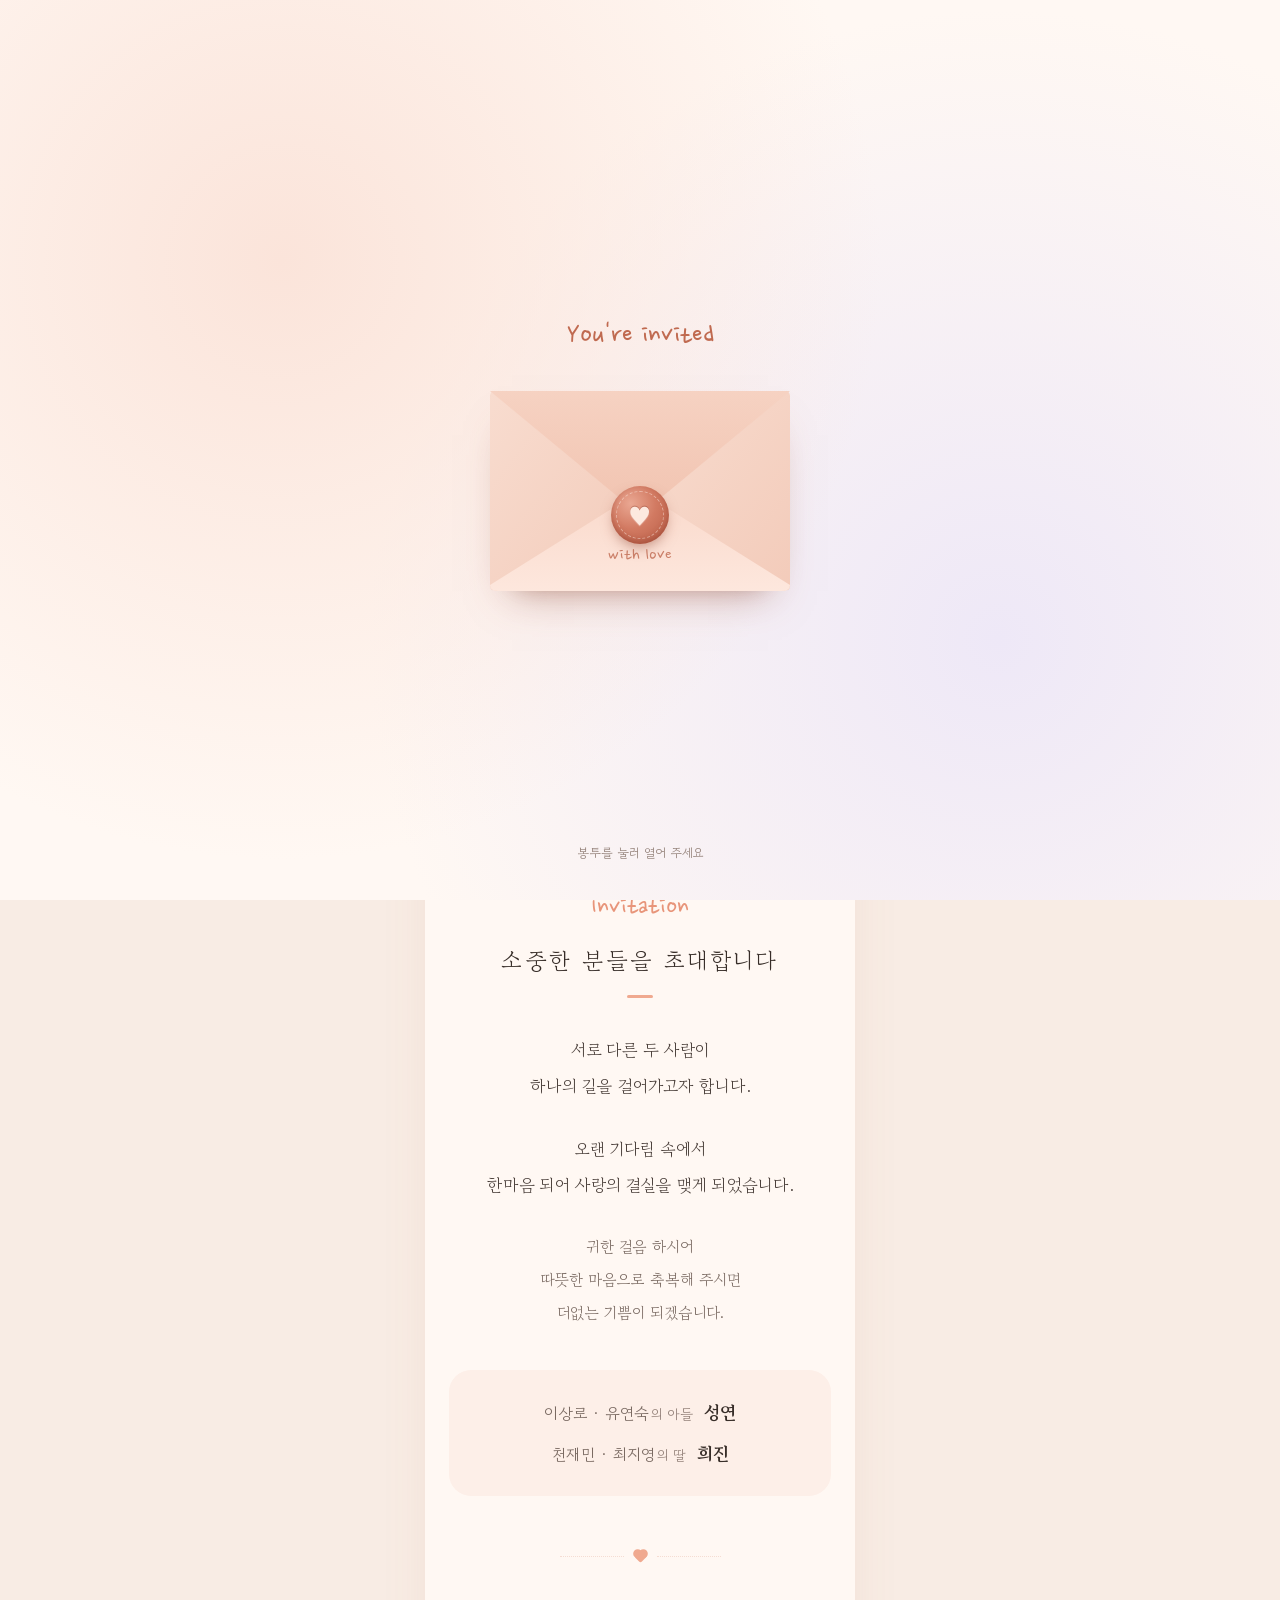
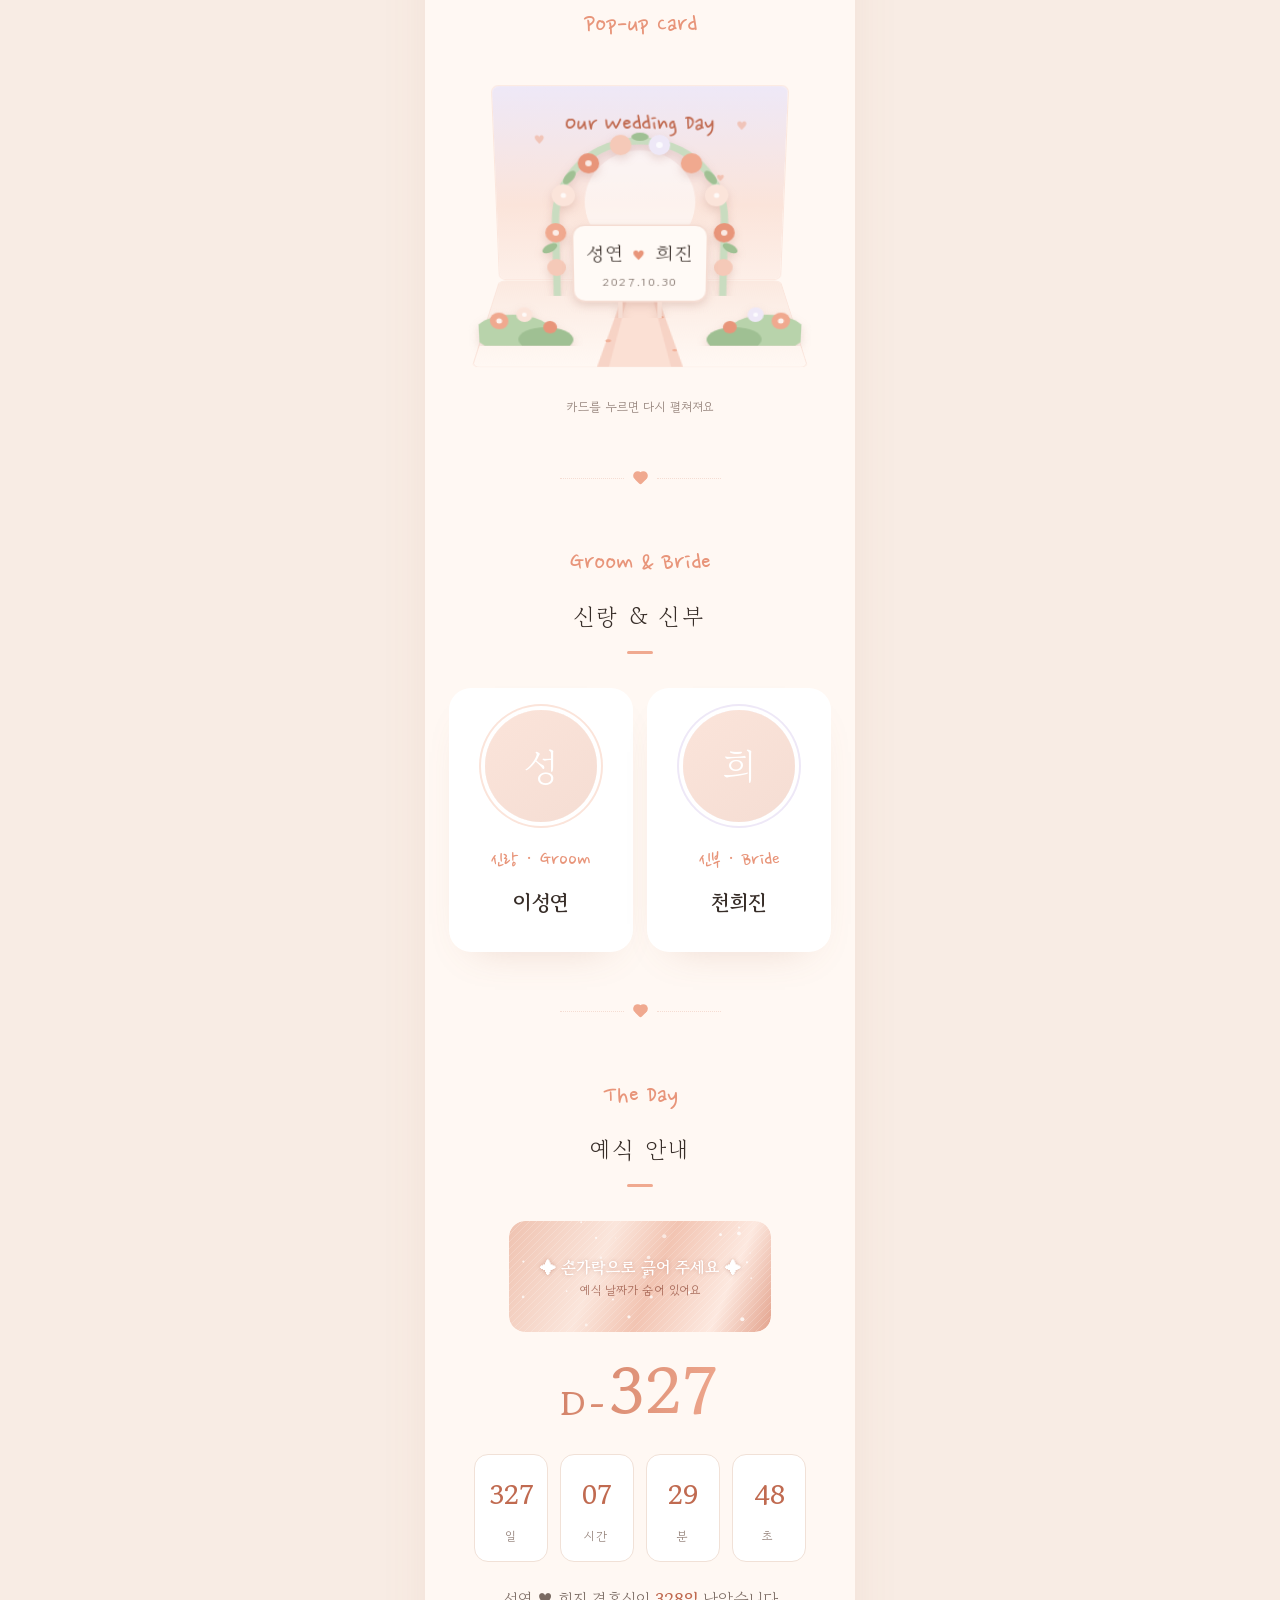
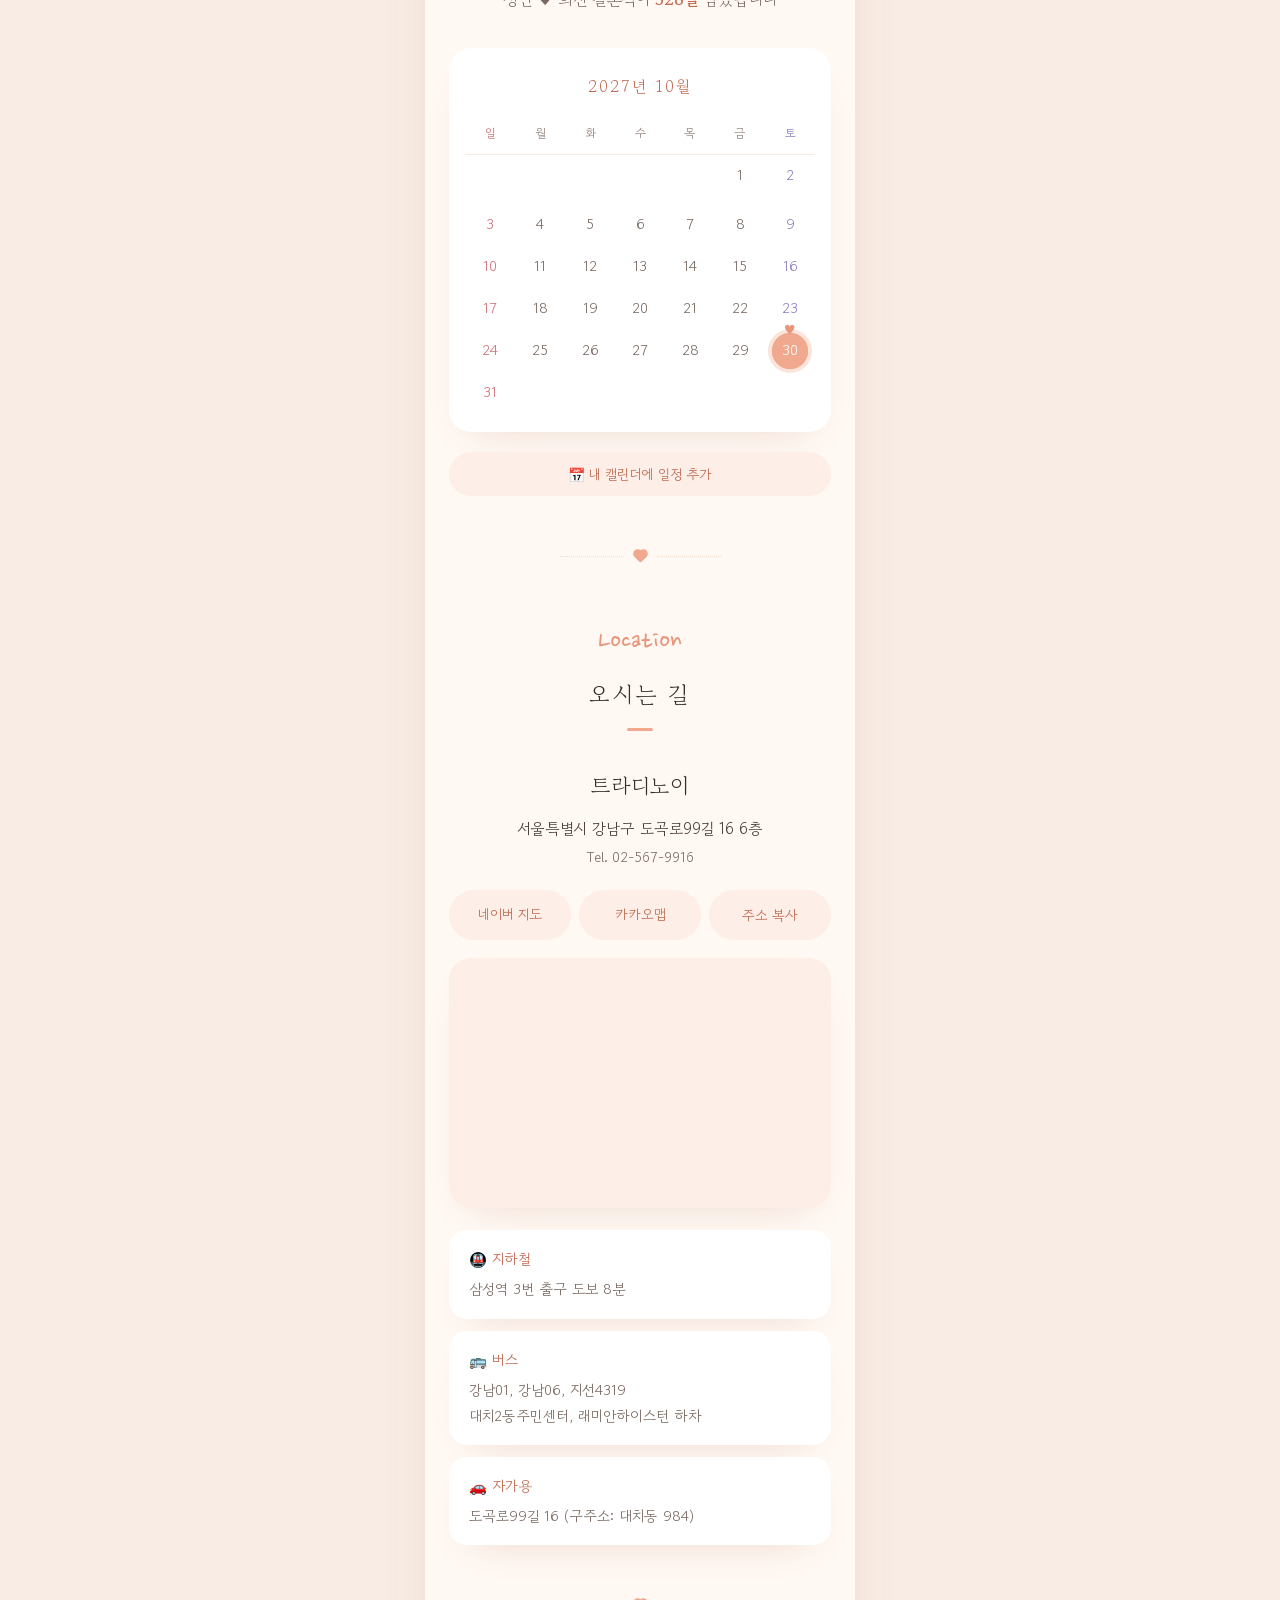
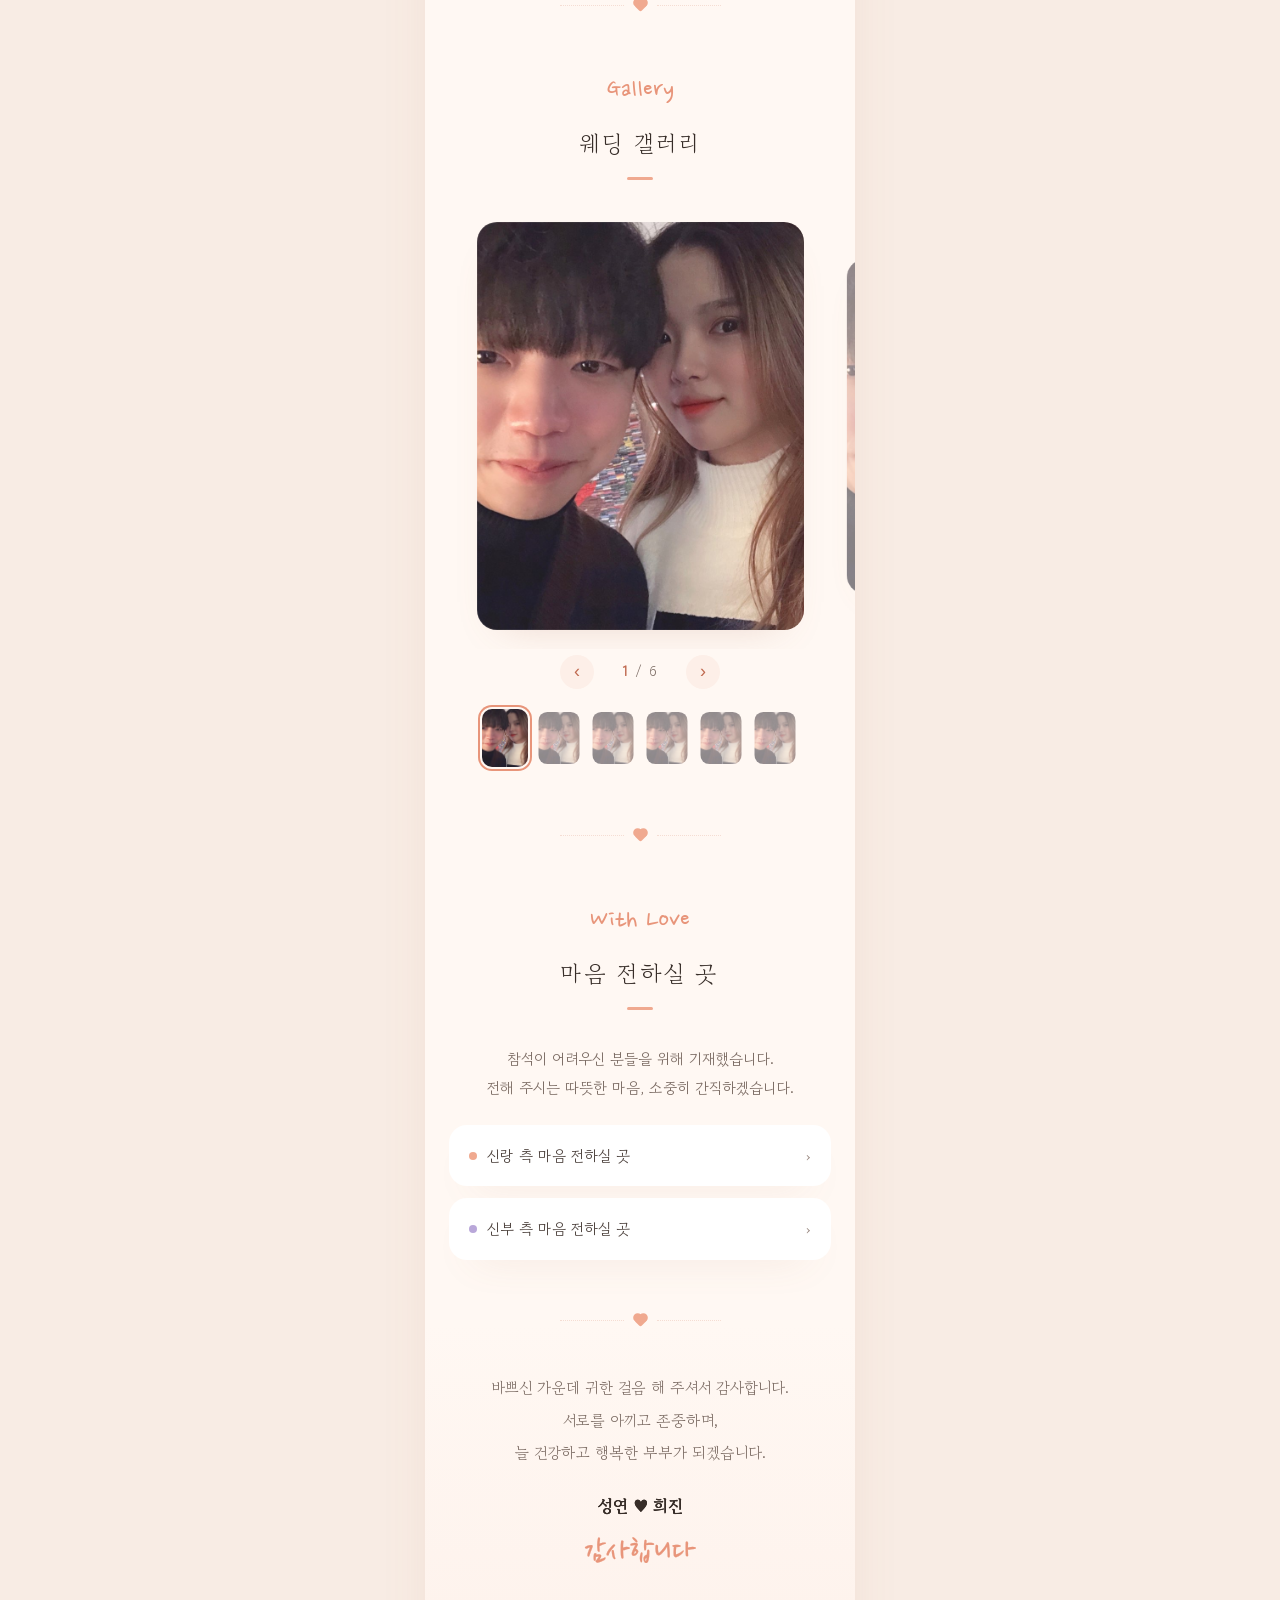
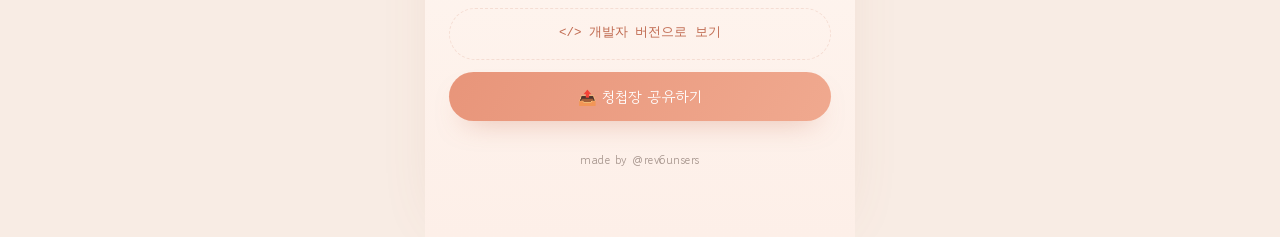
==== index.html @ c5103096 "봉투 도장을 하트로" ====
<!DOCTYPE html>
<html lang="ko">
<head>
  <meta charset="UTF-8" />
  <meta name="viewport" content="width=device-width, initial-scale=1.0, maximum-scale=1.0, user-scalable=no, viewport-fit=cover" />
  <meta name="theme-color" content="#fdefe8" />
  <!-- 검색엔진에 노출하지 않는다. 링크를 받은 사람만 본다. 카카오톡 미리보기에는 영향이 없다. -->
  <meta name="robots" content="noindex, nofollow" />

  <title>성연 ❤ 희진 결혼식에 초대합니다</title>
  <link rel="icon" type="image/svg+xml" href="assets/favicon.svg" />
  <link rel="icon" type="image/png" sizes="32x32" href="assets/favicon-32.png" />
  <link rel="apple-touch-icon" href="assets/apple-touch-icon.png" />
  <meta name="description" content="2027년 10월 30일 토요일 오후 5시 트라디노이 . 성연 ♥ 희진 결혼식에 초대합니다." />

  <!-- 카카오톡/SNS 공유 미리보기 (Open Graph)
       주의: og:image는 반드시 절대 URL이어야 카카오톡이 썸네일을 읽습니다.
       ?v= cache busting은 배포마다 build.ps1이 자동 부여합니다. 사진 교체 후엔 카카오 디버거로 재스크랩:
       https://developers.kakao.com/tool/debugger/sharing -->
  <meta property="og:type" content="website" />
  <meta property="og:site_name" content="성연 ❤ 희진 결혼식에 초대합니다" />
  <meta property="og:locale" content="ko_KR" />
  <meta property="og:title" content="성연 ❤ 희진 결혼식에 초대합니다" />
  <meta property="og:description" content="2027년 10월 30일 토요일 오후 5시 트라디노이 " />
  <meta property="og:url" content="https://rev6unsers.github.io/main.html" />
  <meta property="og:image" content="https://rev6unsers.github.io/photos/thumbnail.jpg" />
  <meta property="og:image:type" content="image/jpeg" />
  <meta property="og:image:width" content="925" />
  <meta property="og:image:height" content="960" />
  <meta property="og:image:alt" content="성연 ❤ 희진 결혼식에 초대합니다" />
  <meta name="twitter:card" content="summary_large_image" />

  <link rel="preconnect" href="https://fonts.googleapis.com" />
  <link rel="preconnect" href="https://fonts.gstatic.com" crossorigin />
  <!-- 제목은 고운바탕, 본문은 고운돋움, 영문 label은 나눔펜 손글씨 -->
  <link href="https://fonts.googleapis.com/css2?family=Gowun+Batang:wght@400;700&family=Gowun+Dodum&family=Nanum+Pen+Script&display=swap" rel="stylesheet" />

  <!-- 크림과 피치 톤의 파스텔 version style.
       동작은 js/main.js가, 날짜와 사진과 profile 같은 내용은 js/config.js가 관리한다. -->
  <link rel="stylesheet" href="css/main.css?v=97cfc63a" />
</head>

<body>
<!-- 읽은 만큼 차오르는 맨 위 진행 바 (css/main.css 의 '17. 연출') -->
<div class="scroll-bar" aria-hidden="true"></div>
<div class="paper">

  <!-- 표지: 날짜를 먼저, 그다음 사진(둥근 액자)과 이름 -->
  <section class="cover">
    <div class="cover-eyebrow rv in">Our Wedding Day</div>
    <div class="cover-dot-date rv in">2027.10.30</div>

    <div class="cover-frame rv in">
      <div class="cover-photo" id="mainPhoto"></div>
    </div>

    <h1 class="rv d1">
      <span class="nm">이성연</span>
      <span class="and">&amp;</span>
      <span class="nm">천희진</span>
    </h1>

    <div class="cover-date rv d2">2027년 10월 30일 토요일 오후 5시</div>
    <div class="cover-venue rv d2">트라디노이 6층</div>

    <!-- hidden page 입구. 예식 후에 노출된다. -->
    <a class="release-banner" id="releaseBanner" href="release.html">
      저희 부부가 되었어요 · 감사 인사 보기 →
    </a>
  </section>

  <div class="divider" aria-hidden="true"><i></i></div>


  <!-- 인사말 -->
  <section>
    <div class="label rv">Invitation</div>
    <div class="label-title rv">소중한 분들을 초대합니다</div>

    <div class="greeting rv d1">
      <p>
        서로 다른 두 사람이<br />
        하나의 길을 걸어가고자 합니다.
      </p>
      <p>
        오랜 기다림 속에서<br />
        한마음 되어 사랑의 결실을 맺게 되었습니다.
      </p>
      <p class="soft">
        귀한 걸음 하시어<br />
        따뜻한 마음으로 축복해 주시면<br />
        더없는 기쁨이 되겠습니다.
      </p>
    </div>

    <!-- 가족 소개 -->
    <div class="family rv d2">
      <div>
        <span class="parents">이상로 · 유연숙</span><span class="rel">의 아들</span> <b>성연</b>
      </div>
      <div>
        <span class="parents">천재민 · 최지영</span><span class="rel">의 딸</span> <b>희진</b>
      </div>
    </div>
  </section>

  <div class="divider" aria-hidden="true"><i></i></div>


  <!-- 팝업북 카드. 화면에 들어오면 책이 펼쳐지며 꽃 아치, 이름 팻말, 꽃덤불이 차례로 일어선다.
       모양은 css/main.css 의 '24.', 펼치는 동작은 js/fx.js 의 11. -->
  <section class="popup-sec">
    <div class="label rv">Pop-up Card</div>
    <div class="popup-wrap rv d1">
      <div class="popup" id="popup" role="img" aria-label="성연과 희진의 팝업 카드">
        <div class="pb-scene">
          <div class="pb-base">
            <svg viewBox="0 0 280 150" preserveAspectRatio="none" aria-hidden="true">
              <defs>
                <linearGradient id="pbFloor" x1="0" y1="0" x2="0" y2="1"><stop offset="0" stop-color="#fbe9e0"/><stop offset="1" stop-color="#fff8f3"/></linearGradient>
              </defs>
              <rect width="280" height="150" rx="6" fill="url(#pbFloor)"/>
              <path d="M128 0 L152 0 L176 150 L104 150 Z" fill="#f5c9b8" opacity="0.75"/>
              <path d="M132 0 L148 0 L166 150 L114 150 Z" fill="#fbe0d4"/>
              <g fill="#f0a98f" opacity="0.8"><circle cx="122" cy="40" r="2.5"/><circle cx="160" cy="70" r="2"/><circle cx="112" cy="110" r="2.5"/><circle cx="170" cy="125" r="2"/></g>
            </svg>
          </div>
          <div class="pb-back">
            <svg viewBox="0 0 280 200" preserveAspectRatio="none" aria-hidden="true">
              <defs>
                <linearGradient id="pbSky" x1="0" y1="0" x2="0" y2="1"><stop offset="0" stop-color="#eee8f7"/><stop offset="0.6" stop-color="#fbe4da"/><stop offset="1" stop-color="#fdefe8"/></linearGradient>
              </defs>
              <rect width="280" height="200" rx="6" fill="url(#pbSky)"/>
              <circle cx="140" cy="118" r="54" fill="#fff" opacity="0.55"/>
              <g fill="#f0a98f" opacity="0.55" font-size="12"><text x="38" y="58">♥</text><text x="232" y="44">♥</text><text x="214" y="96" font-size="9">♥</text><text x="58" y="112" font-size="9">♥</text></g>
            </svg>
            <div class="pb-title">Our Wedding Day</div>
            <!-- 접혀 있을 때 보이는 표지(뒤판의 뒷면) -->
            <div class="pb-cover"><span class="pb-cover-to">To. 소중한 분께</span><span class="pb-cover-heart">♥</span></div>
          </div>
          <div class="pb-layer pb-arch">
            <svg viewBox="0 0 220 170" aria-hidden="true">
              <path d="M30 170 L30 92 A80 80 0 0 1 190 92 L190 170" fill="none" stroke="#c9dcc0" stroke-width="7"/>
              <g fill="#9fc093"><ellipse cx="24" cy="120" rx="8" ry="4" transform="rotate(-30 24 120)"/><ellipse cx="196" cy="120" rx="8" ry="4" transform="rotate(30 196 120)"/><ellipse cx="44" cy="48" rx="8" ry="4" transform="rotate(-50 44 48)"/><ellipse cx="176" cy="48" rx="8" ry="4" transform="rotate(50 176 48)"/><ellipse cx="110" cy="8" rx="8" ry="4"/></g>
              <g>
                <circle cx="30" cy="140" r="9" fill="#f5c9b8"/><circle cx="30" cy="104" r="10" fill="#f0a98f"/>
                <circle cx="38" cy="66" r="11" fill="#fbe4da"/><circle cx="62" cy="34" r="10" fill="#e8957a"/>
                <circle cx="92" cy="16" r="10" fill="#f5c9b8"/><circle cx="128" cy="16" r="10" fill="#eee8f7"/>
                <circle cx="158" cy="34" r="10" fill="#f0a98f"/><circle cx="182" cy="66" r="11" fill="#fbe4da"/>
                <circle cx="190" cy="104" r="10" fill="#e8957a"/><circle cx="190" cy="140" r="9" fill="#f5c9b8"/>
              </g>
              <g fill="#fff" opacity="0.8"><circle cx="30" cy="104" r="3"/><circle cx="62" cy="34" r="3"/><circle cx="128" cy="16" r="3"/><circle cx="190" cy="104" r="3"/><circle cx="38" cy="66" r="2.5"/><circle cx="182" cy="66" r="2.5"/></g>
            </svg>
          </div>
          <div class="pb-layer pb-sign">
            <div class="pb-board">
              <div class="pb-names">성연 <i>♥</i> 희진</div>
              <div class="pb-date">2027.10.30</div>
            </div>
            <div class="pb-legs"></div>
          </div>
          <div class="pb-layer pb-bush">
            <svg viewBox="0 0 280 60" aria-hidden="true">
              <g fill="#b8d3ab"><ellipse cx="30" cy="48" rx="34" ry="18"/><ellipse cx="250" cy="48" rx="34" ry="18"/></g>
              <g fill="#9fc093"><ellipse cx="58" cy="54" rx="24" ry="12"/><ellipse cx="222" cy="54" rx="24" ry="12"/></g>
              <g>
                <circle cx="18" cy="36" r="8" fill="#f0a98f"/><circle cx="40" cy="30" r="7" fill="#fbe4da"/><circle cx="62" cy="42" r="6" fill="#e8957a"/>
                <circle cx="262" cy="36" r="8" fill="#f0a98f"/><circle cx="240" cy="30" r="7" fill="#eee8f7"/><circle cx="218" cy="42" r="6" fill="#e8957a"/>
              </g>
              <g fill="#fff" opacity="0.85"><circle cx="18" cy="36" r="2.5"/><circle cx="262" cy="36" r="2.5"/><circle cx="40" cy="30" r="2"/><circle cx="240" cy="30" r="2"/></g>
            </svg>
          </div>
        </div>
      </div>
    </div>
    <p class="popup-hint rv d2">카드를 누르면 다시 펼쳐져요</p>
  </section>

  <div class="divider" aria-hidden="true"><i></i></div>


  <!-- 신랑, 신부 profile -->
  <!-- 내용은 js/config.js의 CONFIG.profile에서 가져온다. -->
  <section>
    <div class="label rv">Groom &amp; Bride</div>
    <div class="label-title rv">신랑 &amp; 신부</div>

    <div class="profile rv d1" id="profile">
      <!-- js가 CONFIG.profile에서 자동 생성합니다 -->
    </div>

  </section>

  <div class="divider" aria-hidden="true"><i></i></div>


  <!-- 예식 안내 -->
  <section>
    <div class="label rv">The Day</div>
    <div class="label-title rv">예식 안내</div>

    <!-- 날짜는 은박 덮개를 긁어야 보인다 (js/fx.js 의 scratch). 한 번 확인하면 다음부터는 그냥 보인다. -->
    <div class="rv d1">
      <div class="when-box" id="whenBox">
        <div class="when-date">2027년 10월 30일 토요일</div>
        <div class="when-time">오후 5시</div>
      </div>
    </div>

    <!-- 크게 반짝이는 D-day. 숫자는 js/main.js 의 countdown이 채운다. -->
    <div class="dday-big rv d2" aria-hidden="true"><span class="dd-d">D</span><span class="dd-minus">-</span><b id="ddayBig">0</b></div>

    <div class="dday rv d2">
      <div class="dd-cell"><b id="cdD">0</b><span>일</span></div>
      <div class="dd-cell"><b id="cdH">0</b><span>시간</span></div>
      <div class="dd-cell"><b id="cdM">0</b><span>분</span></div>
      <div class="dd-cell"><b id="cdS">0</b><span>초</span></div>
    </div>

    <div class="dday-note rv d2" id="ddayNote">
      성연 ♥ 희진 결혼식이 <b>0일</b> 남았습니다
    </div>

    <div class="cal rv d3">
      <div class="cal-title" id="calTitle">2027년 10월</div>
      <table id="calTable" aria-label="예식 달력"></table>
    </div>

    <!-- 누르면 js/config.js 가 캘린더 선택 창(휴대폰 캘린더 / 구글 캘린더)을 띄운다 -->
    <div class="btn-row rv d3">
      <button class="btn" id="calAdd" type="button">📅 내 캘린더에 일정 추가</button>
    </div>
  </section>

  <div class="divider" aria-hidden="true"><i></i></div>


  <!-- 오시는 길 -->
  <section>
    <div class="label rv">Location</div>
    <div class="label-title rv">오시는 길</div>

    <div class="venue-card rv d1">
      <div class="vc-name">트라디노이 <small></small></div>
      <div class="vc-addr">서울특별시 강남구 도곡로99길 16 6층</div>
      <div class="vc-sub">Tel. 02-567-9916</div>
    </div>

    <div class="btn-row rv d2">
      <a class="btn" href="https://map.naver.com/v5/search/%EC%84%9C%EC%9A%B8%ED%8A%B9%EB%B3%84%EC%8B%9C%20%EA%B0%95%EB%82%A8%EA%B5%AC%20%EB%8F%84%EA%B3%A1%EB%A1%9C99%EA%B8%B8%2016%206%EC%B8%B5" target="_blank" rel="noopener">네이버 지도</a>
      <a class="btn" href="https://map.kakao.com/link/search/%EC%84%9C%EC%9A%B8%ED%8A%B9%EB%B3%84%EC%8B%9C%20%EA%B0%95%EB%82%A8%EA%B5%AC%20%EB%8F%84%EA%B3%A1%EB%A1%9C99%EA%B8%B8%2016%206%EC%B8%B5" target="_blank" rel="noopener">카카오맵</a>
      <button class="btn" id="copyAddr" type="button">주소 복사</button>
    </div>

    <!-- 네이버 지도 embed. 키가 있으면 js/config.js가 지도를 그린다. -->
    <div class="map-embed rv d2" id="naverMap" aria-label="예식장 위치 지도">
      <div class="map-note">네이버 지도 혹은 카카오맵 버튼으로 길찾기를 열어 주세요</div>
    </div>

    <div class="parking-note rv d3">
      <div class="pn-title">🚇 지하철</div>
      삼성역 3번 출구 도보 8분
    </div>

    <div class="parking-note rv d3">
      <div class="pn-title">🚌 버스</div>
      강남01, 강남06, 지선4319<br />대치2동주민센터, 래미안하이스턴 하차
    </div>

    <div class="parking-note rv d3">
      <div class="pn-title">🚗 자가용</div>
      도곡로99길 16 (구주소: 대치동 984)
    </div>
  </section>

  <div class="divider" aria-hidden="true"><i></i></div>


  <!-- gallery -->
  <section>
    <div class="label rv">Gallery</div>
    <div class="label-title rv">웨딩 갤러리</div>

    <div class="gallery" id="gallery">
      <!-- js/main.js가 CONFIG.photos.gallery를 보고 자동 생성한다 -->
    </div>
  </section>

  <div class="divider" aria-hidden="true"><i></i></div>


  <!-- 마음 전하실 곳 -->
  <section>
    <div class="label rv">With Love</div>
    <div class="label-title rv">마음 전하실 곳</div>

    <p class="gift-note rv">
      참석이 어려우신 분들을 위해 기재했습니다.<br />
      전해 주시는 따뜻한 마음, 소중히 간직하겠습니다.
    </p>

    <!-- 계좌는 invitation.conf 에만 있다.
         심어 둔 난독화 blob을 js/private.js가 풀어 그리며, 정적 파일에는 평문이 없다.
         기본은 닫힌 상태이고 펼칠 때에만 render된다. -->
    <details class="gift rv d1">
      <summary>신랑 측 마음 전하실 곳 <span class="arrow">›</span></summary>
      <div class="acc-list" data-acc="groom" data-copy-label="복사"></div>
    </details>

    <details class="gift rv d2">
      <summary>신부 측 마음 전하실 곳 <span class="arrow">›</span></summary>
      <div class="acc-list" data-acc="bride" data-copy-label="복사"></div>
    </details>
  </section>

  <div class="divider" aria-hidden="true"><i></i></div>


  <!-- 축하 전하기 -->
  <section id="bless">
    <div class="label rv">Congratulations</div>
    <div class="label-title rv">축하 전하기</div>

    <!-- '마음 전하실 곳'의 안내문(.gift-note)과 글씨체, 색, 자간, 하단 간격(22px)을 맞춘다. -->
    <p class="gift-note rv">
      버튼 한 번이면 충분해요.<br />
      저희에게 큰 힘이 됩니다.
    </p>

    <input class="bless-input rv d1" id="blessInput" type="text" maxlength="50"
           placeholder="축하 한마디 (선택, 최대 50자)" autocomplete="off" />
    <p class="input-hint rv d1">입력하지 않으시면 랜덤한 축하 메시지가 발송됩니다.</p>
    <button class="bless-btn rv d1" id="blessBtn" type="button">축하의 마음 전하기 ❀</button>
    <div class="bless-msg" id="blessMsg"></div>

    <!-- 축하 기록. 목록(.bl-lines)만 세로로 scroll하고, 합계(.bl-total)는 항상 보이도록
         scroll 영역 밖에 둔다. 처음에는 20건(shared의 APPROVAL_PAGE_SIZE)만 받고, 목록 맨 끝의
         '더보기'를 누르면 20건씩 이어 붙는다(config.js의 loadMoreApprovals). -->
    <div class="bless-log rv d2">
      <div class="bl-lines" id="blLines"></div>
      <div class="bl-total" id="blTotal"></div>
    </div>
  </section>


  <!-- 축하 전하기 아래의 전체폭(풀블리드) 사진.
       src는 main.js가 photoSrc()로 넣는다(?v= cache busting). -->
  <img class="bless-photo rv" id="blessPhoto" alt="웨딩 사진" loading="lazy" />


  <!-- footer -->
  <footer>
    <div class="thanks-line">
      바쁘신 가운데 귀한 걸음 해 주셔서 감사합니다.<br />
      서로를 아끼고 존중하며,<br />
      늘 건강하고 행복한 부부가 되겠습니다.
    </div>
    <div class="ft-names">성연 ♥ 희진</div>
    <div class="ft-thanks">감사합니다</div>
    <div class="version-links">
      <a class="version-link" href="developer.html">&lt;/&gt; 개발자 버전으로 보기</a>
    </div>
    <button class="share-btn" id="shareBtn" type="button">📤 청첩장 공유하기</button>
    <a class="made-by" href="https://www.instagram.com/rev6unsers/" target="_blank" rel="noopener">made by @rev6unsers</a>
  </footer>
</div>


<!-- lightbox -->
<div class="lightbox" id="lightbox" role="dialog" aria-label="사진 크게 보기">
  <img id="lightboxImg" src="" alt="웨딩 사진" />
  <div class="lb-cap" id="lightboxCap"></div>
  <button class="lb-close" id="lbClose" type="button" aria-label="닫기">✕</button>
  <button class="lb-prev" id="lbPrev" type="button" aria-label="이전 사진">‹</button>
  <button class="lb-next" id="lbNext" type="button" aria-label="다음 사진">›</button>
</div>

<script src="js/data.js?v=97cfc63a"></script><script src="js/config.js?v=97cfc63a"></script>
<script src="js/private.js?v=97cfc63a"></script>
<script src="js/main.js?v=97cfc63a"></script>
<!-- 화려한 연출(오프닝, 꽃잎, 하트, 제목 등장 등). 없어도 청첩장은 그대로 동작한다. -->
<script src="js/fx.js?v=97cfc63a"></script>

<!-- 신랑과 신부 profile render. main version 전용이며 CONFIG.profile을 쓴다. -->
<script>
(function () {
  var box = document.getElementById('profile');
  // CONFIG는 config.js의 최상위 `const`다. window 속성이 아니므로 직접 참조한다.
  if (!box || typeof CONFIG === 'undefined' || !CONFIG.profile) return;

  function photoEl(p) {
    var wrap = document.createElement('div');
    wrap.className = 'pf-photo';
    if (p.photo) {
      var img = document.createElement('img');
      img.src = photoSrc(p.photo);   // 배포별 ?v= cache busting(다른 사진과 통일)
      img.alt = p.name || '';
      // profile 사진은 2장뿐이라 eager로 load한다. 신랑 사진에는 아래 transform:scale이 붙는데,
      // lazy와 transform을 함께 쓰면 첫 load(scroll 최상단)에서 load trigger를 놓쳐
      // 새로고침 전까지 사진이 안 뜨는 문제가 있었다.
      img.loading = 'eager';
      img.decoding = 'async';
      // 세로 4:5 frame으로 crop한다. 초점(object-position)은 config.photoFocus를 쓴다.
      // 전신컷은 photoZoom(scale)으로 같은 초점을 기준 삼아 얼굴부터 상반신을 더 크게 잡는다.
      if (p.photoFocus) img.style.objectPosition = p.photoFocus;
      if (p.photoZoom) {
        img.style.transform = 'scale(' + p.photoZoom + ')';
        img.style.transformOrigin = p.photoFocus || '50% 30%';
      }
      img.addEventListener('error', function () {
        wrap.classList.add('is-empty');
        wrap.textContent = p.initial || '';   // 사진이 없으면 이니셜 원형으로 대체한다
      });
      wrap.appendChild(img);
    } else {
      wrap.classList.add('is-empty');
      wrap.textContent = p.initial || '';
    }
    return wrap;
  }

  function rowEl(k, v) {
    var row = document.createElement('div');
    row.className = 'pf-row';
    var ke = document.createElement('span');
    ke.className = 'pf-k';
    ke.textContent = k;
    var ve = document.createElement('span');
    ve.className = 'pf-v';
    ve.textContent = v;
    row.append(ke, ve);
    return row;
  }

  function cardEl(p) {
    var card = document.createElement('figure');
    card.className = 'pf-card';
    card.appendChild(photoEl(p));

    var cap = document.createElement('figcaption');

    var role = document.createElement('div');
    role.className = 'pf-role';
    role.textContent = p.role || '';

    var name = document.createElement('div');
    name.className = 'pf-name';
    name.textContent = p.name || '';
    cap.append(role, name);

    if (p.line) {
      var line = document.createElement('div');
      line.className = 'pf-line';
      line.textContent = p.line;
      cap.appendChild(line);
    }

    var meta = document.createElement('div');
    meta.className = 'pf-meta';
    if (p.mbti)  meta.appendChild(rowEl('MBTI', p.mbti));
    if (p.hobby) meta.appendChild(rowEl('취미', p.hobby));
    cap.appendChild(meta);

    card.appendChild(cap);
    return card;
  }

  // 나란한 2열 배치. heart 구분자 없이 두 card만 넣는다.
  box.append(cardEl(CONFIG.profile.groom), cardEl(CONFIG.profile.bride));
})();
</script>
</body>
</html>
---- css/main.css ----
/*
   main.css: 파스텔(main) version style. main.html 전용.
   크림 바탕에 피치·코랄 톤. 라벤더는 아주 옅게 장식에만 쓴다.
   제목은 고운바탕, 본문은 고운돋움(참고 소스와 같음), 영문 label은 나눔펜 손글씨.
   class 이름은 js/main.js, js/private.js, js/config.js 가 만드는 요소와 맞춰 둔다.
 */

/* 01. 변수 & base */

:root {
  --bg: #f8ece4;            /* page 바깥 배경 */
  --paper: #fff8f3;         /* 본문 면 (크림) */
  --card: #ffffff;
  --line: #f1e1d7;
  --line-soft: #f7ebe3;

  --ink: #4a3f3a;           /* 따뜻한 갈색 글자 */
  --ink-bright: #372d28;
  --soft: #7a6a62;
  --faint: #94827a;

  --coral: #e8957a;         /* 주색: 피치코랄 */
  --coral-deep: #c06a50;    /* 글자용 진한 코랄 */
  --coral-soft: #f5ddd3;
  --coral-mist: #fdefe8;
  --peach: #f0a98f;
  --peach-deep: #c9694e;
  --peach-soft: #fbe4da;

  --lilac: #b9a7d9;         /* 장식에만 쓰는 옅은 라벤더 */
  --lilac-soft: #eee8f7;

  --serif: 'Gowun Batang', serif;
  --sans: 'Gowun Dodum', 'Apple SD Gothic Neo', sans-serif;
  --script: 'Nanum Pen Script', 'Gowun Batang', cursive;

  --shadow: 0 18px 40px -26px rgba(170, 105, 75, 0.28);
  --radius: 22px;
}

* {
  margin: 0;
  padding: 0;
  box-sizing: border-box;
}

html { scroll-behavior: smooth; }

body {
  background:
    radial-gradient(circle at 15% 10%, #fde3d6 0, transparent 38%),
    radial-gradient(circle at 85% 60%, #f6ece0 0, transparent 42%),
    var(--bg);
  background-attachment: fixed;
  color: var(--ink);
  font-family: var(--sans);
  font-weight: 400;
  line-height: 1.85;
  -webkit-font-smoothing: antialiased;
}


/* 02. layout & reveal */

.paper {
  position: relative;
  max-width: 430px;
  min-height: 100dvh;
  margin: 0 auto;
  overflow-x: hidden;
  background: var(--paper);
  box-shadow: 0 0 60px -20px rgba(170, 105, 75, 0.14);
}

section {
  padding: 56px 24px;
}

.rv {
  opacity: 0;
  transform: translateY(18px) scale(0.985);
  transition: opacity 0.8s ease, transform 0.8s cubic-bezier(0.2, 0.8, 0.2, 1);
}

.rv.in {
  opacity: 1;
  transform: none;
}

.rv.d1 { transition-delay: 0.1s; }
.rv.d2 { transition-delay: 0.2s; }
.rv.d3 { transition-delay: 0.3s; }
.rv.d4 { transition-delay: 0.4s; }


/* 03. 표지 */

.cover {
  position: relative;
  padding: 58px 24px 54px;
  text-align: center;
  overflow: hidden;
  background: linear-gradient(180deg, var(--coral-mist) 0%, transparent 78%);
}

/* 떠 있는 파스텔 원 두 개 */
.cover::before,
.cover::after {
  content: '';
  position: absolute;
  border-radius: 50%;
  filter: blur(2px);
  pointer-events: none;
}

.cover::before {
  top: -60px;
  right: -70px;
  width: 210px;
  height: 210px;
  background: radial-gradient(circle, var(--peach-soft) 0, transparent 70%);
}

.cover::after {
  top: 260px;
  left: -80px;
  width: 200px;
  height: 200px;
  background: radial-gradient(circle, var(--lilac-soft) 0, transparent 70%);
}

.cover > * { position: relative; z-index: 1; }

.cover-eyebrow {
  font-family: var(--script);
  font-style: normal;
  font-size: 30px;
  color: var(--coral);
}

.cover-dot-date {
  margin-top: 2px;
  font-family: var(--serif);
  font-weight: 300;
  font-size: 15px;
  letter-spacing: 0.32em;
  text-indent: 0.32em;
  color: var(--soft);
}

/* 둥근 사각 액자. 피치 테두리를 살짝 비껴 둔다. */
.cover-frame {
  position: relative;
  width: min(84%, 330px);
  margin: 30px auto 0;
}

.cover-frame::before {
  content: '';
  position: absolute;
  inset: -9px;
  border: 1.5px solid var(--peach);
  border-radius: 169px 169px 37px 37px;
}

.cover-photo {
  position: relative;
  aspect-ratio: 4 / 5;
  overflow: hidden;
  border-radius: 160px 160px 28px 28px;
  background: var(--coral-soft);
  box-shadow: var(--shadow);
}

.cover-photo img {
  display: block;
  width: 100%;
  height: 100%;
  object-fit: cover;
}

.cover h1 {
  margin-top: 40px;
  font-family: var(--serif);
  font-weight: 500;
  font-size: 30px;
  letter-spacing: 0.08em;
  color: var(--ink-bright);
  line-height: 1.4;
}

.cover h1 .and {
  display: inline-block;
  margin: 0 12px;
  font-family: var(--script);
  font-style: normal;
  font-weight: 400;
  font-size: 36px;
  color: var(--peach-deep);
  transform: translateY(-1px);
}

.cover .cover-date {
  display: inline-block;
  margin-top: 20px;
  padding: 6px 18px;
  border-radius: 99px;
  background: var(--coral-soft);
  font-size: 15px;
  font-weight: 400;
  color: var(--coral-deep);
}

.cover .cover-venue {
  margin-top: 10px;
  font-size: 15px;
  color: var(--soft);
}

/* '축하 전하기' 아래의 전체폭 사진 */
.bless-photo {
  display: block;
  width: 100%;
  height: auto;
}


/* 04. section label & 구분 장식 */

.label {
  margin-bottom: 4px;
  text-align: center;
  font-family: var(--script);
  font-style: normal;
  font-size: 28px;
  color: var(--coral);
}

.label-title {
  position: relative;
  margin-bottom: 34px;
  padding-bottom: 16px;
  text-align: center;
  font-family: var(--serif);
  font-weight: 500;
  font-size: 21px;
  letter-spacing: 0.06em;
  color: var(--ink-bright);
}

/* 제목 아래 짧은 피치 밑줄 */
.label-title::after {
  content: '';
  position: absolute;
  left: 50%;
  bottom: 0;
  width: 26px;
  height: 3px;
  border-radius: 3px;
  background: var(--peach);
  transform: translateX(-50%);
}

/* 구분선: 라벤더 점선 사이 작은 하트(CSS로 그림) */
.divider {
  display: flex;
  align-items: center;
  justify-content: center;
  gap: 12px;
  padding: 0 24px;
}

.divider::before,
.divider::after {
  content: '';
  flex: 0 0 64px;
  height: 0;
  border-top: 1.5px dotted var(--coral-soft);
}

.divider i {
  position: relative;
  width: 9px;
  height: 9px;
  background: var(--peach);
  transform: rotate(45deg);
  border-radius: 2px 0 2px 2px;
}

.divider i::before,
.divider i::after {
  content: '';
  position: absolute;
  width: 9px;
  height: 9px;
  border-radius: 50%;
  background: var(--peach);
}

.divider i::before { left: -4.5px; top: 0; }
.divider i::after  { left: 0; top: -4.5px; }


/* 05. 인사말 & 가족 소개 */

.greeting {
  font-family: var(--serif);
  font-weight: 300;
  font-size: 16.5px;
  line-height: 2.1;
  text-align: center;
  word-break: keep-all;
  color: var(--ink);
}

.greeting p + p { margin-top: 26px; }

.greeting .soft { color: var(--soft); font-size: 15.5px; }

.family {
  margin-top: 40px;
  padding: 22px 18px;
  border-radius: var(--radius);
  background: var(--coral-mist);
  text-align: center;
  font-size: 16px;
  line-height: 2.3;
  color: var(--ink);
}

.family .parents { color: var(--soft); }

.family .rel {
  margin: 0 6px 0 2px;
  font-size: 14px;
  color: var(--faint);
}

.family b {
  font-family: var(--serif);
  font-weight: 500;
  font-size: 18px;
  color: var(--ink-bright);
}


/* 06. 신랑 & 신부 profile */

.profile {
  display: grid;
  grid-template-columns: 1fr 1fr;
  gap: 14px;
}

.pf-card {
  display: flex;
  flex-direction: column;
  align-items: center;
  padding: 22px 12px 20px;
  border-radius: var(--radius);
  background: var(--card);
  box-shadow: var(--shadow);
  text-align: center;
}

/* 원형 사진. 피치와 라벤더 고리를 겹쳐 두른다. */
.pf-photo {
  width: 112px;
  height: 112px;
  overflow: hidden;
  border-radius: 50%;
  background: var(--coral-soft);
  box-shadow: 0 0 0 4px #fff, 0 0 0 6px var(--peach-soft);
}

.pf-card:nth-child(2) .pf-photo {
  box-shadow: 0 0 0 4px #fff, 0 0 0 6px var(--lilac-soft);
}

.pf-photo img {
  display: block;
  width: 100%;
  height: 100%;
  object-fit: cover;
  object-position: 50% 25%;
}

.pf-photo.is-empty {
  display: grid;
  place-items: center;
  background: linear-gradient(140deg, var(--peach-soft), var(--coral-soft));
  font-family: var(--serif);
  font-weight: 500;
  font-size: 38px;
  color: #fff;
}

.pf-card figcaption {
  width: 100%;
  margin-top: 18px;
}

.pf-role {
  display: block;
  font-family: var(--script);
  font-style: normal;
  font-size: 22px;
  color: var(--coral);
}

.pf-card:first-child .pf-role::after { content: ' · Groom'; }
.pf-card:nth-child(2) .pf-role::after { content: ' · Bride'; }

.pf-name {
  display: block;
  margin-top: 2px;
  font-family: var(--serif);
  font-weight: 500;
  font-size: 21px;
  letter-spacing: 0.04em;
  color: var(--ink-bright);
}

.pf-line {
  margin-top: 6px;
  font-size: 14px;
  color: var(--soft);
  word-break: keep-all;
}

.pf-meta {
  display: flex;
  flex-direction: column;
  align-items: center;
  gap: 4px;
  margin-top: 10px;
}

.pf-row {
  display: flex;
  align-items: baseline;
  gap: 6px;
  font-size: 14.5px;
}

.pf-k { font-size: 13px; color: var(--faint); }
.pf-v { color: var(--ink); word-break: keep-all; }

.pf-amp { display: none; }

@media (max-width: 360px) {
  .profile { gap: 10px; }
  .pf-photo { width: 96px; height: 96px; }
  .pf-name { font-size: 19px; }
}


/* 07. 예식 안내 (D-day & 달력) */

/* 긁는 덮개가 씌워지는 날짜 상자. 덮개가 사라지면 은은한 테두리만 남는다. */
.when-box {
  width: fit-content;
  min-width: 240px;
  margin: 0 auto;
  padding: 14px 26px 12px;
  border-radius: 16px;
}

.when-box.revealed {
  animation: when-pop 0.7s cubic-bezier(0.2, 0.8, 0.2, 1.3);
}

@keyframes when-pop {
  0% { transform: scale(0.94); }
  60% { transform: scale(1.04); }
  100% { transform: scale(1); }
}

.when-date {
  text-align: center;
  font-family: var(--serif);
  font-weight: 500;
  font-size: 20px;
  color: var(--ink-bright);
}

.when-time {
  margin-top: 4px;
  text-align: center;
  font-family: var(--serif);
  font-weight: 500;
  font-size: 24px;
  color: var(--peach-deep);
}

/* D-day: 참고 소스와 같은 둥근 사각 card 4개. 색만 이 page의 코랄을 쓴다. */
.dday {
  display: flex;
  justify-content: center;
  gap: 12px;
  margin-top: 32px;
}

.dd-cell {
  min-width: 74px;
  padding: 15px 8px 11px;
  background: var(--card);
  border: 1px solid var(--line);
  border-radius: 14px;
  text-align: center;
}

.dd-cell b {
  display: block;
  font-family: var(--serif);
  font-weight: 700;
  font-size: 27px;
  color: var(--coral-deep);
  font-variant-numeric: tabular-nums;
}

.dd-cell span {
  font-size: 12px;
  letter-spacing: 0.18em;
  color: var(--faint);
}

@media (max-width: 380px) {
  .dd-cell { min-width: 62px; }
}

.dday-note {
  margin-top: 22px;
  text-align: center;
  font-family: var(--serif);
  font-size: 16.5px;
  color: var(--soft);
}

.dday-note b {
  color: var(--coral-deep);
  font-weight: 700;
}

/* 달력 */
.cal {
  margin-top: 34px;
  padding: 24px 16px 18px;
  border-radius: var(--radius);
  background: var(--card);
  box-shadow: var(--shadow);
}

.cal-title {
  margin-bottom: 14px;
  text-align: center;
  font-family: var(--serif);
  font-weight: 500;
  font-size: 16px;
  letter-spacing: 0.12em;
  color: var(--coral-deep);
}

.cal table {
  width: 100%;
  border-collapse: collapse;
}

.cal th {
  padding: 6px 0 10px;
  font-size: 12px;
  font-weight: 400;
  color: var(--faint);
  border-bottom: 1px solid var(--line-soft);
}

.cal th:first-child,
.cal td:first-child .d { color: #d0707a; }

.cal th:last-child,
.cal td:last-child .d { color: #8f7dbf; }

.cal td {
  padding: 3px 0;
  text-align: center;
}

.cal tr:nth-child(2) td { padding-top: 10px; }

.cal .d {
  display: inline-grid;
  place-items: center;
  width: 36px;
  height: 36px;
  border-radius: 50%;
  font-size: 14.5px;
  color: var(--soft);
}

.cal td .d.wedding-day,
.cal td:last-child .d.wedding-day {
  background: var(--peach);
  color: #fff;
  font-weight: 500;
  box-shadow: 0 0 0 4px var(--peach-soft);
  animation: glow 2.6s ease-in-out infinite;
}

@keyframes glow {
  0%, 100% { box-shadow: 0 0 0 4px var(--peach-soft); }
  50%      { box-shadow: 0 0 0 8px rgba(252, 230, 220, 0.6); }
}


/* 08. 오시는 길 */

.venue-card {
  text-align: center;
}

.venue-card .vc-name {
  font-family: var(--serif);
  font-weight: 500;
  font-size: 22px;
  color: var(--ink-bright);
}

.venue-card .vc-name small {
  font-size: 15px;
  color: var(--soft);
}

.venue-card .vc-addr {
  margin-top: 8px;
  font-size: 15.5px;
  font-weight: 400;
  color: var(--ink);
}

.venue-card .vc-sub {
  margin-top: 2px;
  font-size: 14px;
  color: var(--soft);
}

.btn-row {
  display: flex;
  flex-wrap: wrap;
  gap: 8px;
  margin-top: 20px;
}

.btn {
  flex: 1;
  min-width: 96px;
  padding: 12px 8px;
  border: 0;
  border-radius: 99px;
  background: var(--coral-mist);
  font-family: var(--sans);
  font-size: 14px;
  font-weight: 400;
  text-align: center;
  text-decoration: none;
  color: var(--coral-deep);
  cursor: pointer;
  transition: background 0.25s, color 0.25s, transform 0.15s;
}

.btn:active { transform: scale(0.97); }

@media (hover: hover) {
  .btn:hover { background: var(--coral); color: #fff; }
}

.map-embed {
  height: 250px;
  margin-top: 18px;
  overflow: hidden;
  border-radius: var(--radius);
  background: var(--coral-mist);
  box-shadow: var(--shadow);
}

.map-embed .map-note { display: none; }

.map-embed.is-fallback {
  display: flex;
  align-items: center;
  justify-content: center;
  height: auto;
  padding: 22px 18px;
  text-align: center;
}

.map-embed.is-fallback .map-note {
  display: block;
  font-size: 14px;
  color: var(--soft);
}

/* 교통편 안내: 왼쪽 정렬 card */
.parking-note {
  margin-top: 12px;
  padding: 16px 18px 16px 20px;
  border-radius: 18px;
  background: var(--card);
  box-shadow: var(--shadow);
  font-size: 14.5px;
  line-height: 1.8;
  color: var(--soft);
  text-align: left;
  word-break: keep-all;
}

.btn-row + .map-embed + .parking-note,
.map-embed + .parking-note { margin-top: 22px; }

.parking-note .pn-title {
  margin-bottom: 4px;
  font-size: 14.5px;
  font-weight: 500;
  color: var(--coral-deep);
}


/* 09. gallery & lightbox */

.gallery {
  display: grid;
  grid-template-columns: repeat(3, 1fr);
  gap: 6px;
}

.g-item {
  position: relative;
  aspect-ratio: 1 / 1;
  overflow: hidden;
  border-radius: 12px;
  background: var(--coral-mist);
  cursor: zoom-in;
}

.g-item img {
  display: block;
  width: 100%;
  height: 100%;
  object-fit: cover;
  transition: transform 0.4s ease;
}

@media (hover: hover) {
  .g-item:hover img { transform: scale(1.04); }
}

.gallery-hint {
  margin-top: 14px;
  text-align: center;
  font-size: 13px;
  color: var(--faint);
}

.gallery-pager {
  display: flex;
  justify-content: center;
  flex-wrap: wrap;
  gap: 6px;
  margin-top: 16px;
}

.gallery-pager .pg-btn {
  min-width: 32px;
  height: 32px;
  padding: 0 8px;
  -webkit-appearance: none;
  appearance: none;
  border: 0;
  border-radius: 50%;
  background: var(--coral-mist);
  font-family: var(--sans);
  font-size: 13px;
  color: var(--soft);
  cursor: pointer;
}

.gallery-pager .pg-btn.active {
  background: var(--coral);
  color: #fff;
  -webkit-text-fill-color: #fff;
}

.gallery-pager .pg-btn:disabled {
  opacity: 0.4;
  cursor: default;
}

.ph-placeholder {
  display: flex;
  flex-direction: column;
  align-items: center;
  justify-content: center;
  gap: 6px;
  width: 100%;
  height: 100%;
  background: linear-gradient(140deg, var(--peach-soft), var(--coral-soft));
  border-radius: inherit;
  text-align: center;
}

.ph-placeholder .ico { font-size: 24px; opacity: 0.6; }
.ph-placeholder .fn { font-size: 12px; color: var(--soft); }
.ph-placeholder .hint { font-size: 11px; color: var(--faint); }

.lightbox {
  position: fixed;
  inset: 0;
  z-index: 100;
  display: none;
  align-items: center;
  justify-content: center;
  background: rgba(46, 33, 28, 0.92);
  backdrop-filter: blur(8px);
}

.lightbox.open { display: flex; }

.lightbox img {
  max-width: 92vw;
  max-height: 78vh;
  border-radius: 16px;
  box-shadow: 0 30px 80px rgba(0, 0, 0, 0.5);
}

.lightbox .lb-cap {
  position: absolute;
  bottom: 32px;
  left: 50%;
  transform: translateX(-50%);
  font-size: 13px;
  color: #ecdcd2;
}

.lightbox button {
  position: absolute;
  display: grid;
  place-items: center;
  width: 44px;
  height: 44px;
  border: 0;
  border-radius: 50%;
  background: rgba(255, 255, 255, 0.16);
  color: #fff;
  font-size: 20px;
  cursor: pointer;
  backdrop-filter: blur(4px);
}

.lightbox button:active { transform: scale(0.93); }
.lightbox .lb-close { top: 14px; right: 14px; width: 36px; height: 36px; font-size: 16px; }
.lightbox .lb-prev, .lightbox .lb-next { top: 50%; transform: translateY(-50%); }
.lightbox .lb-prev { left: 10px; }
.lightbox .lb-next { right: 10px; }
.lightbox .lb-prev:active, .lightbox .lb-next:active { transform: translateY(-50%) scale(0.93); }

@media (max-height: 600px) {
  .lightbox img { max-height: 62vh; }
}


/* 10. 마음 전하실 곳 */

.gift-note {
  margin-bottom: 22px;
  text-align: center;
  font-size: 15px;
  line-height: 1.95;
  color: var(--soft);
}

details.gift {
  overflow: hidden;
  border-radius: 18px;
  background: var(--card);
  box-shadow: var(--shadow);
}

details.gift + details.gift { margin-top: 12px; }

details.gift summary {
  display: flex;
  align-items: center;
  gap: 10px;
  padding: 17px 20px;
  list-style: none;
  cursor: pointer;
  font-size: 15px;
  font-weight: 400;
  color: var(--ink);
}

/* 신랑 측은 피치, 신부 측은 라벤더 점 */
details.gift summary::before {
  content: '';
  flex: none;
  width: 8px;
  height: 8px;
  border-radius: 50%;
  background: var(--peach);
}

details.gift + details.gift summary::before { background: var(--lilac); }

details.gift summary::-webkit-details-marker { display: none; }

details.gift summary .arrow {
  margin-left: auto;
  color: var(--faint);
  transition: transform 0.3s;
}

details.gift[open] summary .arrow { transform: rotate(90deg); }

details.gift .acc-list {
  margin: 0 14px 14px;
  border-radius: 14px;
  background: var(--coral-mist);
}

.acc {
  display: flex;
  align-items: center;
  gap: 10px;
  padding: 14px 14px;
  font-size: 14.5px;
}

.acc + .acc { border-top: 1px solid #fff; }

.acc .nm {
  flex: none;
  min-width: 52px;
  font-weight: 400;
  color: var(--ink);
}

.acc .no {
  font-size: 13.5px;
  color: var(--soft);
}

.acc button {
  flex: none;
  margin-left: auto;
  padding: 6px 13px;
  border: 0;
  border-radius: 99px;
  background: #fff;
  font-family: var(--sans);
  font-size: 12.5px;
  color: var(--coral-deep);
  cursor: pointer;
  transition: background 0.25s, color 0.25s;
}

.acc button.copied {
  background: var(--peach);
  color: #fff;
}

.reveal-btn { display: inline-block; }

.acc-note {
  padding: 14px 18px;
  font-size: 13.5px;
  color: var(--soft);
  text-align: center;
}


/* 11. 축하 전하기 (API가 있을 때만 보인다) */

#bless { text-align: center; }

.bless-input {
  display: block;
  width: 100%;
  max-width: 340px;
  margin: 0 auto 6px;
  padding: 13px 18px;
  border: 1.5px solid var(--coral-soft);
  border-radius: 99px;
  background: #fff;
  font-family: inherit;
  font-size: 16px;
  color: var(--ink);
  text-align: center;
}

.bless-input::placeholder { color: var(--faint); }
.bless-input:focus { outline: none; border-color: var(--coral); }

.input-hint {
  margin: 0 0 14px;
  font-size: 12.5px;
  color: var(--faint);
}

.bless-count {
  margin: 0 0 8px;
  font-size: 12.5px;
  color: var(--faint);
}

.bless-count.over { color: #c0392b; font-weight: 500; }
.bless-input.over-limit { border-color: #c0392b; }

.bless-btn {
  margin-top: 8px;
  padding: 14px 34px;
  border: 0;
  border-radius: 99px;
  background: linear-gradient(120deg, var(--coral), var(--peach));
  font-family: var(--sans);
  font-size: 15.5px;
  font-weight: 500;
  color: #fff;
  cursor: pointer;
  box-shadow: 0 14px 28px -16px rgba(200, 110, 80, 0.5);
  transition: transform 0.15s, opacity 0.3s;
}

.bless-btn:active { transform: scale(0.96); }
.bless-btn.blessed { opacity: 0.6; pointer-events: none; }

.bless-msg {
  min-height: 24px;
  margin-top: 16px;
  font-size: 14.5px;
  color: var(--coral-deep);
  opacity: 0;
  transition: opacity 0.6s;
}

.bless-msg.show { opacity: 1; }

.bless-log {
  margin-top: 26px;
  padding: 18px 18px 14px;
  border-radius: 18px;
  background: var(--card);
  box-shadow: var(--shadow);
  text-align: left;
  font-size: 14.5px;
}

.bless-log .bl-lines {
  max-height: 168px;
  overflow-y: auto;
  padding-right: 8px;
  overscroll-behavior: contain;
  -webkit-overflow-scrolling: touch;
  scrollbar-width: thin;
  scrollbar-color: var(--coral-soft) transparent;
}

.bless-log .bl-lines::-webkit-scrollbar { width: 4px; }
.bless-log .bl-lines::-webkit-scrollbar-thumb { background: var(--coral-soft); border-radius: 99px; }

.bless-log .bl-line {
  color: var(--soft);
  line-height: 1.65;
  word-break: keep-all;
  overflow-wrap: anywhere;
}

.bless-log .bl-line + .bl-line { margin-top: 7px; }
.bless-log .bl-line .ts { color: var(--coral); }

.bless-log .bl-more {
  display: block;
  width: 100%;
  margin-top: 12px;
  padding: 9px 12px;
  border: 0;
  border-radius: 99px;
  background: var(--coral-mist);
  font-family: inherit;
  font-size: 13px;
  color: var(--coral-deep);
  cursor: pointer;
}

.bless-log .bl-more:disabled { color: var(--faint); cursor: default; }

.bless-log .bl-total {
  margin-top: 10px;
  padding-top: 12px;
  border-top: 1px solid var(--line-soft);
  font-size: 14.5px;
  color: var(--ink);
}

.bless-log .bl-total b { color: var(--peach-deep); font-weight: 500; }

.confetti {
  position: fixed;
  z-index: 110;
  pointer-events: none;
  font-size: 16px;
  animation: fall linear forwards;
}

@keyframes fall {
  to { transform: translateY(110vh) rotate(420deg); opacity: 0.15; }
}

/* 예식 후 노출되는 감사 인사 입구 */
.release-banner {
  display: none;
  margin: 26px auto 0;
  padding: 14px 18px;
  max-width: 320px;
  border-radius: 99px;
  background: var(--peach-soft);
  text-align: center;
  text-decoration: none;
  font-size: 14.5px;
  color: var(--peach-deep);
}

.release-banner.show { display: block; }


/* 12. footer */

footer {
  padding: 46px 24px 64px;
  background: linear-gradient(180deg, transparent, var(--coral-mist));
  text-align: center;
  font-size: 14px;
  line-height: 2.2;
  color: var(--faint);
}

footer .thanks-line {
  margin-bottom: 18px;
  font-family: var(--serif);
  font-weight: 300;
  font-size: 15.5px;
  line-height: 2.1;
  color: var(--soft);
  word-break: keep-all;
}

footer .thanks-line + div {
  font-family: var(--serif);
  font-weight: 500;
  font-size: 17px;
  color: var(--ink-bright);
}

footer .thanks-line + div + div {
  font-family: var(--script);
  font-style: normal;
  font-size: 26px;
  color: var(--coral);
}

footer .version-links {
  display: flex;
  margin-top: 26px;
}

footer .version-link {
  flex: 1;
  padding: 11px 8px;
  border-radius: 99px;
  border: 1.5px dashed var(--coral-soft);
  background: transparent;
  font-family: ui-monospace, 'SFMono-Regular', Consolas, monospace;
  font-size: 12.5px;
  text-decoration: none;
  color: var(--coral-deep);
  white-space: nowrap;
  transition: border-color 0.25s, background 0.25s;
}

@media (hover: hover) {
  footer .version-link:hover { border-color: var(--coral); background: #fff; }
}

footer .share-btn {
  display: block;
  width: 100%;
  margin-top: 12px;
  padding: 14px 12px;
  border: 0;
  border-radius: 99px;
  background: linear-gradient(120deg, var(--coral), var(--peach));
  font-family: var(--sans);
  font-size: 15px;
  font-weight: 500;
  color: #fff;
  cursor: pointer;
  box-shadow: 0 14px 28px -16px rgba(200, 110, 80, 0.5);
  transition: transform 0.15s;
}

footer .share-btn:active { transform: scale(0.97); }


/* 13. 접근성 */

@media (prefers-reduced-motion: reduce) {
  *, *::before, *::after {
    animation: none !important;
    transition: none !important;
  }
  .rv { opacity: 1; transform: none; }
}


/* 14. 글씨체 굵기
   글씨체는 참고 소스와 같다. 제목과 serif는 고운바탕, 본문은 고운돋움.
   고운바탕은 400/700 뿐이라 제목은 400, 강조할 곳만 700으로 둔다.
   영문 label(The Day 등)만 나눔펜 손글씨로 둔다. */

.cover h1,
.label-title,
.when-date,
.venue-card .vc-name,
.cal-title { font-weight: 400; }

.pf-name,
.family b,
.when-time,
footer .thanks-line + div { font-weight: 700; }

.cover h1 { font-size: 34px; letter-spacing: 0.1em; }
.label-title { font-size: 23px; letter-spacing: 0.1em; }
.greeting { font-size: 17px; line-height: 2.15; }


/* 16. scroll 연출
   js/main.js 의 '08. scroll 연출'과 짝이다. 움직임 줄이기를 켠 기기에서는 JS가 값을 주지 않아 멈춰 있다.
   transform 대신 개별 속성(translate, scale)을 써서 등장 효과(.rv)의 transform과 겹치지 않게 한다. */

/* 1) 표지: --p 는 표지를 지나간 비율(0~1) */
.cover-photo img {
  scale: calc(1 + var(--p, 0) * 0.22);
  transform-origin: 50% 40%;
  will-change: scale;
}

/* 사진 액자와 그 아래 이름·날짜는 같은 거리만큼 함께 내려가서 서로 겹치지 않는다.
   이름부터 아래 글자는 내려가면서 살짝 흐려진다. */
.cover-frame,
.cover h1,
.cover .cover-date,
.cover .cover-venue {
  translate: 0 calc(var(--p, 0) * 40px);
}

.cover h1,
.cover .cover-date,
.cover .cover-venue {
  opacity: calc(1 - var(--p, 0) * 1.3);
}

.cover-eyebrow,
.cover-dot-date {
  translate: 0 calc(var(--p, 0) * 40px);
  opacity: calc(1 - var(--p, 0) * 1.6);
}

/* 2) 인사말: 묶음 전체는 바로 보이고, 줄마다 차례로 떠오른다 */
.greeting.rv { opacity: 1; transform: none; }

.greeting .ln {
  display: inline-block;
  opacity: 0;
  translate: 0 14px;
  filter: blur(4px);
  transition: opacity 0.7s ease, translate 0.7s cubic-bezier(0.2, 0.8, 0.2, 1), filter 0.7s ease;
  transition-delay: calc(var(--i, 0) * 0.22s + 0.1s);
}

.greeting.in .ln {
  opacity: 1;
  translate: 0 0;
  filter: none;
}

/* 3) 갤러리: 가로 한 줄, 양옆으로 넘기는 카드. 가운데 사진만 또렷하게 */
.gallery {
  display: flex;
  gap: 12px;
  margin: 0 -24px;
  padding: 8px 0 18px;
  overflow-x: auto;
  scroll-snap-type: x mandatory;
  -webkit-overflow-scrolling: touch;
  overscroll-behavior-x: contain;
  scrollbar-width: none;
  position: relative;
}

.gallery::-webkit-scrollbar { display: none; }

/* 첫 사진과 마지막 사진도 가운데에 올 수 있게 양 끝에 빈 칸을 둔다.
   빈 칸 12% + 사진 76% + 빈 칸 12% = 100% (gap 12px 두 번은 빈 칸에서 뺀다) */
.gallery::before,
.gallery::after {
  content: "";
  flex: 0 0 calc(12% - 12px);
}

.gallery .g-item {
  flex: 0 0 76%;
  aspect-ratio: 4 / 5;
  scroll-snap-align: center;
  border-radius: 20px;
  box-shadow: var(--shadow);
  opacity: 0.55;
  scale: 0.92;
  transition: opacity 0.4s ease, scale 0.4s cubic-bezier(0.2, 0.8, 0.2, 1);
}

.gallery .g-item.on { opacity: 1; scale: 1; }

.gallery-nav {
  display: flex;
  align-items: center;
  justify-content: center;
  gap: 18px;
  margin-top: 6px;
}

.gallery-nav .gn-btn {
  display: grid;
  place-items: center;
  width: 34px;
  height: 34px;
  border: 0;
  border-radius: 50%;
  background: var(--coral-mist);
  font-size: 18px;
  color: var(--coral-deep);
  cursor: pointer;
}

.gallery-nav .gn-count {
  min-width: 56px;
  text-align: center;
  font-size: 14px;
  letter-spacing: 0.1em;
  color: var(--soft);
}

.gallery-nav .gn-count b { color: var(--coral-deep); font-weight: 700; }

@media (prefers-reduced-motion: reduce) {
  .greeting .ln { opacity: 1; translate: none; filter: none; }
  .gallery .g-item { opacity: 1; scale: 1; }
}


/* 17. 연출 (js/fx.js 와 짝)
   색은 이 page의 크림·피치코랄·옅은 라벤더를 그대로 쓴다. */

/* 17-1. 오프닝 인트로: 봉투 (js/fx.js 01)
   봉인된 봉투가 떠 있고, 누르면 밀랍 도장이 톡 떨어지고 덮개가 열리며 편지가 올라온다.
   편지에는 'Our Wedding Day' 손글씨가 그려지고 이름과 날짜가 나타난 뒤 막이 걷히듯 청첩장이 열린다. */
.intro {
  position: fixed;
  inset: 0;
  z-index: 200;
  display: flex;
  flex-direction: column;
  align-items: center;
  justify-content: center;
  background: var(--paper);
  clip-path: inset(0 0 0 0);
  transition: clip-path 0.95s cubic-bezier(0.7, 0, 0.2, 1), opacity 0.95s ease;
  cursor: pointer;
  -webkit-tap-highlight-color: transparent;
}

.intro.out { clip-path: inset(0 0 100% 0); opacity: 0.6; pointer-events: none; }

.intro-on body { overflow: hidden; }

.intro-glow {
  position: absolute;
  inset: -20%;
  background:
    radial-gradient(circle at 30% 35%, var(--peach-soft) 0, transparent 40%),
    radial-gradient(circle at 70% 65%, var(--lilac-soft) 0, transparent 42%);
  animation: intro-drift 6s ease-in-out infinite alternate;
}

@keyframes intro-drift {
  to { translate: 4% -3%; scale: 1.08; }
}

/* 봉투 위 손글씨 인사 */
.env-to {
  position: relative;
  margin-bottom: 26px;
  font-family: var(--script);
  font-size: 30px;
  color: var(--coral-deep);
  opacity: 0;
  translate: 0 10px;
  transition: opacity 0.8s ease, translate 0.8s ease;
}

.intro.ready .env-to { opacity: 1; translate: 0 0; transition-delay: 0.3s; }
.intro.open .env-to { opacity: 0; translate: 0 -10px; transition-delay: 0s; }

/* 봉투 몸통. 3:2 비율, 화면 폭에 맞춰 줄어든다. */
.env-wrap {
  position: relative;
  width: min(78vw, 300px);
  aspect-ratio: 3 / 2;
  opacity: 0;
  translate: 0 24px;
  scale: 0.94;
  transition: opacity 0.8s ease, translate 1s cubic-bezier(0.2, 0.8, 0.2, 1), scale 1s cubic-bezier(0.2, 0.8, 0.2, 1);
}

.intro.ready .env-wrap { opacity: 1; translate: 0 0; scale: 1; }
.intro.ready:not(.open) .env-wrap { animation: env-float 3.2s ease-in-out 1s infinite; }
.intro.open .env-wrap { translate: 0 64px; transition-delay: 0.7s; }

@keyframes env-float {
  0%, 100% { transform: translateY(0) rotate(-0.6deg); }
  50%      { transform: translateY(-7px) rotate(0.6deg); }
}

.env { position: absolute; inset: 0; }

.env-back {
  position: absolute;
  inset: 0;
  border-radius: 8px;
  background: linear-gradient(180deg, #d99c86 0%, #e6b3a0 70%, #eec4b3 100%);   /* 봉투 안쪽: 앞주머니보다 어둡게 */
  box-shadow: 0 22px 40px -22px rgba(150, 80, 60, 0.55);
}

/* 편지. 봉투 안에 있다가 위로 올라온다. */
.env-letter {
  position: absolute;
  left: 6%;
  right: 6%;
  top: 5%;
  height: 92%;
  z-index: 2;
  display: flex;
  flex-direction: column;
  align-items: center;
  padding-top: 6px;
  border-radius: 6px;
  background:
    linear-gradient(var(--line-soft), var(--line-soft)) 50% 100% / 70% 1px no-repeat,
    #fffaf6;
  box-shadow: 0 0 0 1px var(--line), 0 8px 18px -10px rgba(120, 70, 50, 0.4);
  transition: transform 1s cubic-bezier(0.3, 0.9, 0.25, 1);
  transition-delay: 0.75s;
}

.intro.open .env-letter { transform: translateY(-66%); }

.env-letter .intro-sign {
  width: 92%;
  overflow: visible;
}

.intro-sign text {
  font-family: var(--script);
  font-size: 58px;
  fill: transparent;
  stroke: var(--coral);
  stroke-width: 1.2;
  stroke-dasharray: 760;
  stroke-dashoffset: 760;
}

.intro.open .intro-sign text {
  animation: sign-draw 1.5s cubic-bezier(0.6, 0, 0.3, 1) 1.35s forwards, sign-fill 0.7s ease 2.5s forwards;
}

@keyframes sign-draw { to { stroke-dashoffset: 0; } }
@keyframes sign-fill { to { fill: var(--coral); stroke-width: 0.4; } }

.intro-names,
.intro-date {
  opacity: 0;
  translate: 0 8px;
  transition: opacity 0.7s ease, translate 0.7s cubic-bezier(0.2, 0.8, 0.2, 1);
}

.intro-names {
  margin-top: -4px;
  font-family: var(--serif);
  font-size: 21px;
  letter-spacing: 0.1em;
  color: var(--ink-bright);
}

.intro-names i {
  font-family: var(--script);
  font-style: normal;
  font-size: 23px;
  color: var(--peach-deep);
  margin: 0 4px;
}

.intro-date {
  margin-top: 4px;
  font-size: 10.5px;
  letter-spacing: 0.22em;
  color: var(--soft);
}

.intro.open .intro-names { opacity: 1; translate: 0 0; transition-delay: 2.2s; }
.intro.open .intro-date  { opacity: 1; translate: 0 0; transition-delay: 2.5s; }

/* 앞주머니: 양옆 삼각과 아래 삼각 */
.env-pocket {
  position: absolute;
  inset: 0;
  z-index: 3;
}

/* 앞주머니 모양은 SVG로 그린다(clip-path는 봉투가 움직이는 동안 일부 browser에서 잠깐 안 먹는다). */
.env-pocket svg {
  position: absolute;
  inset: 0;
  width: 100%;
  height: 100%;
  overflow: visible;
}


.env-pocket::before {
  content: 'with love';
  position: absolute;
  left: 0;
  right: 0;
  bottom: 9%;
  z-index: 1;
  text-align: center;
  font-family: var(--script);
  font-size: 19px;
  color: var(--coral-deep);
  opacity: 0.8;
}

/* 윗덮개. 위쪽 모서리를 축으로 뒤로 넘어가며 열린다. 반쯤 넘어가면 편지 뒤로 내려간다. */
.env-flap {
  position: absolute;
  inset: 0 0 auto 0;
  height: 62%;
  z-index: 4;
  background: linear-gradient(180deg, #f6d2c2 0%, #f1c3b0 100%);
  clip-path: polygon(0 0, 100% 0, 50% 100%);
  transform-origin: 50% 0;
  transform: perspective(700px) rotateX(0deg);
  transition: transform 0.7s cubic-bezier(0.5, 0, 0.3, 1) 0.25s, z-index 0s linear 0.6s;
}

.intro.open .env-flap {
  z-index: 1;
  transform: perspective(700px) rotateX(180deg);
}

/* 밀랍 도장 */
.env-seal {
  position: absolute;
  left: 50%;
  top: 62%;
  z-index: 5;
  display: grid;
  place-items: center;
  width: 58px;
  height: 58px;
  margin: -29px 0 0 -29px;
  border-radius: 50%;
  background: radial-gradient(circle at 34% 30%, #eaa792 0%, #d27a62 45%, #b65a43 100%);
  box-shadow: 0 6px 14px -4px rgba(140, 60, 40, 0.55), inset 0 -3px 6px rgba(120, 40, 25, 0.35);
  color: #fff7f2;
  font-family: var(--serif);
  font-size: 13px;
  letter-spacing: 0.04em;
  transition: transform 0.45s cubic-bezier(0.5, -0.4, 0.6, 1), opacity 0.4s ease;
}

.env-seal::before {
  content: '';
  position: absolute;
  inset: 5px;
  border-radius: 50%;
  border: 1.5px dashed rgba(255, 240, 232, 0.45);
}

.intro.ready:not(.open) .env-seal { animation: seal-pulse 1.6s ease-in-out 1.2s infinite; }

@keyframes seal-pulse {
  0%, 100% { box-shadow: 0 6px 14px -4px rgba(140, 60, 40, 0.55), 0 0 0 0 rgba(232, 149, 122, 0.45); }
  50%      { box-shadow: 0 6px 14px -4px rgba(140, 60, 40, 0.55), 0 0 0 12px rgba(232, 149, 122, 0); }
}

.intro.open .env-seal { transform: translateY(26px) scale(0.6) rotate(-25deg); opacity: 0; }

.intro-hint {
  position: absolute;
  bottom: calc(36px + env(safe-area-inset-bottom, 0px));
  font-size: 12.5px;
  color: var(--faint);
  opacity: 0;
  transition: opacity 0.6s ease;
}

.intro.ready .intro-hint { opacity: 1; transition-delay: 1.4s; animation: hint-blink 2.4s ease-in-out 2s infinite; }
.intro.open .intro-hint { opacity: 0; animation: none; transition-delay: 0s; }

@keyframes hint-blink { 50% { opacity: 0.45; } }

/* 17-2. 표지: 꽃잎 canvas, 사진 Ken Burns와 빛 번짐, 떠다니는 배경 원 */
.cover .petals {
  position: absolute;
  inset: 0;
  z-index: 3;
  width: 100%;
  height: 100%;
  pointer-events: none;
}

.cover-photo img {
  animation: ken-burns 16s ease-in-out infinite alternate;
}

@keyframes ken-burns {
  from { transform: scale(1) translate(0, 0); }
  to   { transform: scale(1.07) translate(-1.5%, -1%); }
}

/* 사진 위로 6초마다 빛이 한 번 스쳐 지나간다 */
.cover-photo::after {
  content: "";
  position: absolute;
  inset: 0;
  background: linear-gradient(115deg, transparent 35%, rgba(255, 255, 255, 0.38) 50%, transparent 65%);
  translate: -120% 0;
  animation: shine 6s ease-in-out 2.5s infinite;
  pointer-events: none;
}

@keyframes shine {
  0%   { translate: -120% 0; }
  30%  { translate: 120% 0; }
  100% { translate: 120% 0; }
}

.cover::before { animation: blob-a 11s ease-in-out infinite alternate; }
.cover::after  { animation: blob-b 13s ease-in-out infinite alternate; }

@keyframes blob-a { to { translate: -40px 50px; scale: 1.15; } }
@keyframes blob-b { to { translate: 50px -30px; scale: 1.2; } }

/* 표지 탭 하트 */
.tap-heart {
  position: absolute;
  z-index: 4;
  font-size: var(--sz, 18px);
  line-height: 1;
  color: var(--coral);
  pointer-events: none;
  translate: -50% -50%;
  animation: heart-pop 1.4s cubic-bezier(0.2, 0.8, 0.3, 1) forwards;
}

.tap-heart:nth-child(3n) { color: var(--peach); }
.tap-heart:nth-child(4n) { color: var(--lilac); }

@keyframes heart-pop {
  0%   { opacity: 0; transform: translate(0, 0) scale(0.3) rotate(0deg); }
  15%  { opacity: 1; transform: translate(calc(var(--dx) * 0.2), calc(var(--dy) * 0.2)) scale(1.15) rotate(calc(var(--rot) * 0.3)); }
  100% { opacity: 0; transform: translate(var(--dx), var(--dy)) scale(0.8) rotate(var(--rot)); }
}

/* 17-3. 맨 위 진행 바. 최신 browser는 scroll-timeline, 그 외는 JS가 --sp 를 준다. */
.scroll-bar {
  position: fixed;
  top: 0;
  left: 0;
  right: 0;
  z-index: 60;
  height: 3px;
  background: linear-gradient(90deg, var(--coral), var(--peach), var(--lilac));
  transform-origin: 0 50%;
  transform: scaleX(var(--sp, 0));
  pointer-events: none;
}

@supports (animation-timeline: scroll()) {
  .scroll-bar {
    animation: bar-grow linear both;
    animation-timeline: scroll(root);
  }
  @keyframes bar-grow {
    from { transform: scaleX(0); }
    to   { transform: scaleX(1); }
  }
}

/* 17-4. 섹션 제목: 손글씨 label은 왼쪽부터 쓱 그려지고, 한글 제목은 한 글자씩 떠오른다 */
/* 바깥 .label 은 잘라내지 않는다(잘라내면 화면에 안 보이는 것으로 판정돼 등장 신호가 오지 않는다).
   js/fx.js 가 글자를 .lbl 로 감싸고, 그 안쪽만 왼쪽부터 드러낸다. */
.label.rv { opacity: 1; transform: none; }

.label .lbl {
  display: inline-block;
  padding: 0 0.15em;
  clip-path: inset(-30% 100% -30% -10%);
  transition: clip-path 1.1s cubic-bezier(0.6, 0, 0.2, 1);
}

.label.rv.in .lbl { clip-path: inset(-30% -10% -30% -10%); }

.label-title.rv { opacity: 1; transform: none; }

.label-title .ch {
  display: inline-block;
  opacity: 0;
  translate: 0 0.5em;
  rotate: 8deg;
  transition: opacity 0.5s ease, translate 0.6s cubic-bezier(0.2, 0.9, 0.3, 1.3), rotate 0.6s ease;
  transition-delay: calc(var(--i, 0) * 0.05s + 0.35s);
}

.label-title.in .ch { opacity: 1; translate: 0 0; rotate: 0deg; }

.label-title::after {
  width: 0;
  transition: width 0.8s cubic-bezier(0.6, 0, 0.2, 1) 0.6s;
}

.label-title.in::after { width: 26px; }

/* 구분선 하트가 두근거린다 */
.divider i { animation: beat 2.6s ease-in-out infinite; }

@keyframes beat {
  0%, 60%, 100% { scale: 1; }
  10% { scale: 1.25; }
  20% { scale: 0.95; }
  30% { scale: 1.15; }
}

/* 17-5. D-day: 크게 반짝이는 그라데이션 숫자 */
.dday-big {
  margin-top: 26px;
  text-align: center;
  font-family: var(--serif);
  font-weight: 700;
  line-height: 1;
  background: linear-gradient(100deg, var(--coral-deep) 0%, var(--peach) 30%, var(--lilac) 50%, var(--peach) 70%, var(--coral-deep) 100%);
  background-size: 250% 100%;
  -webkit-background-clip: text;
  background-clip: text;
  color: transparent;
  animation: shimmer 5s linear infinite;
}

.dday-big .dd-d { font-size: 34px; }
.dday-big .dd-minus { font-size: 34px; margin: 0 4px; }
.dday-big b { font-size: 64px; font-variant-numeric: tabular-nums; letter-spacing: 0.02em; }
.dday-big.is-day b { font-size: 46px; }
.dday-big.is-day .dd-minus { display: none; }

@keyframes shimmer {
  from { background-position: 0% 50%; }
  to   { background-position: 250% 50%; }
}

/* 17-6. 달력: 날짜가 차례로 톡톡, 예식일에는 하트와 퍼지는 물결 */
.cal.rv .d {
  opacity: 0;
  scale: 0.4;
  transition: opacity 0.35s ease, scale 0.5s cubic-bezier(0.3, 1.6, 0.5, 1);
  transition-delay: calc(var(--i, 0) * 22ms + 0.3s);
}

.cal.rv.in .d { opacity: 1; scale: 1; }

.cal .d.wedding-day { position: relative; }

.cal .d.wedding-day::before {
  content: "";
  position: absolute;
  inset: 0;
  border-radius: 50%;
  border: 2px solid var(--peach);
  animation: ripple 2.2s ease-out infinite;
}

.cal .d.wedding-day::after {
  content: "♥";
  position: absolute;
  top: -15px;
  left: 50%;
  translate: -50% 0;
  font-size: 13px;
  color: var(--coral);
  animation: float-heart 1.8s ease-in-out infinite;
}

@keyframes ripple {
  from { scale: 1; opacity: 0.8; }
  to   { scale: 2; opacity: 0; }
}

@keyframes float-heart {
  0%, 100% { translate: -50% 0; }
  50%      { translate: -50% -4px; }
}

/* 17-7. 갤러리 3D 커버플로우. --d(-1~1), --ad(절댓값)는 js/main.js 의 syncGallery가 준다 */
.gallery { perspective: 1000px; }

.gallery .g-item,
.gallery .g-item.on {
  opacity: calc(1 - var(--ad, 0) * 0.45);
  scale: 1;
  transform: rotateY(calc(var(--d, 0) * -38deg)) scale(calc(1 - var(--ad, 0) * 0.12));
  transition: opacity 0.15s linear;
  will-change: transform;
}

/* 크게 보기 morph(View Transitions) 속도 */
::view-transition-group(wedding-photo) {
  animation-duration: 0.45s;
  animation-timing-function: cubic-bezier(0.3, 0.9, 0.3, 1);
}

/* 17-8. 움직임 줄이기 */
@media (prefers-reduced-motion: reduce) {
  .label .lbl { clip-path: none; }
  .label-title .ch, .cal.rv .d { opacity: 1; translate: none; rotate: none; scale: 1; }
  .label-title::after { width: 26px; }
  .gallery .g-item { transform: none; opacity: 1; }
  .cover-photo::after { display: none; }
}


/* 18. 스크롤에 따라 바뀌는 배경색
   크림 → 연피치 → 옅은 라벤더 → 연피치 → 크림. 최신 browser는 scroll-timeline이,
   그 외는 js/fx.js 가 같은 색을 계산해 --bgc 로 준다. 흰 card는 그대로라 글자 대비는 유지된다. */
.paper { background-color: var(--bgc, var(--paper)); }

@supports (animation-timeline: scroll()) {
  .paper {
    animation: paper-tint linear both;
    animation-timeline: scroll(root);
  }
  @keyframes paper-tint {
    0%   { background-color: #fff8f3; }
    22%  { background-color: #fdeee6; }
    45%  { background-color: #fbf2ef; }
    62%  { background-color: #f5f0fa; }
    82%  { background-color: #fdefe7; }
    100% { background-color: #fff8f3; }
  }
}

@media (prefers-reduced-motion: reduce) {
  .paper { animation: none; }
}


/* 19. 연출 더하기 (js/fx.js 08~10과 짝) */

/* 19-1. 이름 금박: 종이 청첩장의 금박처럼 몇 초마다 빛이 스쳐 지나간다 */
.cover h1 .nm,
footer .ft-names {
  background: linear-gradient(110deg,
    var(--ink-bright) 0%, var(--ink-bright) 38%,
    #d9926f 45%, #fff3ea 50%, #d9926f 55%,
    var(--ink-bright) 62%, var(--ink-bright) 100%);
  background-size: 260% 100%;
  background-position: 100% 0;
  -webkit-background-clip: text;
  background-clip: text;
  color: transparent;
  animation: foil 6s ease-in-out 3.5s infinite;
}

@keyframes foil {
  0%        { background-position: 100% 0; }
  35%, 100% { background-position: -60% 0; }
}

/* 19-2. 프로필 카드: 둥실 떠 있고, 댄 자리에 빛(--mx, --my)이 따라온다. PC에서는 3D로 기운다 */
.pf-card {
  position: relative;
  overflow: hidden;
  transform: perspective(700px) rotateX(var(--tx, 0deg)) rotateY(var(--ty, 0deg));
  transition: transform 0.35s ease, box-shadow 0.35s ease;
  animation: card-float 5s ease-in-out infinite;
}

.pf-card:nth-child(2) { animation-delay: -2.5s; }

@keyframes card-float {
  0%, 100% { translate: 0 0; }
  50%      { translate: 0 -5px; }
}

.pf-card::before {  content: "";  position: absolute;  inset: 0;  z-index: 0;  border-radius: inherit;  background: radial-gradient(circle at var(--mx, 50%) var(--my, 30%),    rgba(250, 214, 198, 0.95) 0%, rgba(252, 228, 218, 0.6) 25%, rgba(238, 232, 247, 0.35) 45%, transparent 65%);  opacity: 0;  transition: opacity 0.35s ease;  pointer-events: none;}.pf-card > * { position: relative; z-index: 1; }

.pf-card.lit::before { opacity: 1; }
.pf-card.lit { box-shadow: 0 24px 50px -24px rgba(200, 110, 80, 0.45); }

/* 19-3. 계좌 펼치기: 높이가 부드럽게 열리고(최신 CSS), 계좌가 한 줄씩 나타난다 */
:root { interpolate-size: allow-keywords; }

details.gift::details-content {
  block-size: 0;
  overflow: clip;
  transition: block-size 0.45s cubic-bezier(0.2, 0.8, 0.2, 1), content-visibility 0.45s allow-discrete;
}

details.gift[open]::details-content { block-size: auto; }

details.gift[open] .acc {
  animation: acc-in 0.45s cubic-bezier(0.2, 0.8, 0.2, 1) both;
}

details.gift[open] .acc:nth-child(2) { animation-delay: 0.07s; }
details.gift[open] .acc:nth-child(3) { animation-delay: 0.14s; }
details.gift[open] .acc:nth-child(4) { animation-delay: 0.21s; }

@keyframes acc-in {
  from { opacity: 0; translate: 0 8px; }
  to   { opacity: 1; translate: 0 0; }
}

/* 19-4. 복사·공유 하트 */
.fx-layer {
  position: fixed;
  inset: 0;
  z-index: 150;
  pointer-events: none;
  overflow: hidden;
}

.burst-heart {
  position: absolute;
  font-size: var(--sz, 14px);
  line-height: 1;
  color: var(--coral);
  translate: -50% -50%;
  animation: burst 1.1s cubic-bezier(0.15, 0.8, 0.3, 1) forwards;
}

.burst-heart:nth-child(3n)   { color: var(--peach); }
.burst-heart:nth-child(3n+1) { color: var(--lilac); }

@keyframes burst {
  0%   { opacity: 0; transform: translate(0, 0) scale(0.2); }
  20%  { opacity: 1; transform: translate(calc(var(--dx) * 0.5), calc(var(--dy) * 0.5)) scale(1.2) rotate(calc(var(--rot) * 0.5)); }
  100% { opacity: 0; transform: translate(var(--dx), calc(var(--dy) - 20px)) scale(0.7) rotate(var(--rot)); }
}

/* 19-5. 마지막 장면: Thank You 손글씨와 떠오르는 하트 */
footer { position: relative; overflow: hidden; }
footer > *:not(.ft-bubbles) { position: relative; z-index: 1; }

.ft-thanks { line-height: 1; margin-top: 4px; }

.ft-sign {
  width: 200px;
  height: auto;
  overflow: visible;
}

.ft-sign text {
  font-family: var(--script);
  font-size: 46px;
  fill: transparent;
  stroke: var(--coral);
  stroke-width: 0.9;
  stroke-dasharray: 1400;
  stroke-dashoffset: 1400;
}

.ft-thanks.play .ft-sign text {
  animation: sign-draw 1.8s cubic-bezier(0.6, 0, 0.3, 1) forwards, ft-fill 0.8s ease 1.3s forwards;
}

@keyframes ft-fill { to { fill: var(--coral); stroke-width: 0.3; } }

.ft-bubbles {
  position: absolute;
  inset: 0;
  z-index: 0;
  pointer-events: none;
}

.ft-bubbles span {
  position: absolute;
  bottom: -20px;
  font-size: var(--sz, 14px);
  line-height: 1;
  color: var(--peach);
  opacity: 0;
  animation: rise var(--dur, 6s) ease-in forwards;
}

.ft-bubbles span:nth-child(3n)   { color: var(--coral); }
.ft-bubbles span:nth-child(3n+1) { color: var(--lilac); }

@keyframes rise {
  0%   { opacity: 0; transform: translate(0, 0) scale(0.6); }
  15%  { opacity: 0.75; }
  100% { opacity: 0; transform: translate(var(--sway, 0px), -340px) scale(1.1); }
}

/* 19-6. 움직임 줄이기 */
@media (prefers-reduced-motion: reduce) {
  .cover h1 .nm, footer .ft-names { animation: none; }
  .pf-card { animation: none; transform: none; }
  details.gift::details-content { transition: none; }
  .ft-sign text { stroke-dashoffset: 0; fill: var(--coral); }
}


/* 20. 갤러리 더하기: 자동 넘김 진행 바와 썸네일 줄 (js/main.js 의 gallery와 짝) */

/* 지금 사진 아래쪽에 다음 사진까지 남은 시간이 얇은 바로 차오른다 */
.gallery .g-item::after {
  content: "";
  position: absolute;
  left: 14px;
  right: 14px;
  bottom: 12px;
  height: 3px;
  border-radius: 3px;
  background: rgba(255, 255, 255, 0.95);
  box-shadow: 0 0 6px rgba(0, 0, 0, 0.25);
  transform: scaleX(0);
  transform-origin: 0 50%;
  opacity: 0;
  pointer-events: none;
}

.gallery.autoplay .g-item.on::after {
  opacity: 1;
  animation: gal-progress var(--autoplay, 4000ms) linear forwards;
}

@keyframes gal-progress {
  from { transform: scaleX(0); }
  to   { transform: scaleX(1); }
}

/* 썸네일 줄(필름). 지금 사진은 크고 또렷하게, 나머지는 작고 흐리게 */
.gallery-thumbs {
  display: flex;
  gap: 8px;
  margin: 14px -24px 0;
  padding: 6px 24px 8px;
  overflow-x: auto;
  scrollbar-width: none;
  -webkit-overflow-scrolling: touch;
}

.gallery-thumbs::-webkit-scrollbar { display: none; }

/* 사진이 적어 줄이 화면보다 짧으면 가운데로 모은다 */
.gallery-thumbs::before,
.gallery-thumbs::after { content: ""; margin: auto; }

.gallery-thumbs .gt {
  flex: 0 0 auto;
  width: 46px;
  height: 58px;
  padding: 0;
  border: 0;
  border-radius: 10px;
  overflow: hidden;
  background: var(--coral-mist);
  opacity: 0.5;
  scale: 0.9;
  cursor: pointer;
  transition: opacity 0.3s ease, scale 0.3s ease, box-shadow 0.3s ease;
}

.gallery-thumbs .gt img {
  display: block;
  width: 100%;
  height: 100%;
  object-fit: cover;
}

.gallery-thumbs .gt.on {
  opacity: 1;
  scale: 1;
  box-shadow: 0 0 0 2px var(--paper), 0 0 0 4px var(--coral);
}

@media (prefers-reduced-motion: reduce) {
  .gallery .g-item::after { display: none; }
}


/* 21. 제작자 표기 */
.made-by {
  display: block;
  margin-top: 26px;
  font-size: 12px;
  letter-spacing: 0.04em;
  color: var(--faint);
  text-decoration: none;
  opacity: 0.85;
}

/* 22. 배경음악 button (js/config.js 의 bgm). 오른쪽 아래에 떠 있다.
   켜져 있으면 ♪ 가 천천히 흔들리고 주위에 은은한 물결이 퍼진다. 꺼지면 사선이 그어진다. */
.bgm-btn {
  position: fixed;
  right: calc(14px + env(safe-area-inset-right, 0px));
  bottom: calc(16px + env(safe-area-inset-bottom, 0px));
  z-index: 90;
  width: 42px;
  height: 42px;
  border: 1px solid var(--coral-soft);
  border-radius: 50%;
  background: color-mix(in srgb, var(--paper) 82%, transparent);
  -webkit-backdrop-filter: blur(8px);
  backdrop-filter: blur(8px);
  box-shadow: 0 4px 14px rgba(192, 106, 80, 0.16);
  color: var(--coral-deep);
  font-size: 19px;
  line-height: 1;
  cursor: pointer;
  -webkit-tap-highlight-color: transparent;
}
.bgm-btn .bgm-ic { position: relative; display: inline-block; }
.bgm-btn:not(.on) { color: var(--soft, #a8968c); }
.bgm-btn:not(.on) .bgm-ic::after {
  content: '';
  position: absolute;
  left: -3px; right: -3px; top: 50%;
  height: 1.5px;
  background: currentColor;
  transform: rotate(-40deg);
}
.bgm-btn.on .bgm-ic { animation: bgm-sway 2.4s ease-in-out infinite; }
.bgm-btn.on::before {
  content: '';
  position: absolute;
  inset: -1px;
  border-radius: 50%;
  border: 1px solid var(--coral);
  animation: bgm-ripple 2.4s ease-out infinite;
  pointer-events: none;
}
@keyframes bgm-sway { 0%, 100% { rotate: -8deg; } 50% { rotate: 8deg; } }
@keyframes bgm-ripple { from { scale: 1; opacity: 0.55; } to { scale: 1.6; opacity: 0; } }
.intro-on .bgm-btn { opacity: 0; pointer-events: none; }
@media (prefers-reduced-motion: reduce) {
  .bgm-btn.on .bgm-ic, .bgm-btn.on::before { animation: none; }
}

/* 22-1. 다른 version 에서 음악을 듣다 넘어왔을 때 '화면을 누르면 음악이 이어져요' 말풍선 */
.bgm-hint {
  position: fixed;
  right: calc(66px + env(safe-area-inset-right, 0px));
  bottom: calc(22px + env(safe-area-inset-bottom, 0px));
  z-index: 90;
  padding: 7px 13px;
  border-radius: 99px;
  background: color-mix(in srgb, var(--paper) 90%, transparent);
  border: 1px solid var(--coral-soft);
  box-shadow: 0 4px 14px rgba(192, 106, 80, 0.14);
  font-family: var(--sans);
  font-size: 12.5px;
  color: var(--coral-deep);
  pointer-events: none;
  animation: bgm-hint-in 0.5s ease both;
}
.bgm-hint.out { animation: bgm-hint-out 0.35s ease both; }
.bgm-btn.wait { color: var(--coral-deep); }
.bgm-btn.wait .bgm-ic::after { display: none; }
.bgm-btn.wait::before {
  content: '';
  position: absolute;
  inset: -1px;
  border-radius: 50%;
  border: 1px solid var(--coral);
  animation: bgm-ripple 1.6s ease-out infinite;
  pointer-events: none;
}
@keyframes bgm-hint-in { from { opacity: 0; translate: 8px 0; } to { opacity: 1; translate: 0 0; } }
@keyframes bgm-hint-out { to { opacity: 0; translate: 8px 0; } }
.intro-on .bgm-hint { opacity: 0; }
@media (prefers-reduced-motion: reduce) {
  .bgm-hint, .bgm-hint.out, .bgm-btn.wait::before { animation: none; }
}

/* 23. 지도를 눌렀을 때 '카카오맵에서 크게 볼까요?' (js/config.js 의 askOpenMap) */
.map-ask {
  position: absolute;
  inset: 0;
  z-index: 20;
  display: flex;
  align-items: center;
  justify-content: center;
  padding: 16px;
  background: rgba(74, 63, 58, 0.28);
  -webkit-backdrop-filter: blur(2px);
  backdrop-filter: blur(2px);
  opacity: 0;
  transition: opacity 0.2s ease;
  cursor: default;
}
.map-ask.on { opacity: 1; }
.map-ask .ma-card {
  width: min(100%, 260px);
  padding: 18px 18px 14px;
  border-radius: 16px;
  background: var(--paper);
  box-shadow: 0 10px 28px rgba(74, 63, 58, 0.22);
  text-align: center;
  translate: 0 6px;
  transition: translate 0.2s ease;
}
.map-ask.on .ma-card { translate: 0 0; }
.ma-q { font-family: var(--serif); font-size: 15.5px; color: var(--ink-bright); }
.ma-sub { margin-top: 5px; font-size: 12.5px; color: var(--soft); }
.ma-btns { display: flex; gap: 8px; margin-top: 14px; }
.ma-btns button {
  flex: 1;
  padding: 9px 0;
  border: 0;
  border-radius: 99px;
  font-family: var(--sans);
  font-size: 14px;
  cursor: pointer;
}
.ma-no { background: var(--coral-mist); color: var(--coral-deep); }
.ma-yes { background: var(--coral); color: #fff; }
@media (prefers-reduced-motion: reduce) {
  .map-ask, .map-ask .ma-card { transition: none; }
}


/* 24. 팝업북 카드 (js/fx.js 11과 짝)
   책(뒤판 + 바닥판)이 접혀 있다가 펼쳐지고, 접힌 선 위의 종이 층(꽃 아치, 이름 팻말, 꽃덤불)이
   차례로 일어선다. 3D 좌표: 접힌 선이 .pb-scene 의 아래쪽 가장자리이고, z가 클수록 보는 사람 쪽이다. */
.popup-sec { padding-top: 40px; overflow: hidden; }

.popup-wrap {
  display: flex;
  justify-content: center;
  margin-top: 8px;
}

.popup {
  position: relative;
  width: 280px;
  height: 330px;
  perspective: 900px;
  perspective-origin: 50% 0%;
  cursor: pointer;
  -webkit-tap-highlight-color: transparent;
}

.pb-scene {
  position: absolute;
  left: 0;
  top: 20px;
  width: 280px;
  height: 200px;
  transform-style: preserve-3d;
  transform: rotateX(-14deg);
  transform-origin: 50% 100%;
}

.pb-base,
.pb-back,
.pb-layer {
  position: absolute;
  left: 0;
  backface-visibility: visible;
}

.pb-base svg,
.pb-back svg,
.pb-layer svg { display: block; width: 100%; height: 100%; }

/* 바닥판: 접힌 선에서 보는 사람 쪽으로 눕는다 */
.pb-base {
  top: 100%;
  width: 280px;
  height: 150px;
  transform-origin: 50% 0;
  transform: rotateX(90deg);
  box-shadow: 0 0 0 1px rgba(232, 149, 122, 0.18);
  border-radius: 6px;
}

/* 뒤판: 접혀 있을 때는 바닥판 위에 엎어져 있다가(-90deg) 일어선다(0deg) */
.pb-back {
  bottom: 0;
  width: 280px;
  height: 200px;
  transform-origin: 50% 100%;
  transform: rotateX(-90deg);
  transition: transform 1.1s cubic-bezier(0.3, 0.8, 0.25, 1);
  border-radius: 6px;
  box-shadow: 0 0 0 1px rgba(232, 149, 122, 0.18);
}

.pb-title {
  position: absolute;
  top: 14px;
  left: 0;
  right: 0;
  text-align: center;
  font-family: var(--script);
  font-size: 26px;
  color: var(--coral-deep);
}

/* 종이 층: 접힌 선에서 z만큼 앞에 서 있다. 접혀 있을 때는 앞으로 눕는다. */
.pb-layer {
  bottom: 0;
  transform-origin: 50% 100%;
  transform: translateZ(var(--z)) rotateX(-90deg);
  transition: transform 0.9s cubic-bezier(0.25, 1.4, 0.4, 1), opacity 0.35s ease;
  filter: drop-shadow(0 4px 4px rgba(150, 80, 60, 0.18));
}

.pb-arch { left: 30px; width: 220px; height: 170px; --z: 30px; transition-delay: 0.35s; }
.pb-sign { left: 80px; width: 120px; height: 92px; --z: 72px; transition-delay: 0.55s; }
.pb-bush { left: 0; width: 280px; height: 60px; --z: 118px; transition-delay: 0.75s; }

.pb-board {
  padding: 10px 6px 8px;
  border-radius: 10px;
  background: #fffaf6;
  box-shadow: 0 0 0 1.5px var(--coral-soft);
  text-align: center;
}

.pb-names {
  font-family: var(--serif);
  font-size: 18px;
  letter-spacing: 0.06em;
  color: var(--ink-bright);
}

.pb-names i { font-style: normal; font-size: 13px; color: var(--coral); }

.pb-date {
  margin-top: 2px;
  font-size: 11px;
  letter-spacing: 0.18em;
  color: var(--soft);
}

.pb-legs {
  height: 26px;
  margin: 0 30px;
  background:
    linear-gradient(var(--coral-soft), var(--coral-soft)) 18% 0 / 4px 100% no-repeat,
    linear-gradient(var(--coral-soft), var(--coral-soft)) 82% 0 / 4px 100% no-repeat;
}

/* 펼침 */
.popup.open .pb-back { transform: rotateX(0deg); }
.popup.open .pb-layer { transform: translateZ(var(--z)) rotateX(0deg); }

/* 접을 때는 앞 층부터 빠르게 눕는다 */
.popup:not(.open) .pb-layer { transition-duration: 0.45s; transition-timing-function: ease-in; }
.popup:not(.open) .pb-arch { transition-delay: 0.12s; }
.popup:not(.open) .pb-sign { transition-delay: 0.06s; }
.popup:not(.open) .pb-bush { transition-delay: 0s; }
.popup:not(.open) .pb-back { transition-duration: 0.6s; transition-delay: 0.2s; }

.popup-hint {
  margin-top: 4px;
  text-align: center;
  font-size: 12.5px;
  color: var(--faint);
}

@media (prefers-reduced-motion: reduce) {
  .pb-back, .pb-layer { transition: none !important; }
}

/* 24-1. 표지와 겹침 정리
   뒤판은 앞면(하늘, 제목)과 뒷면(표지)을 따로 갖는다. 접혀 있을 때는 표지만 보인다.
   종이 층은 누워 있을 때 비친 글씨가 보이지 않도록, 일어서는 동안 서서히 나타난다. */
.pb-back { transform-style: preserve-3d; transform: translateY(-2px) rotateX(-90deg); }
.pb-back svg { position: absolute; inset: 0; }
.pb-back svg,
.pb-title { backface-visibility: hidden; -webkit-backface-visibility: hidden; }

.pb-cover {
  position: absolute;
  inset: 0;
  display: flex;
  flex-direction: column;
  align-items: center;
  justify-content: center;
  gap: 6px;
  border-radius: 6px;
  background:
    radial-gradient(circle at 30% 20%, rgba(255, 255, 255, 0.5) 0, transparent 45%),
    linear-gradient(160deg, #f6d2c2 0%, #efbba6 100%);
  box-shadow: inset 0 0 0 6px rgba(255, 250, 246, 0.55);
  transform: rotateX(180deg);
  backface-visibility: hidden;
  -webkit-backface-visibility: hidden;
}

.pb-cover-to { font-family: var(--script); font-size: 28px; color: #fffaf6; text-shadow: 0 1px 2px rgba(150, 70, 50, 0.3); }
.pb-cover-heart { font-size: 16px; color: #fffaf6; }

.pb-layer { opacity: 0; }
.popup.open .pb-layer { opacity: 1; }
.popup.open .pb-back { transform: translateY(-2px) rotateX(0deg); }

/* 17-1 보충: 밀랍 도장의 하트. 살짝 눌러 찍힌 듯 안쪽 그림자를 준다. */
.env-seal span {
  position: relative;
  font-size: 26px;
  line-height: 1;
  color: #fde9df;
  text-shadow: 0 -1px 0 rgba(120, 40, 25, 0.35), 0 1px 1px rgba(255, 255, 255, 0.35);
  translate: 0 1px;
}
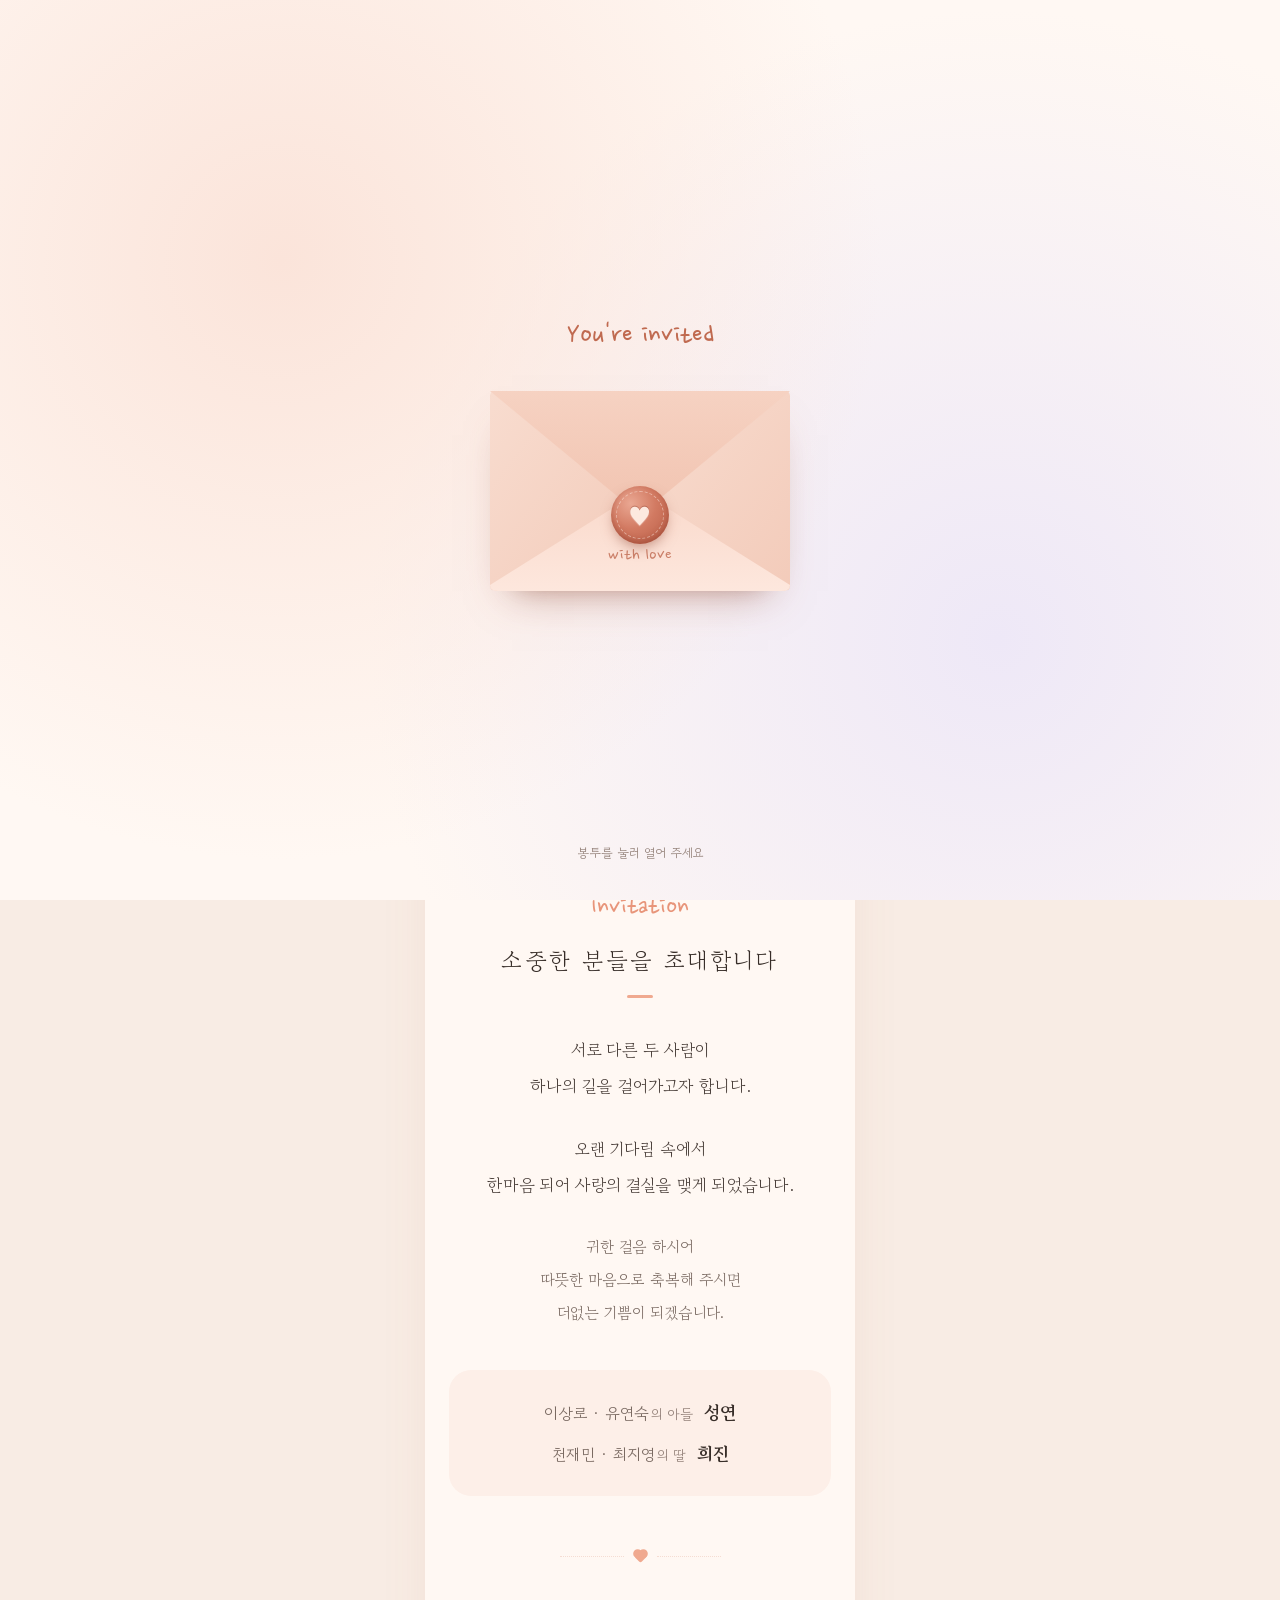
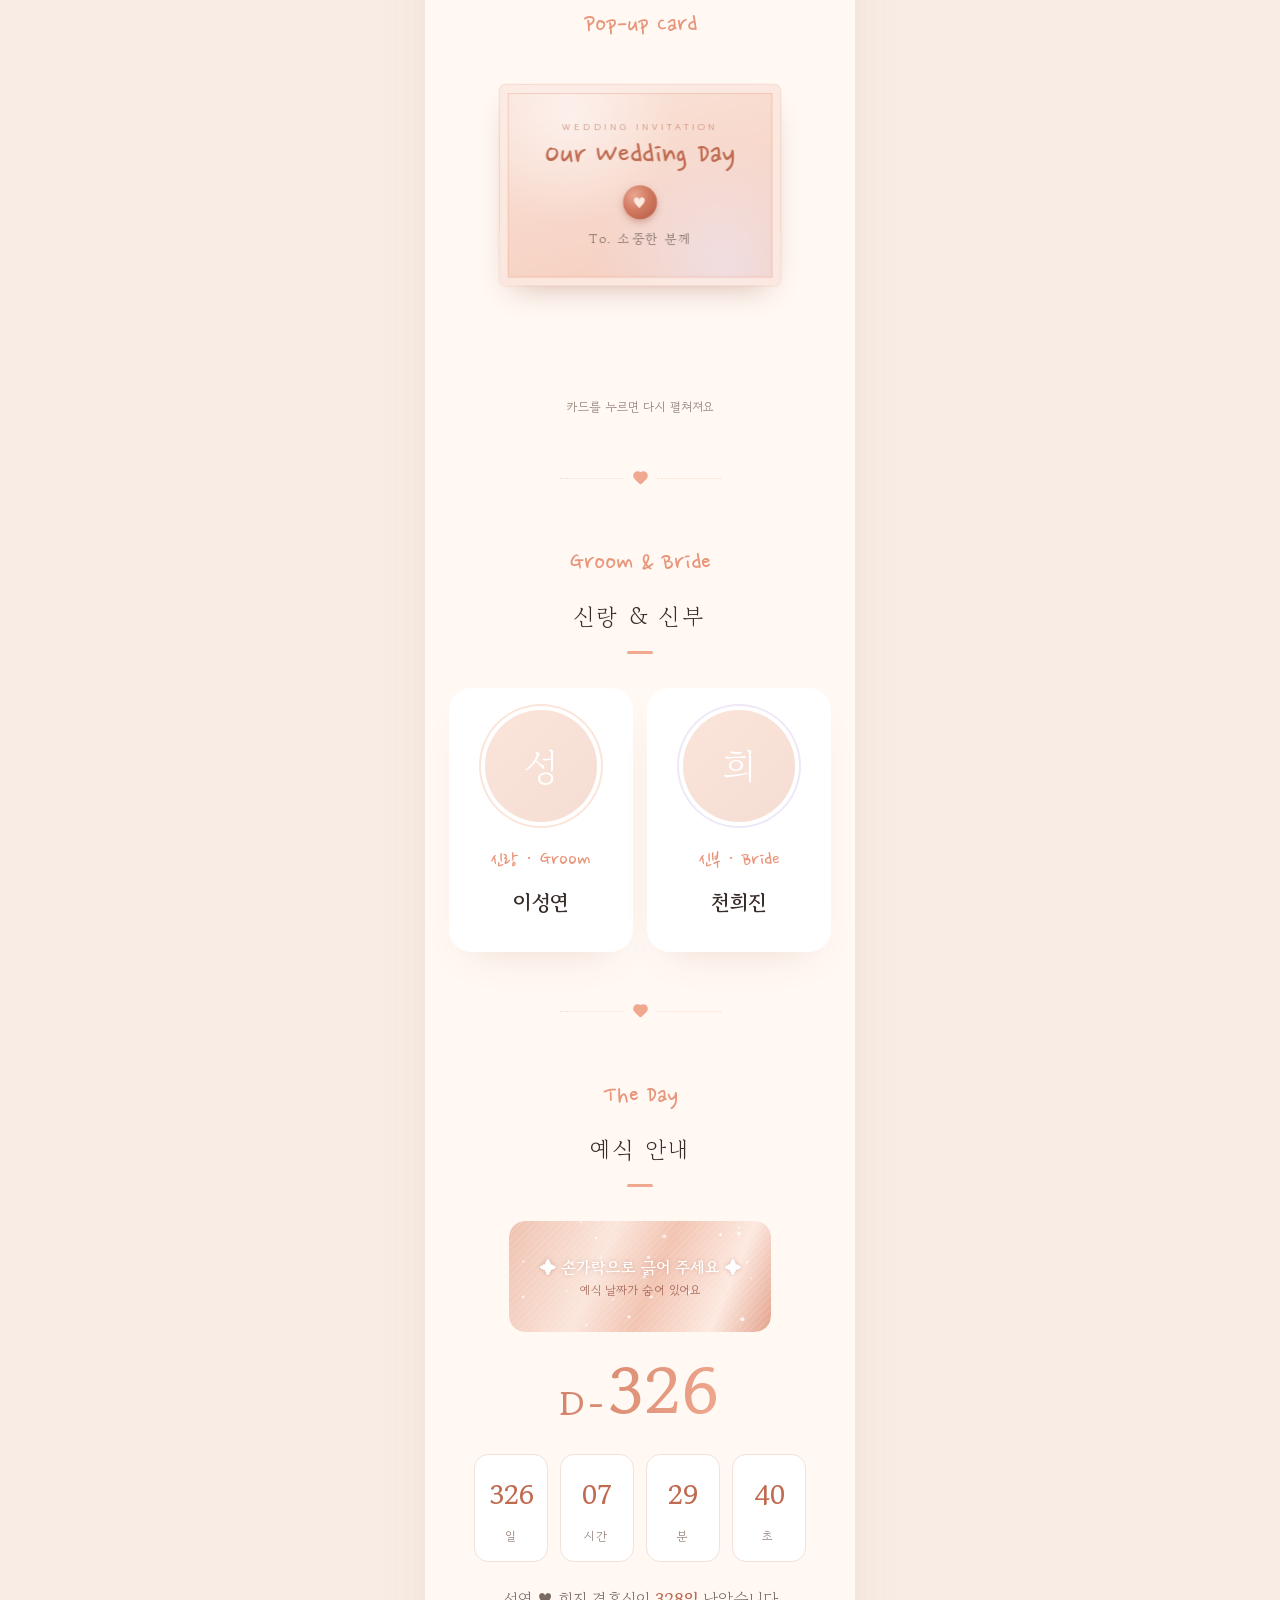
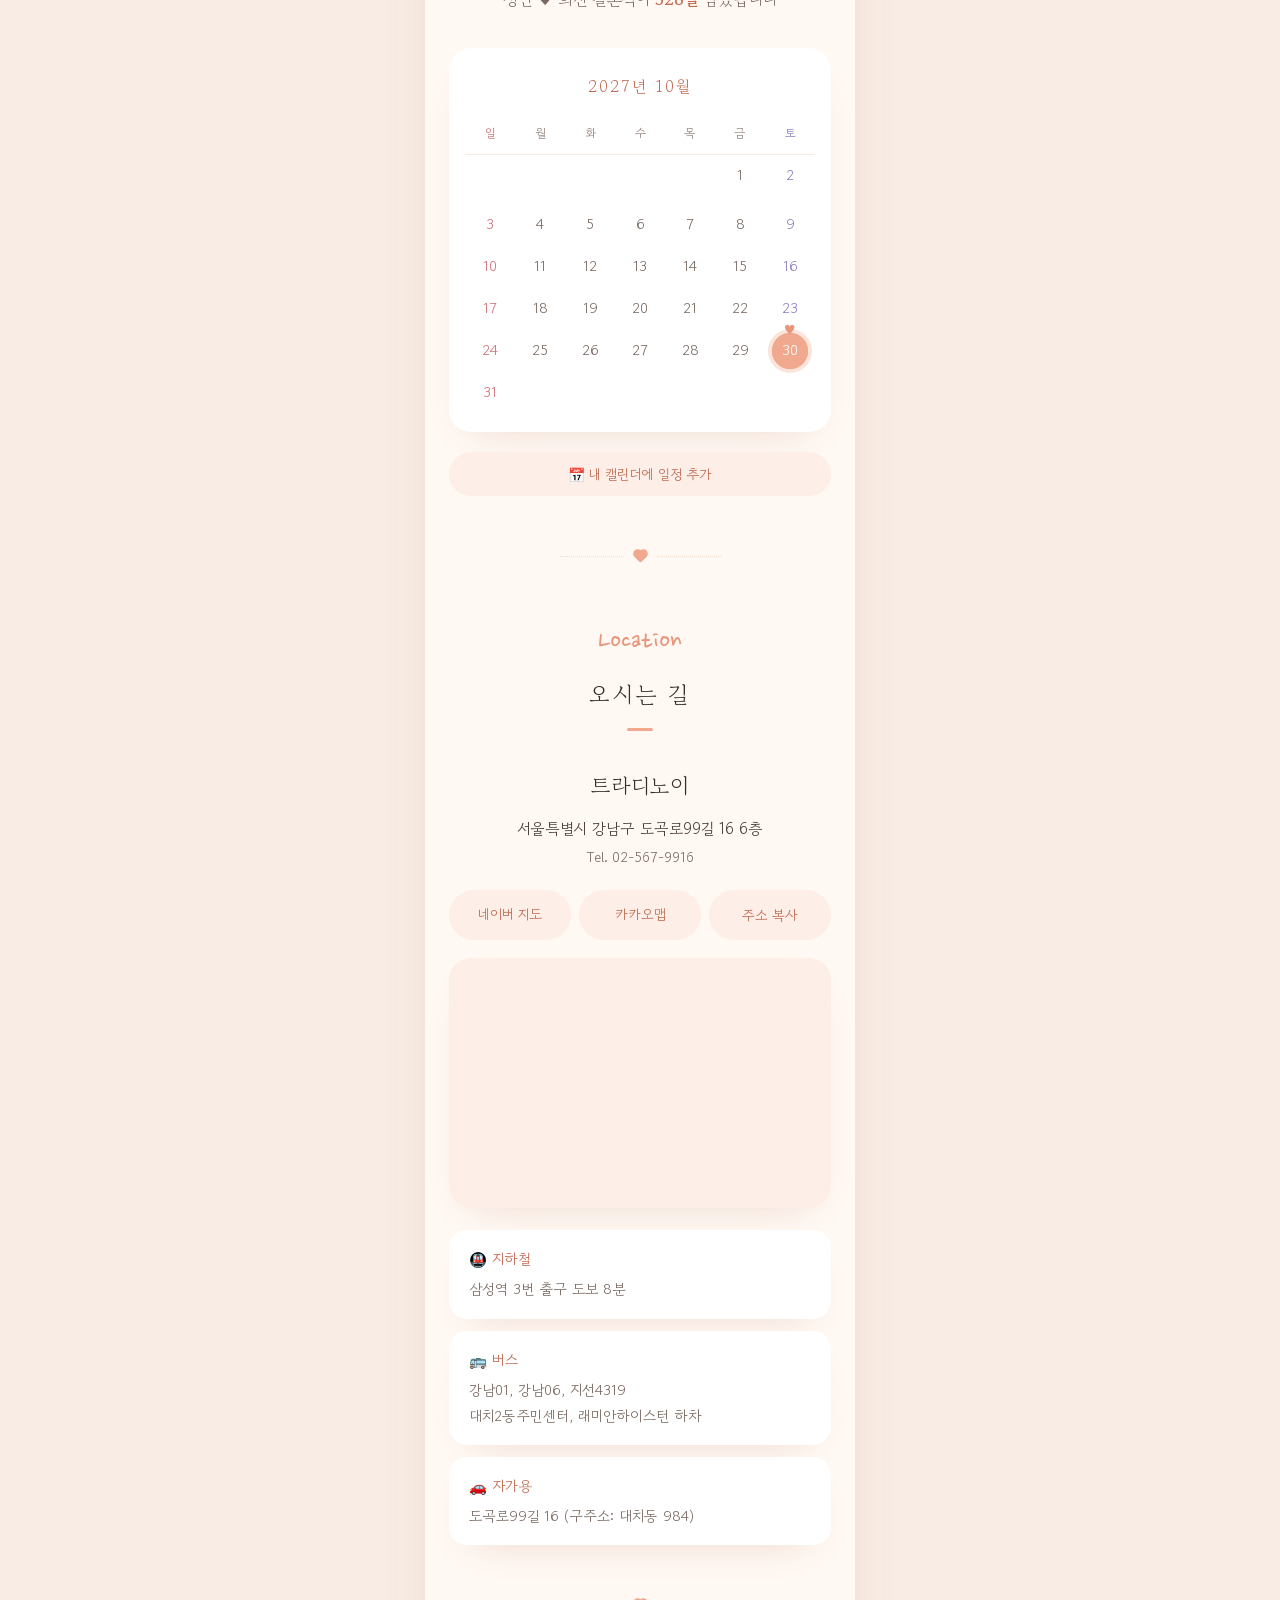
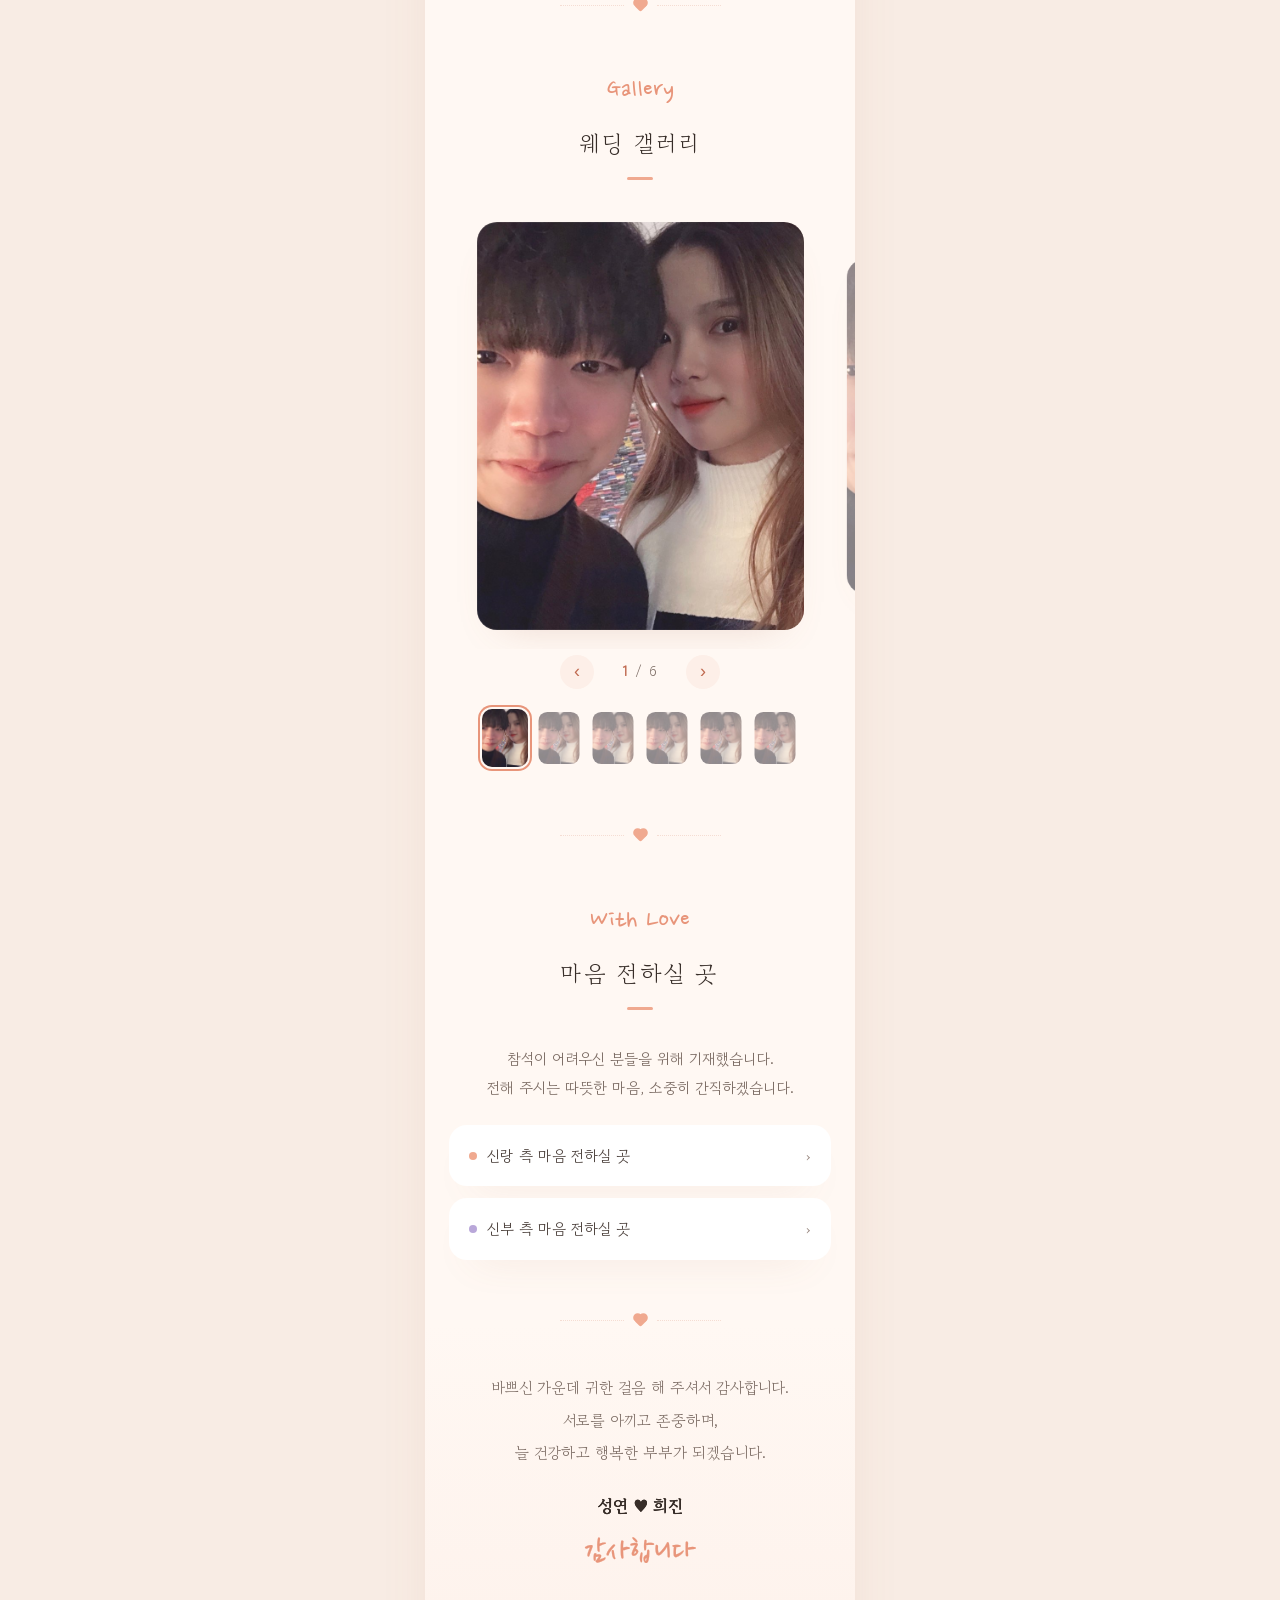
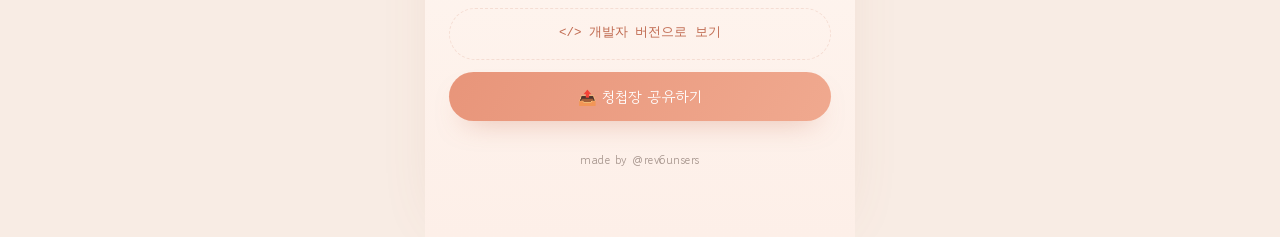
==== commit e6ba323f: "팝업카드 닫힌 표지 디자인, 펼치는 시점 조정" ====
--- a/index.html
+++ b/index.html
@@ -37,7 +37,7 @@
 
   <!-- 크림과 피치 톤의 파스텔 version style.
        동작은 js/main.js가, 날짜와 사진과 profile 같은 내용은 js/config.js가 관리한다. -->
-  <link rel="stylesheet" href="css/main.css?v=97cfc63a" />
+  <link rel="stylesheet" href="css/main.css?v=ba4fce73" />
 </head>
 
 <body>
@@ -136,7 +136,12 @@
             </svg>
             <div class="pb-title">Our Wedding Day</div>
             <!-- 접혀 있을 때 보이는 표지(뒤판의 뒷면) -->
-            <div class="pb-cover"><span class="pb-cover-to">To. 소중한 분께</span><span class="pb-cover-heart">♥</span></div>
+            <div class="pb-cover">
+              <span class="pb-cover-sub">Wedding Invitation</span>
+              <span class="pb-cover-title">Our Wedding Day</span>
+              <span class="pb-cover-seal">♥</span>
+              <span class="pb-cover-to">To. 소중한 분께</span>
+            </div>
           </div>
           <div class="pb-layer pb-arch">
             <svg viewBox="0 0 220 170" aria-hidden="true">
@@ -375,11 +380,11 @@
   <button class="lb-next" id="lbNext" type="button" aria-label="다음 사진">›</button>
 </div>
 
-<script src="js/data.js?v=97cfc63a"></script><script src="js/config.js?v=97cfc63a"></script>
-<script src="js/private.js?v=97cfc63a"></script>
-<script src="js/main.js?v=97cfc63a"></script>
+<script src="js/data.js?v=ba4fce73"></script><script src="js/config.js?v=ba4fce73"></script>
+<script src="js/private.js?v=ba4fce73"></script>
+<script src="js/main.js?v=ba4fce73"></script>
 <!-- 화려한 연출(오프닝, 꽃잎, 하트, 제목 등장 등). 없어도 청첩장은 그대로 동작한다. -->
-<script src="js/fx.js?v=97cfc63a"></script>
+<script src="js/fx.js?v=ba4fce73"></script>
 
 <!-- 신랑과 신부 profile render. main version 전용이며 CONFIG.profile을 쓴다. -->
 <script>
--- a/css/main.css
+++ b/css/main.css
@@ -2445,3 +2445,71 @@
   text-shadow: 0 -1px 0 rgba(120, 40, 25, 0.35), 0 1px 1px rgba(255, 255, 255, 0.35);
   translate: 0 1px;
 }
+
+/* 24-2. 닫힌 카드는 정면을 보고 세워 둔다.
+   장면 전체를 접힌 선 기준으로 세웠다가(-90deg), 펼치면서 위에서 내려다보는 각도(-14deg)로 눕힌다.
+   그래서 닫혀 있을 때는 표지가 반듯한 카드로 보이고, 열리면서 입체 무대가 된다. */
+.pb-scene {
+  transform: translateY(-196px) rotateX(-90deg);
+  transition: transform 1s cubic-bezier(0.4, 0, 0.2, 1);
+}
+
+.popup.open .pb-scene { transform: translateY(0) rotateX(-14deg); }
+
+/* 여는 순서: 장면이 눕는 동안 표지가 열리고, 그다음 종이 층이 일어선다 */
+.popup.open .pb-back { transition-delay: 0.35s; }
+.popup.open .pb-arch { transition-delay: 0.8s; }
+.popup.open .pb-sign { transition-delay: 1s; }
+.popup.open .pb-bush { transition-delay: 1.2s; }
+.popup:not(.open) .pb-scene { transition-delay: 0.45s; transition-duration: 0.7s; }
+
+/* 표지 디자인: 크림색 테두리 안에 제목, 하트 도장, 받는 사람 */
+.pb-cover {
+  gap: 0;
+  background:
+    radial-gradient(circle at 25% 15%, rgba(255, 255, 255, 0.55) 0, transparent 40%),
+    radial-gradient(circle at 80% 90%, rgba(238, 232, 247, 0.6) 0, transparent 45%),
+    linear-gradient(165deg, #fbe4da 0%, #f5cdbd 100%);
+  box-shadow:
+    inset 0 0 0 8px rgba(255, 250, 246, 0.7),
+    inset 0 0 0 9px rgba(232, 149, 122, 0.35),
+    0 14px 30px -14px rgba(150, 80, 60, 0.45);
+}
+
+.pb-cover-sub {
+  font-size: 9.5px;
+  letter-spacing: 0.32em;
+  text-transform: uppercase;
+  color: var(--coral-deep);
+  opacity: 0.75;
+}
+
+.pb-cover-title {
+  margin-top: 2px;
+  font-family: var(--script);
+  font-size: 34px;
+  line-height: 1.1;
+  color: var(--coral-deep);
+  text-shadow: none;
+}
+
+.pb-cover-seal {
+  display: grid;
+  place-items: center;
+  width: 34px;
+  height: 34px;
+  margin: 10px 0 8px;
+  border-radius: 50%;
+  background: radial-gradient(circle at 34% 30%, #eaa792 0%, #d27a62 45%, #b65a43 100%);
+  box-shadow: 0 3px 8px -2px rgba(140, 60, 40, 0.5);
+  font-size: 15px;
+  color: #fde9df;
+}
+
+.pb-cover .pb-cover-to {
+  font-family: var(--serif);
+  font-size: 13px;
+  letter-spacing: 0.12em;
+  color: var(--soft);
+  text-shadow: none;
+}
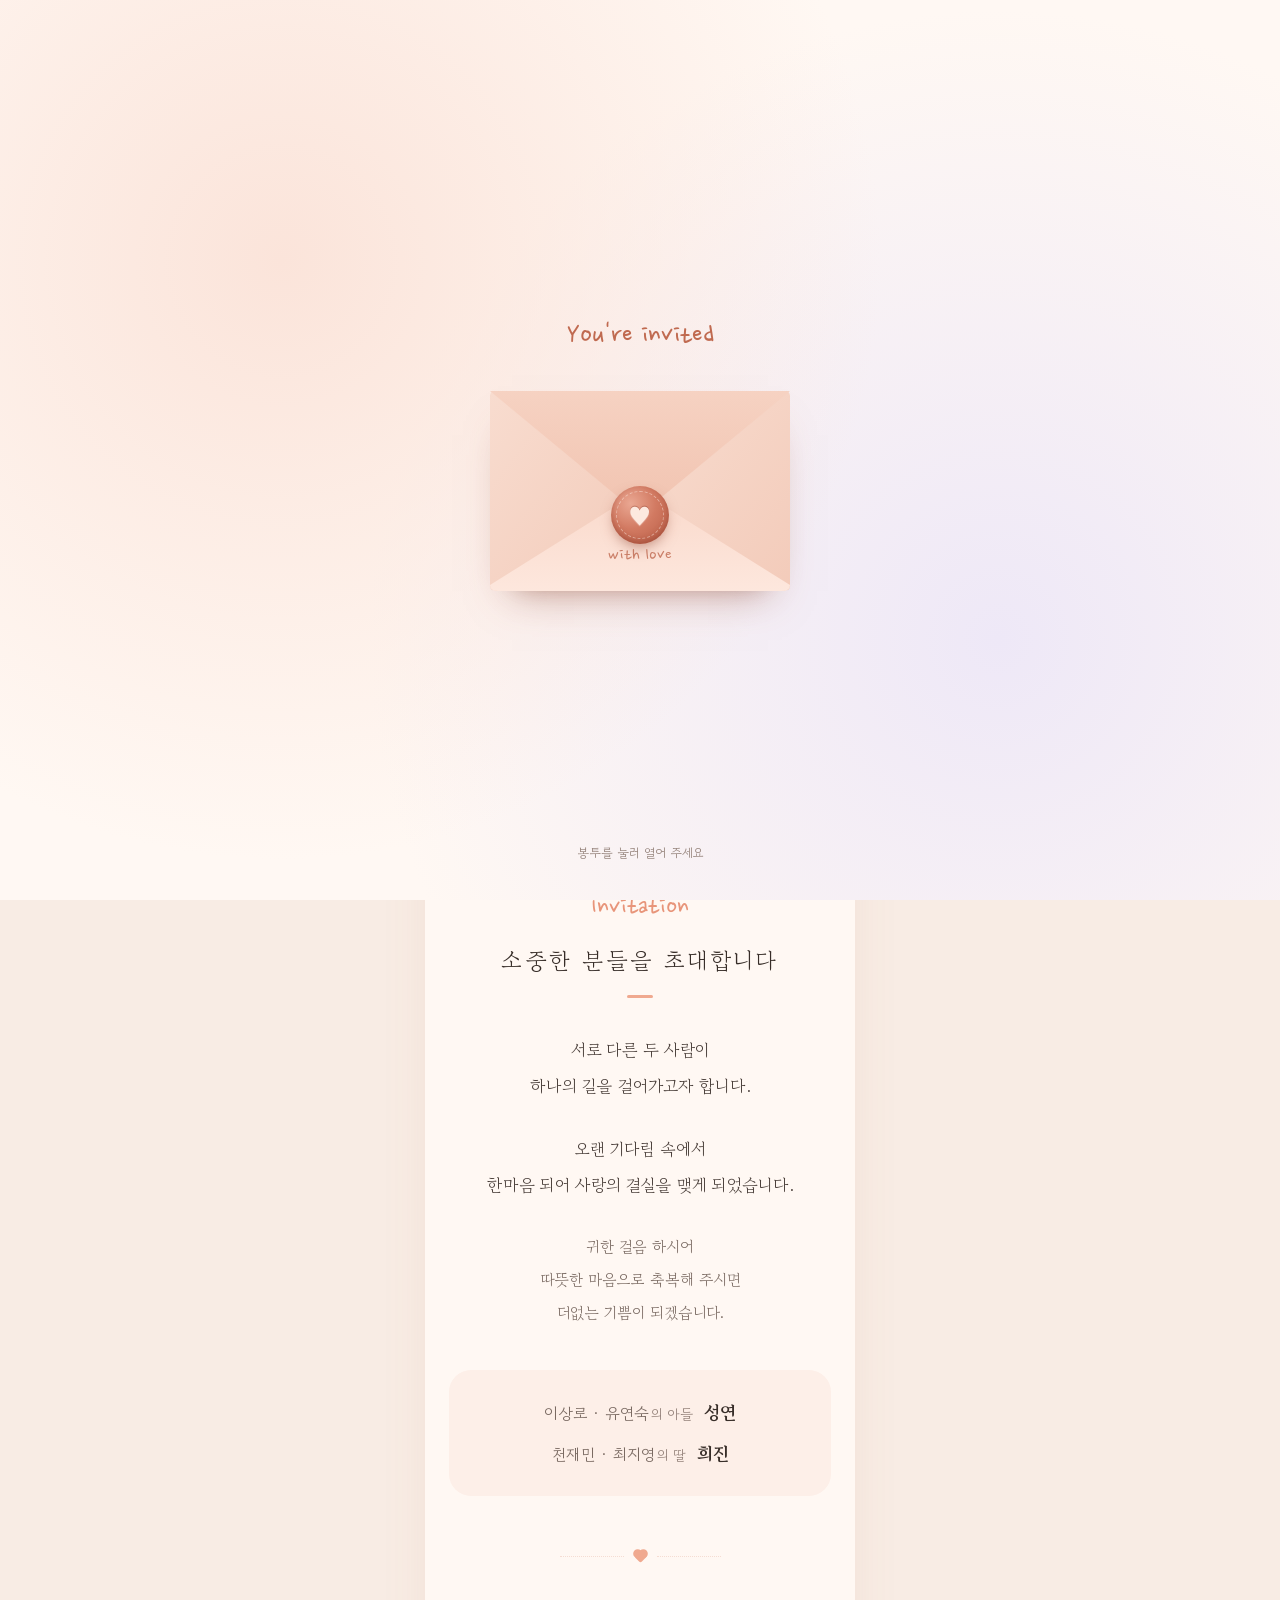
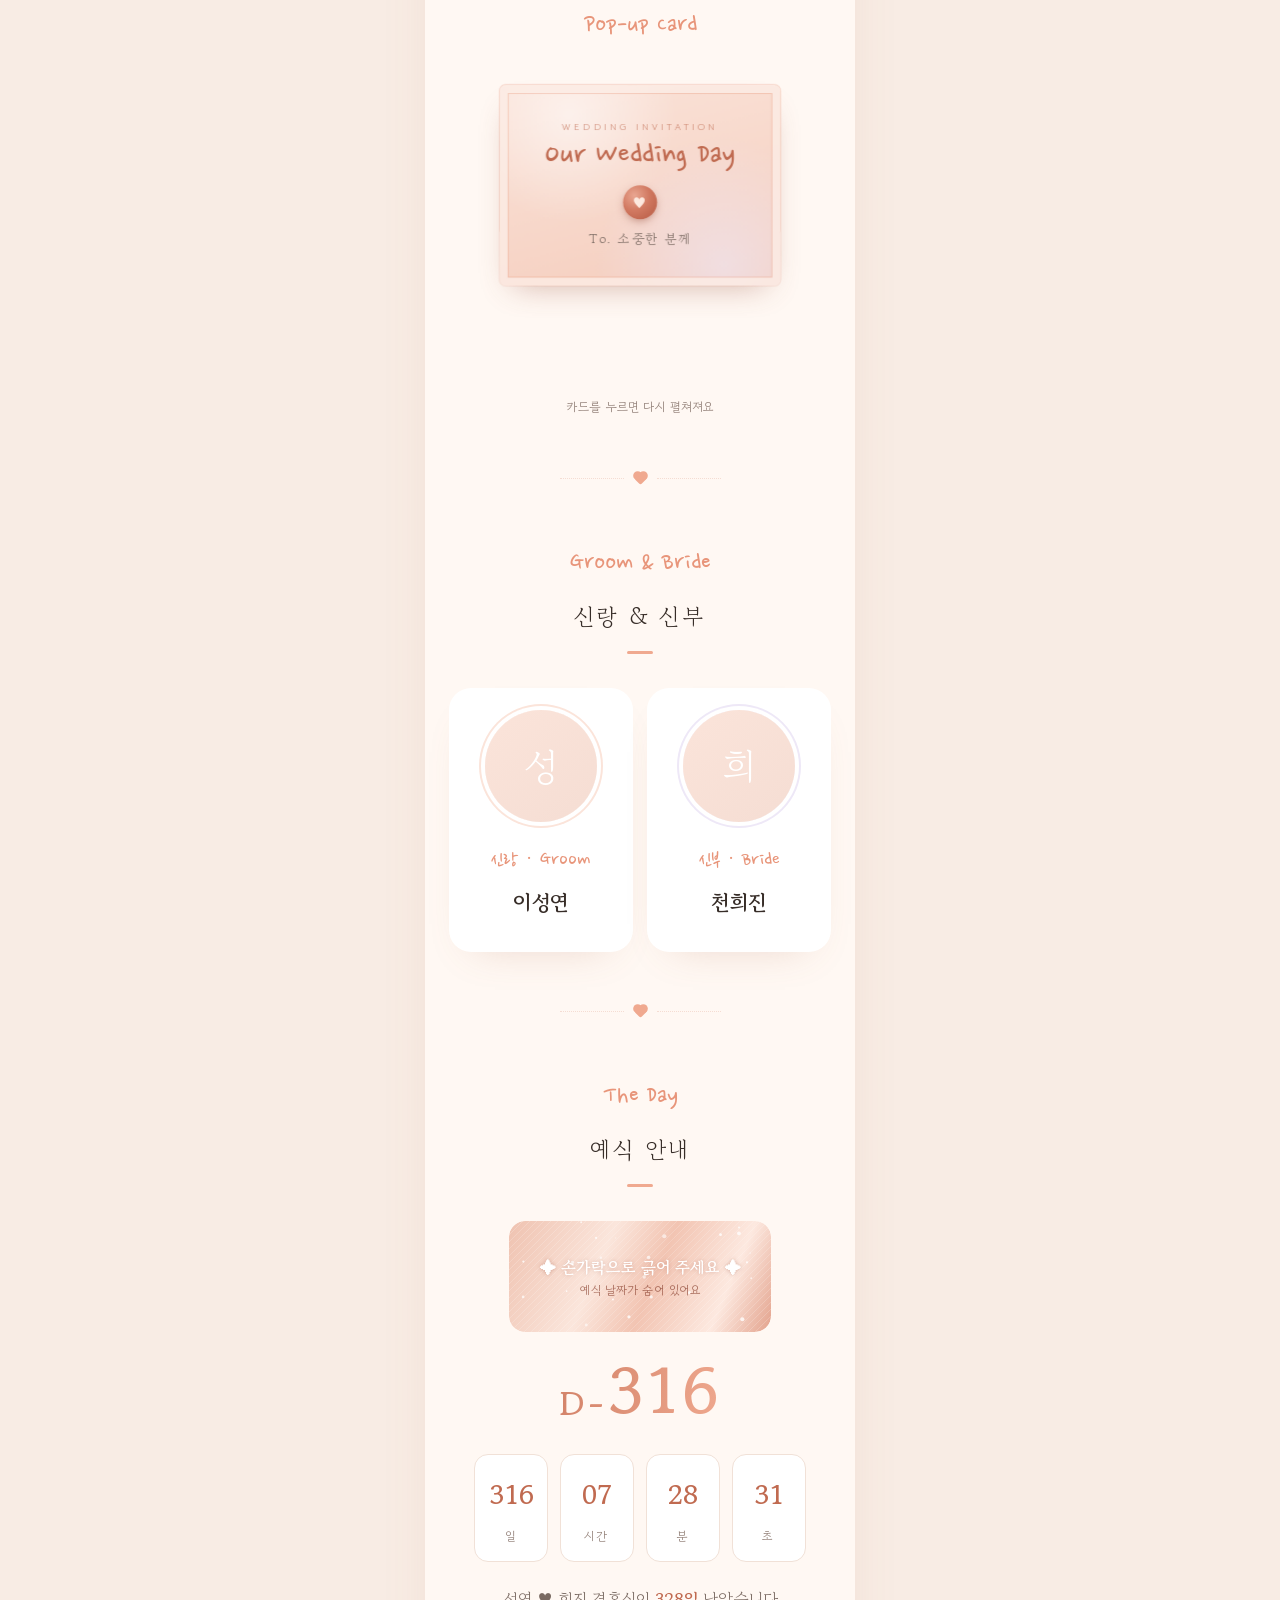
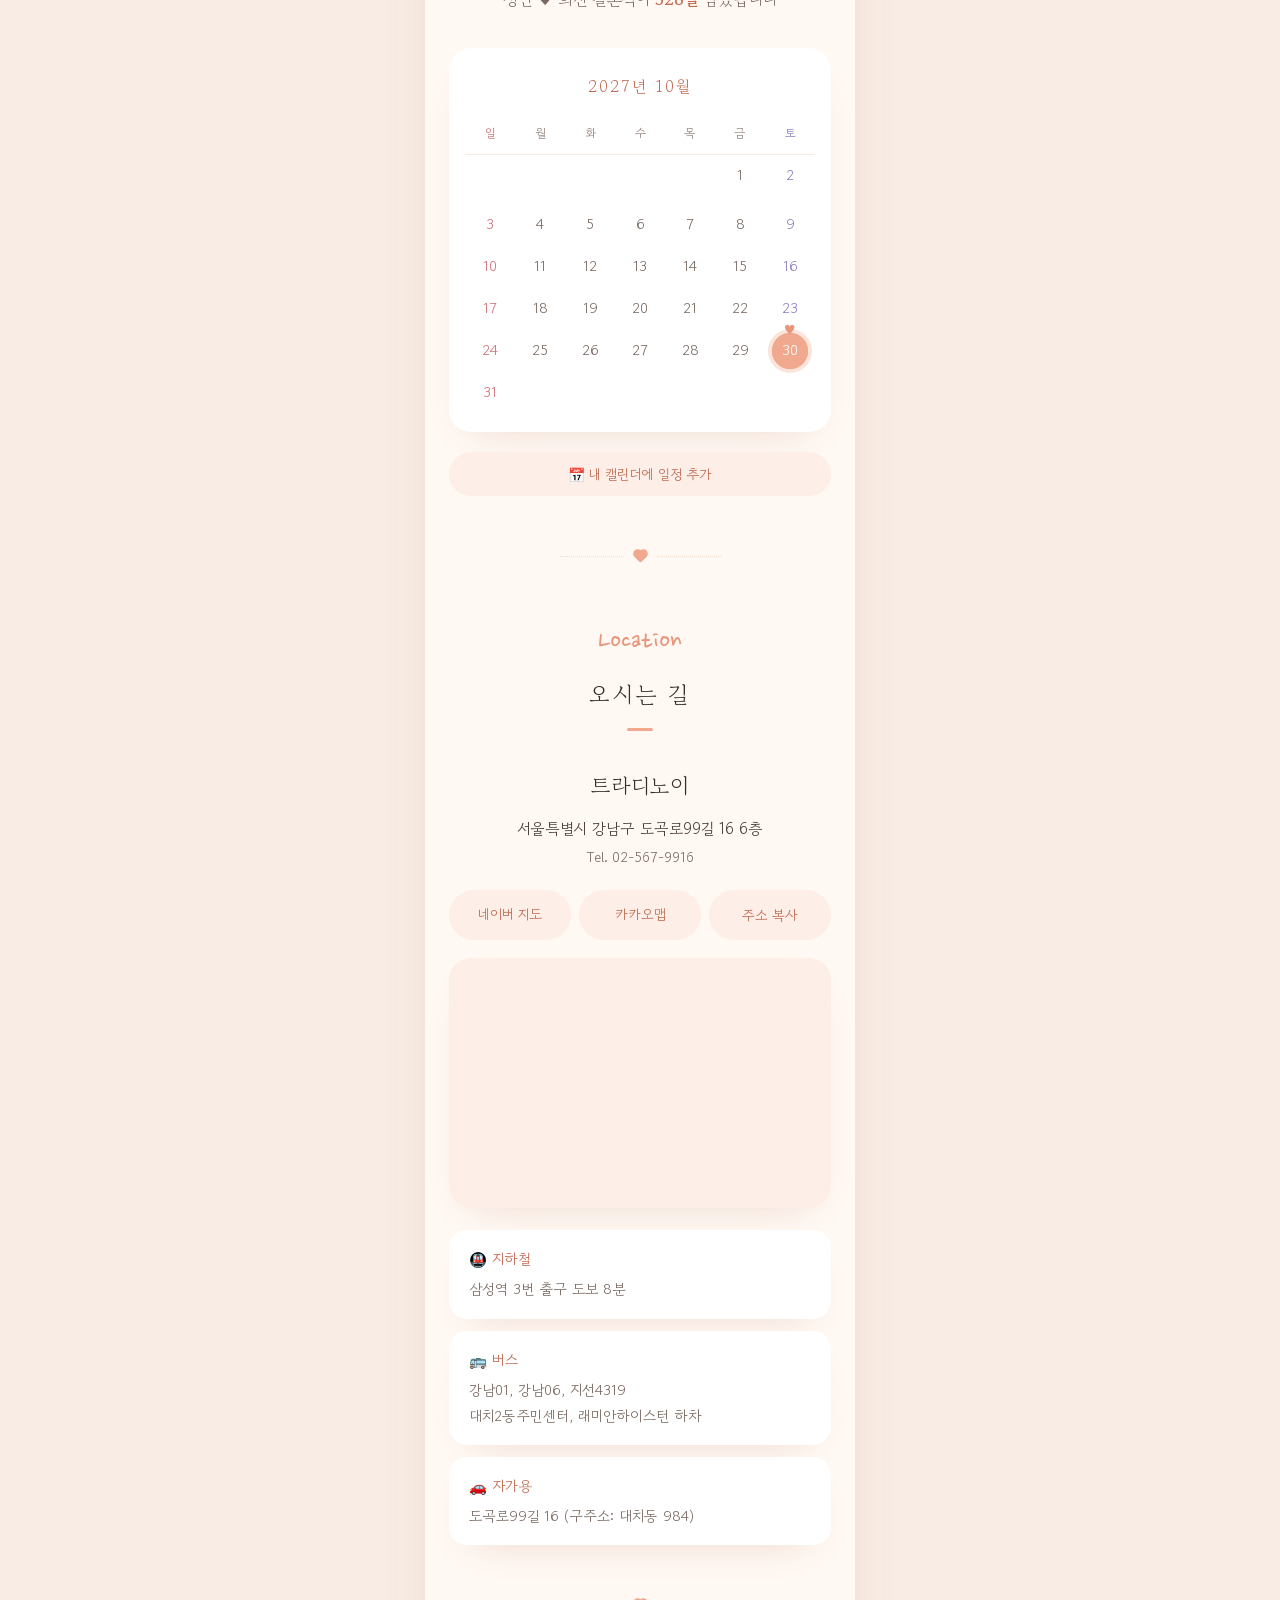
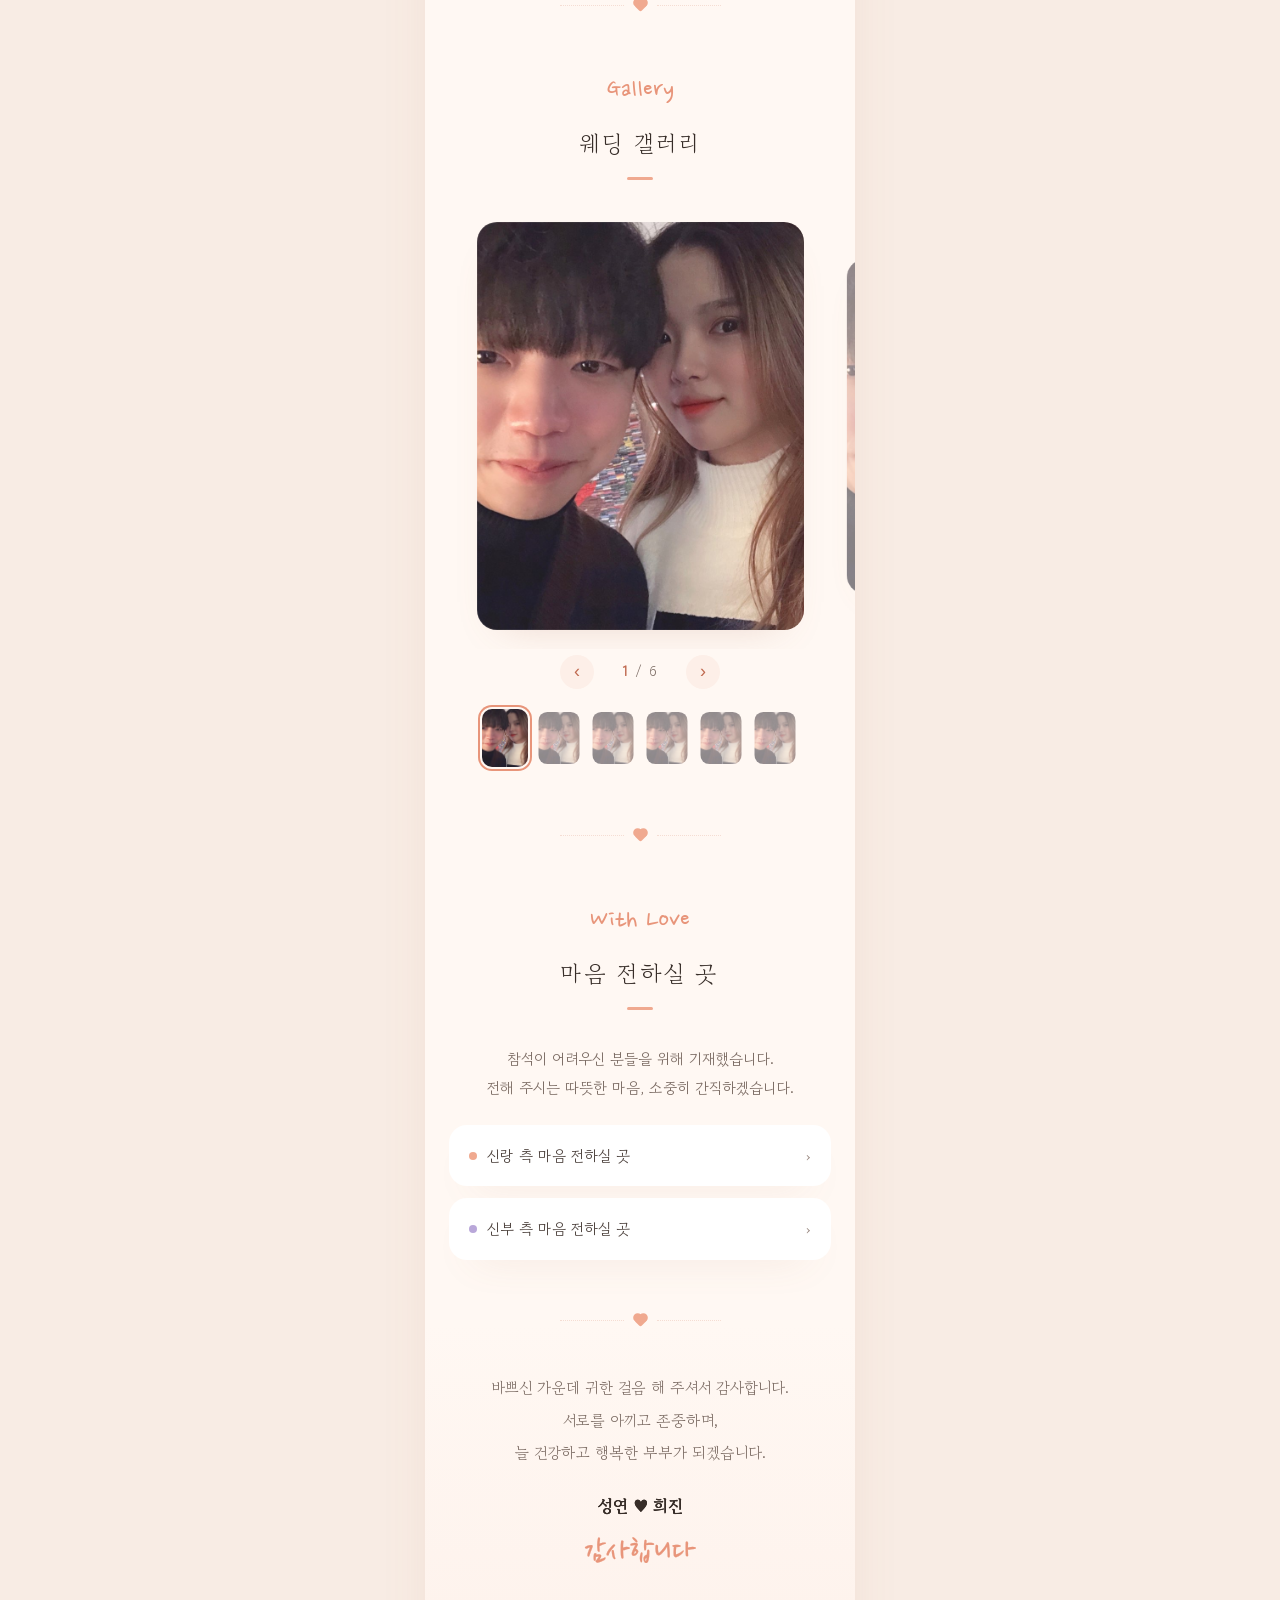
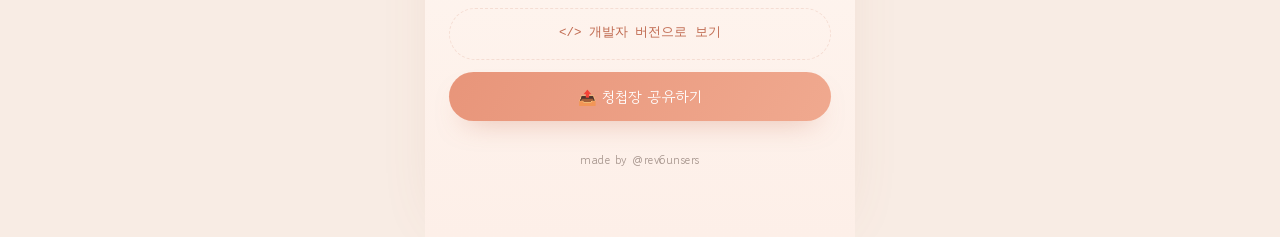
==== commit 698fa33e: "봉투 나오기 전 본문 깜빡임 수정" ====
--- a/index.html
+++ b/index.html
@@ -37,7 +37,19 @@
 
   <!-- 크림과 피치 톤의 파스텔 version style.
        동작은 js/main.js가, 날짜와 사진과 profile 같은 내용은 js/config.js가 관리한다. -->
-  <link rel="stylesheet" href="css/main.css?v=ba4fce73" />
+  <link rel="stylesheet" href="css/main.css?v=32278084" />
+
+  <!-- 봉투 오프닝을 볼 차례면, fx.js 가 봉투를 띄우기 전까지 본문을 가린다(본문이 0.5초 먼저 비치는 것 방지).
+       fx.js 가 봉투를 붙이자마자 풀고, 혹시 fx.js 가 실패해도 3초 뒤에는 저절로 풀린다. -->
+  <style>html.intro-pending body { visibility: hidden; } html.intro-pending .intro { visibility: visible; }</style>
+  <script>
+    try {
+      if (sessionStorage.getItem('wedding-intro') !== '1' && !matchMedia('(prefers-reduced-motion: reduce)').matches) {
+        document.documentElement.classList.add('intro-pending');
+        setTimeout(function () { document.documentElement.classList.remove('intro-pending'); }, 3000);
+      }
+    } catch (e) {}
+  </script>
 </head>
 
 <body>
@@ -380,11 +392,11 @@
   <button class="lb-next" id="lbNext" type="button" aria-label="다음 사진">›</button>
 </div>
 
-<script src="js/data.js?v=ba4fce73"></script><script src="js/config.js?v=ba4fce73"></script>
-<script src="js/private.js?v=ba4fce73"></script>
-<script src="js/main.js?v=ba4fce73"></script>
+<script src="js/data.js?v=32278084"></script><script src="js/config.js?v=32278084"></script>
+<script src="js/private.js?v=32278084"></script>
+<script src="js/main.js?v=32278084"></script>
 <!-- 화려한 연출(오프닝, 꽃잎, 하트, 제목 등장 등). 없어도 청첩장은 그대로 동작한다. -->
-<script src="js/fx.js?v=ba4fce73"></script>
+<script src="js/fx.js?v=32278084"></script>
 
 <!-- 신랑과 신부 profile render. main version 전용이며 CONFIG.profile을 쓴다. -->
 <script>
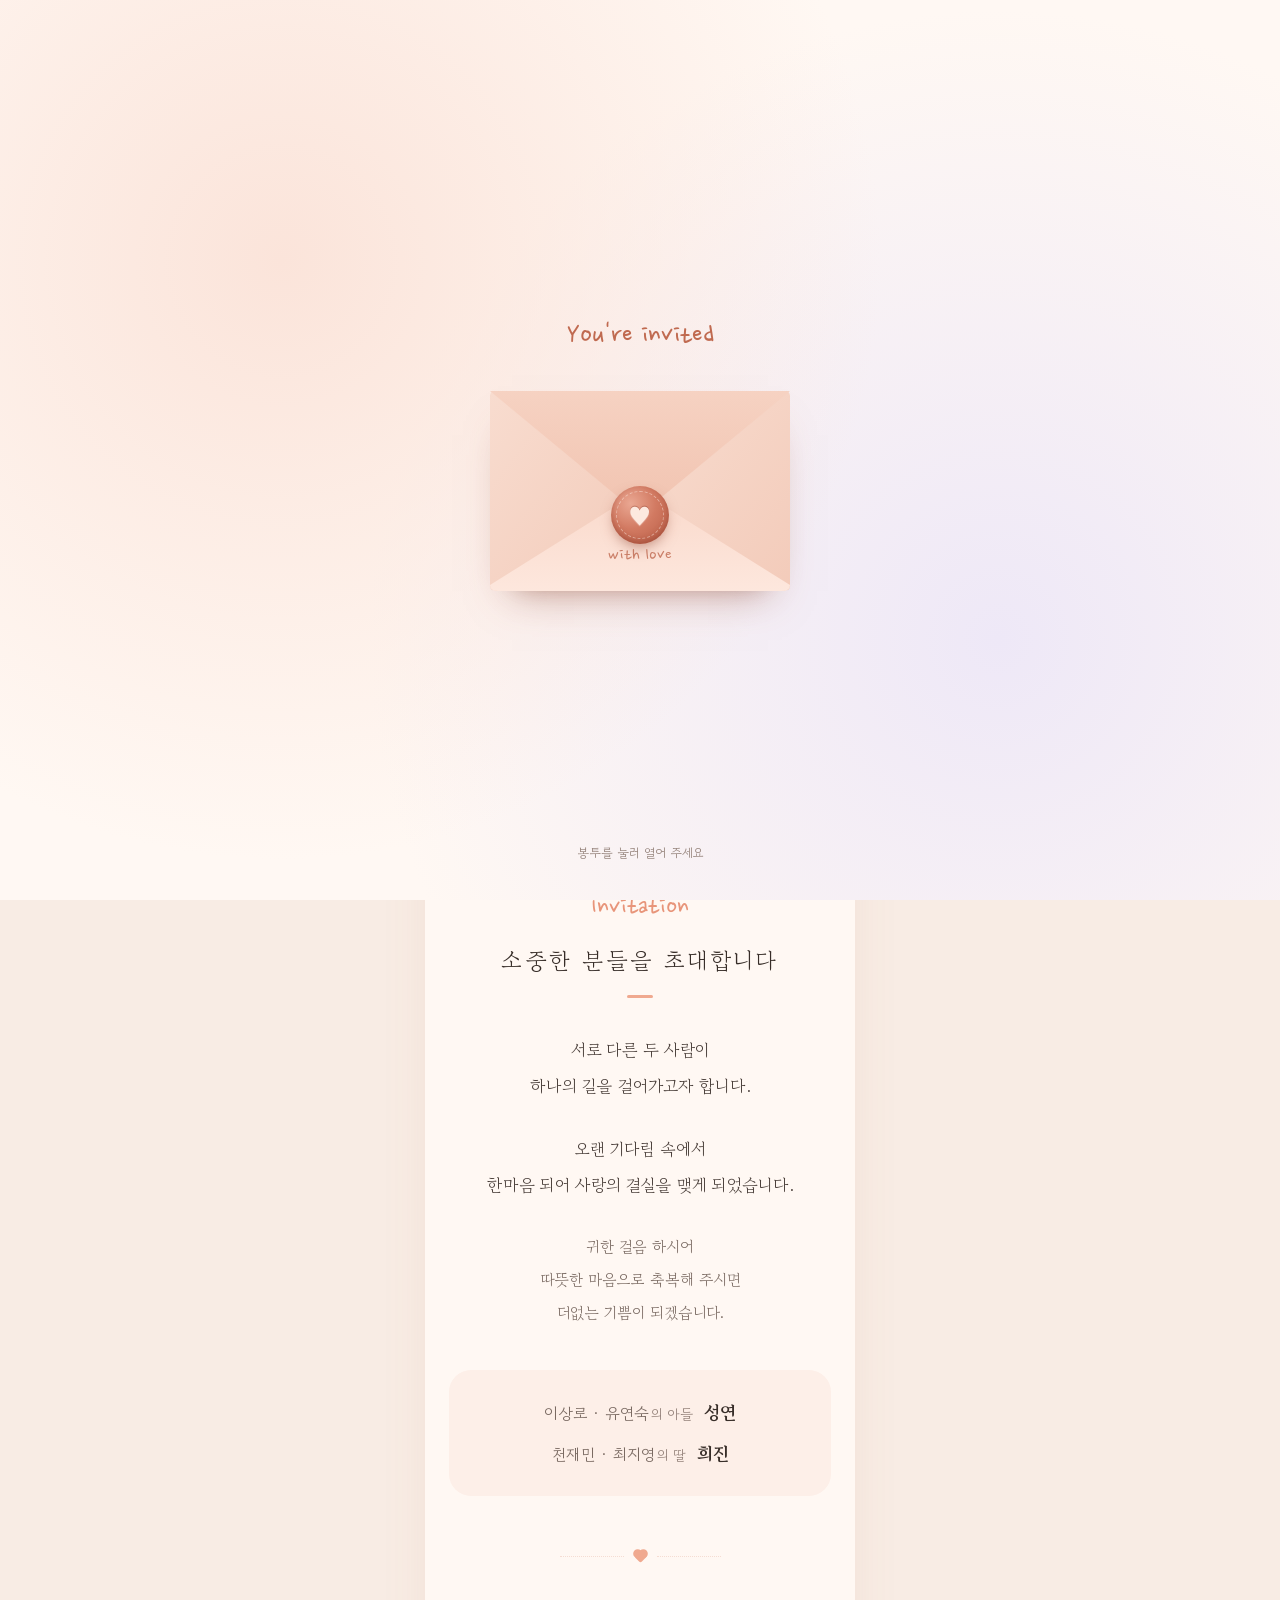
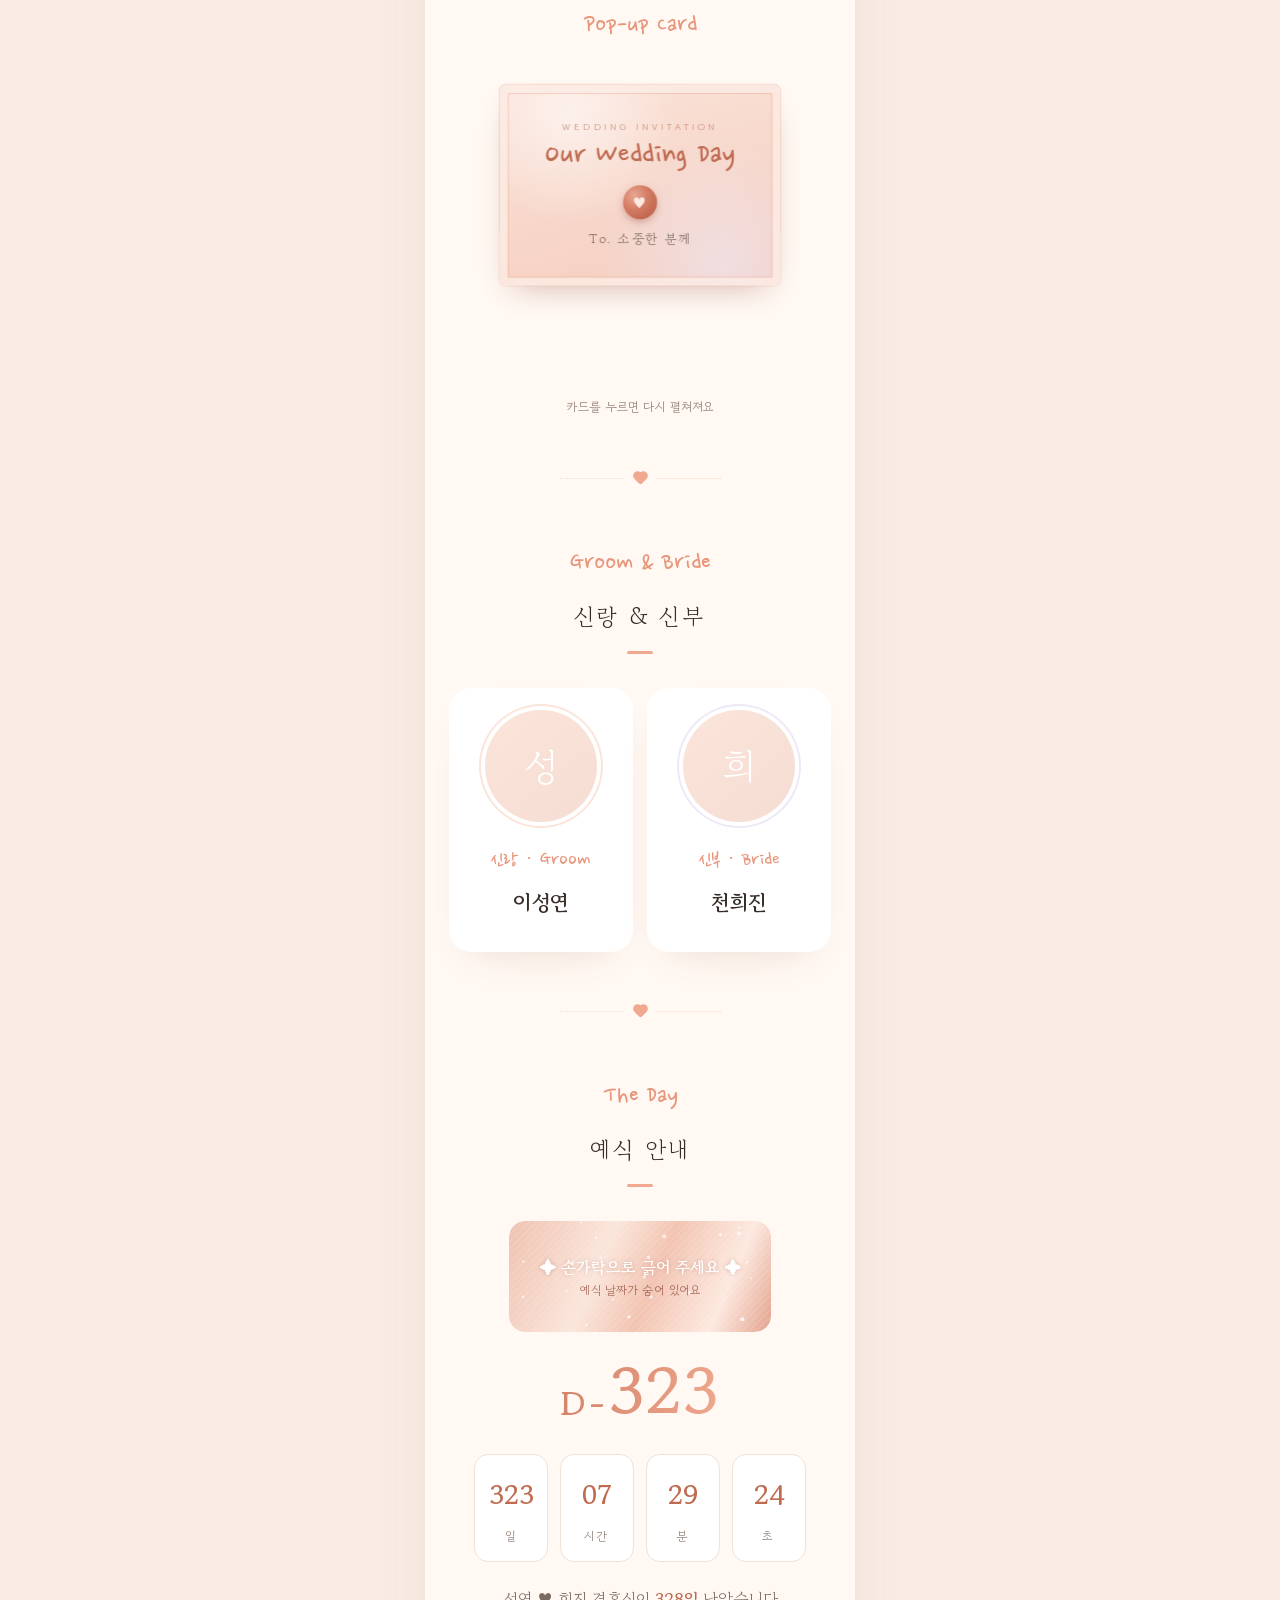
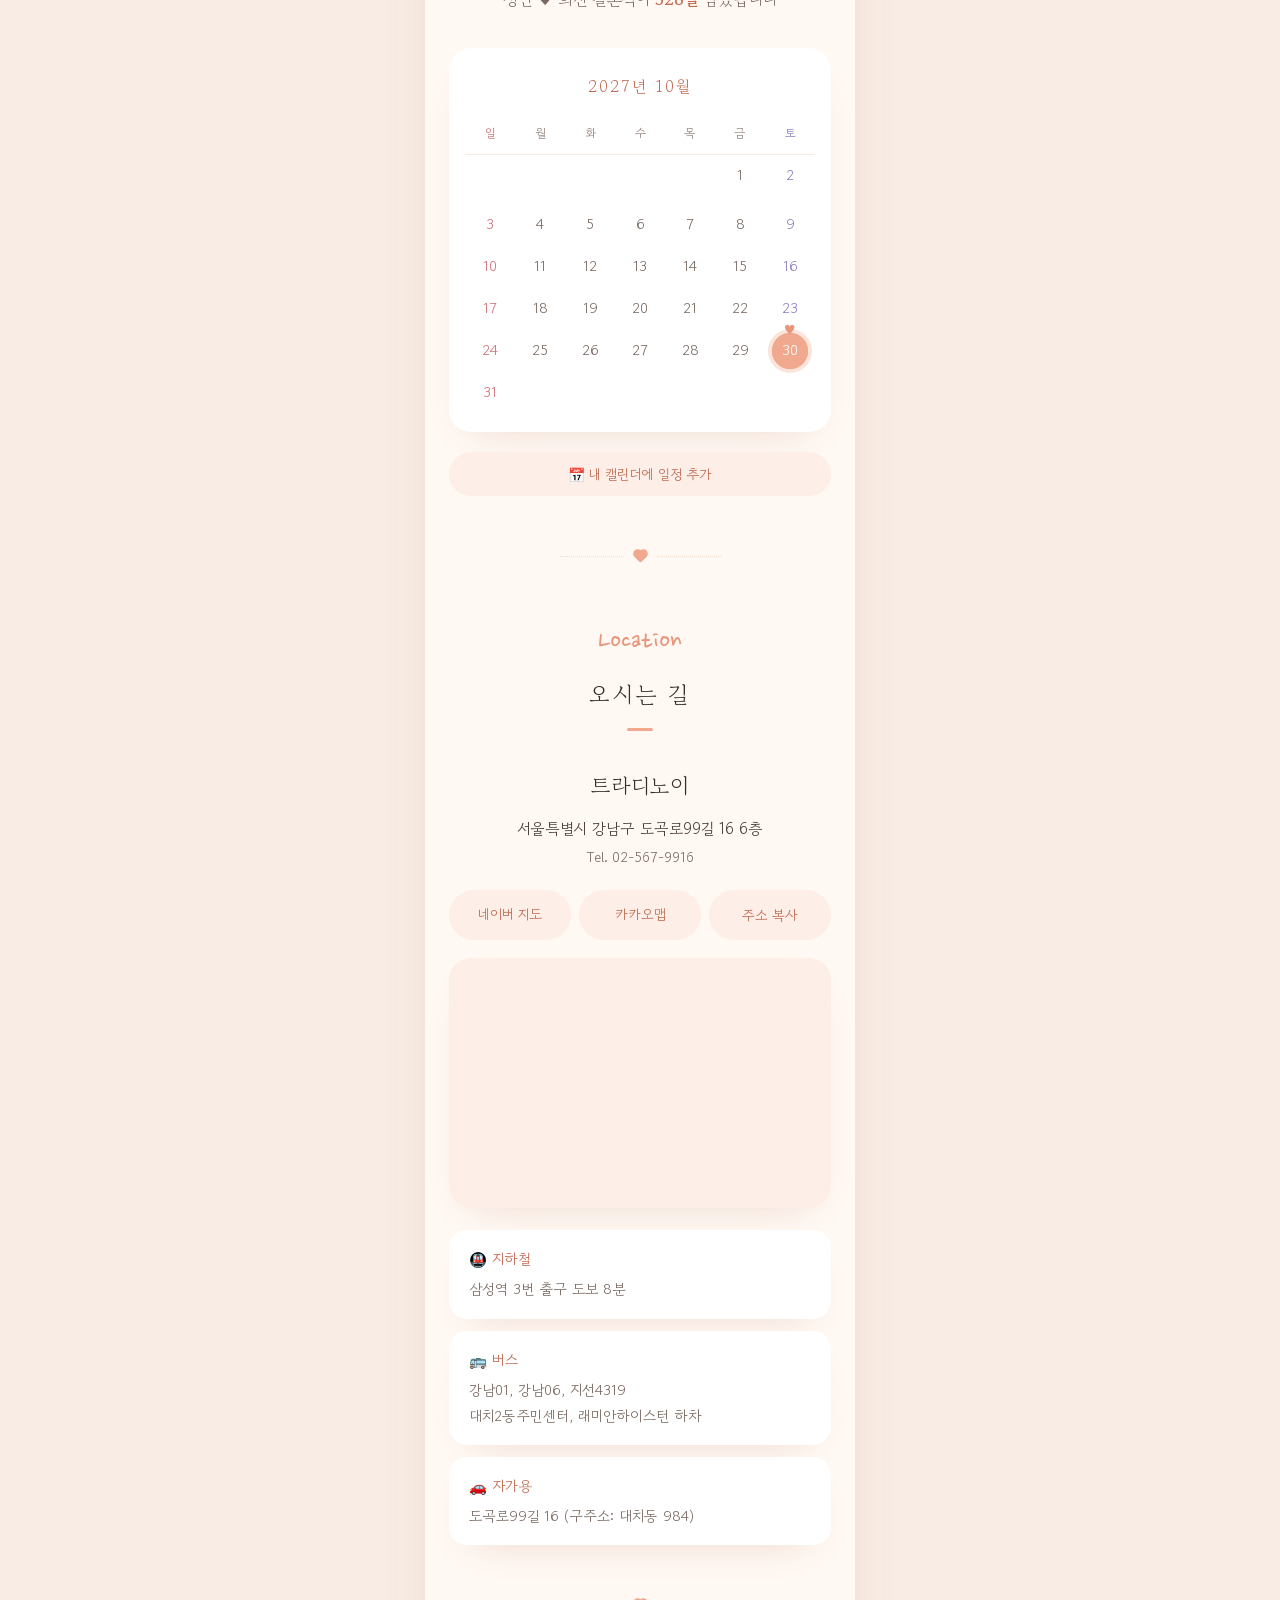
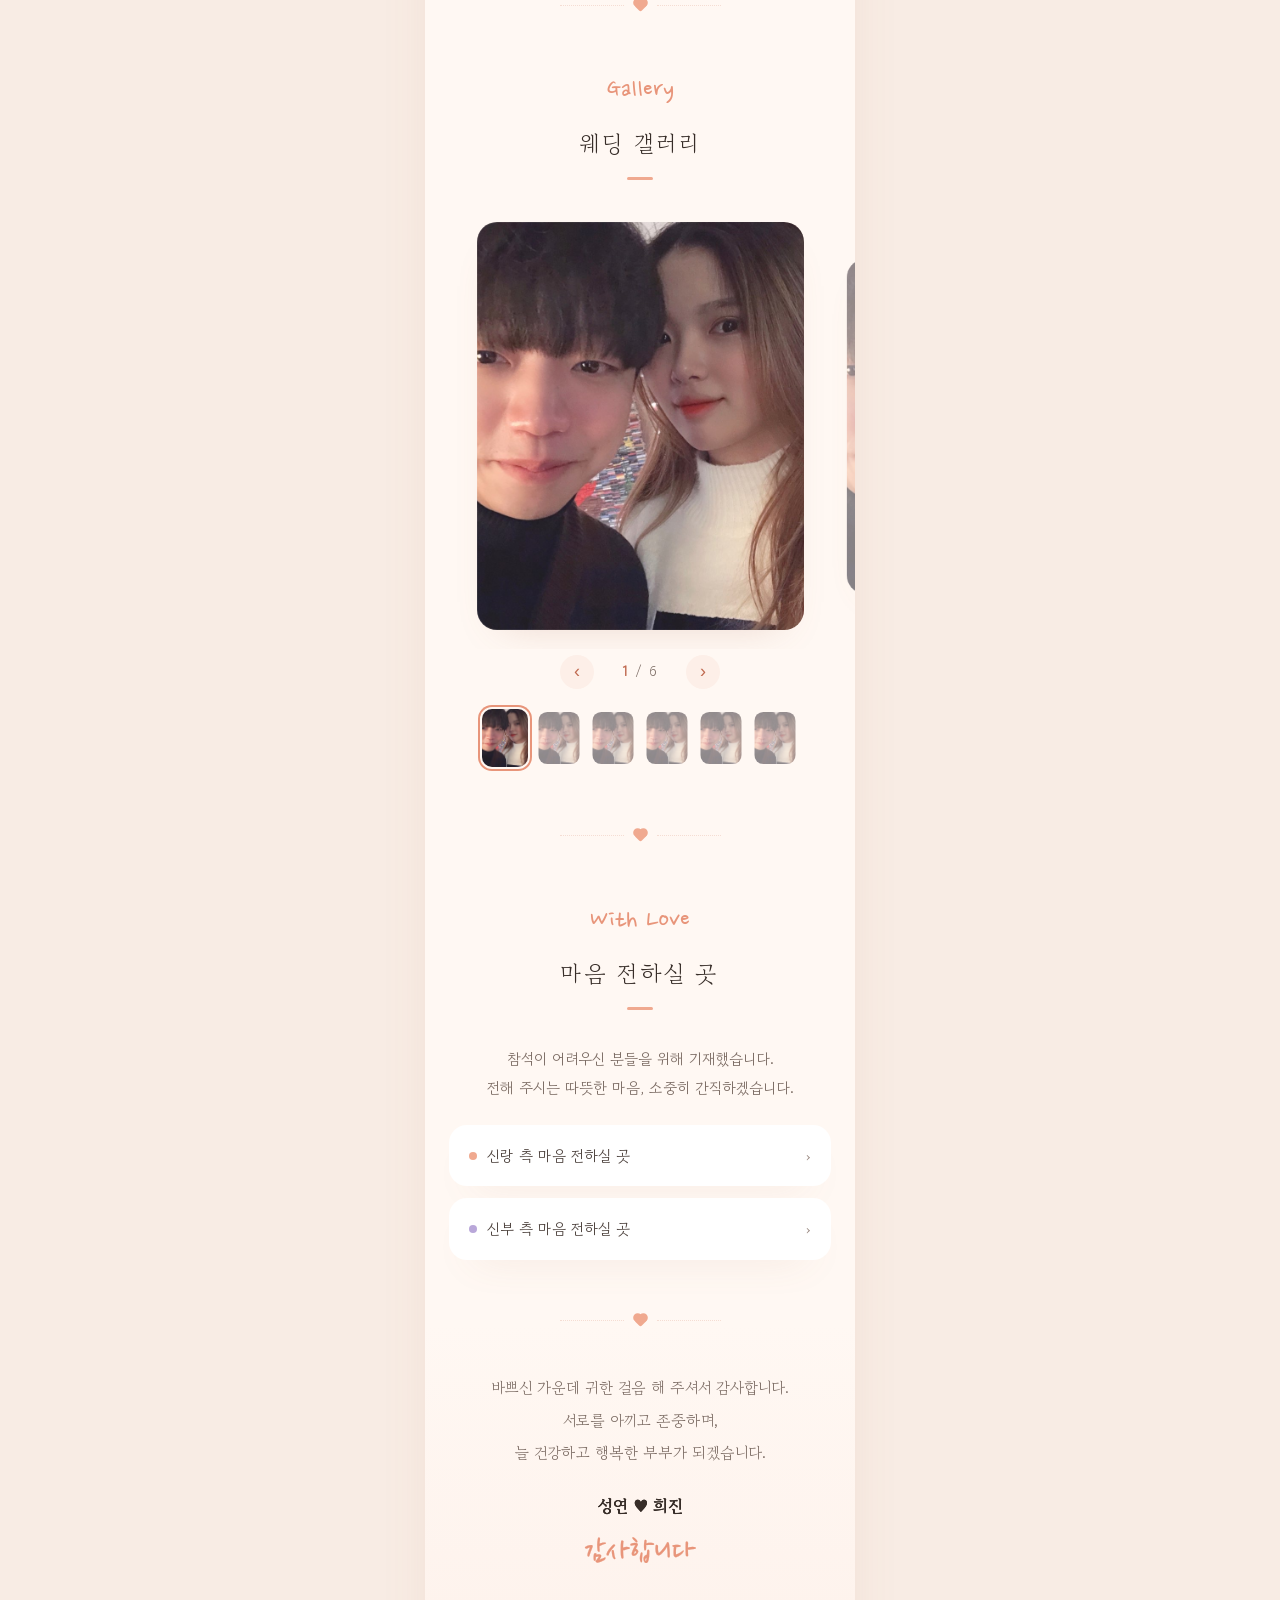
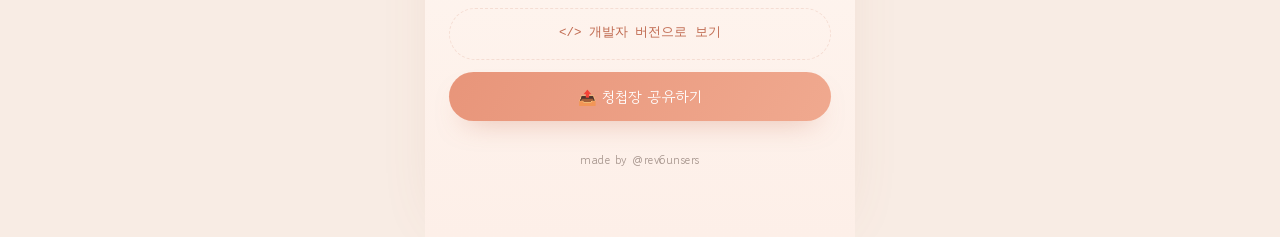
==== commit 95390267: "봉투 전 깜빡임 추가 보완 (휴대폰 브라우저)" ====
--- a/index.html
+++ b/index.html
@@ -37,11 +37,16 @@
 
   <!-- 크림과 피치 톤의 파스텔 version style.
        동작은 js/main.js가, 날짜와 사진과 profile 같은 내용은 js/config.js가 관리한다. -->
-  <link rel="stylesheet" href="css/main.css?v=32278084" />
+  <link rel="stylesheet" href="css/main.css?v=d8855777" />
 
   <!-- 봉투 오프닝을 볼 차례면, fx.js 가 봉투를 띄우기 전까지 본문을 가린다(본문이 0.5초 먼저 비치는 것 방지).
        fx.js 가 봉투를 붙이자마자 풀고, 혹시 fx.js 가 실패해도 3초 뒤에는 저절로 풀린다. -->
-  <style>html.intro-pending body { visibility: hidden; } html.intro-pending .intro { visibility: visible; }</style>
+  <style>
+    html.intro-pending body { visibility: hidden; }
+    html.intro-pending .intro { visibility: visible; }
+    /* 일부 휴대폰 browser(iOS, 인앱)는 움직이는 요소를 visibility 와 상관없이 먼저 그린다. 그래서 크림색 막으로 한 번 더 덮는다. */
+    html.intro-pending::after { content: ""; position: fixed; inset: 0; z-index: 199; background: #fff8f3; }
+  </style>
   <script>
     try {
       if (sessionStorage.getItem('wedding-intro') !== '1' && !matchMedia('(prefers-reduced-motion: reduce)').matches) {
@@ -392,11 +397,11 @@
   <button class="lb-next" id="lbNext" type="button" aria-label="다음 사진">›</button>
 </div>
 
-<script src="js/data.js?v=32278084"></script><script src="js/config.js?v=32278084"></script>
-<script src="js/private.js?v=32278084"></script>
-<script src="js/main.js?v=32278084"></script>
+<script src="js/data.js?v=d8855777"></script><script src="js/config.js?v=d8855777"></script>
+<script src="js/private.js?v=d8855777"></script>
+<script src="js/main.js?v=d8855777"></script>
 <!-- 화려한 연출(오프닝, 꽃잎, 하트, 제목 등장 등). 없어도 청첩장은 그대로 동작한다. -->
-<script src="js/fx.js?v=32278084"></script>
+<script src="js/fx.js?v=d8855777"></script>
 
 <!-- 신랑과 신부 profile render. main version 전용이며 CONFIG.profile을 쓴다. -->
 <script>
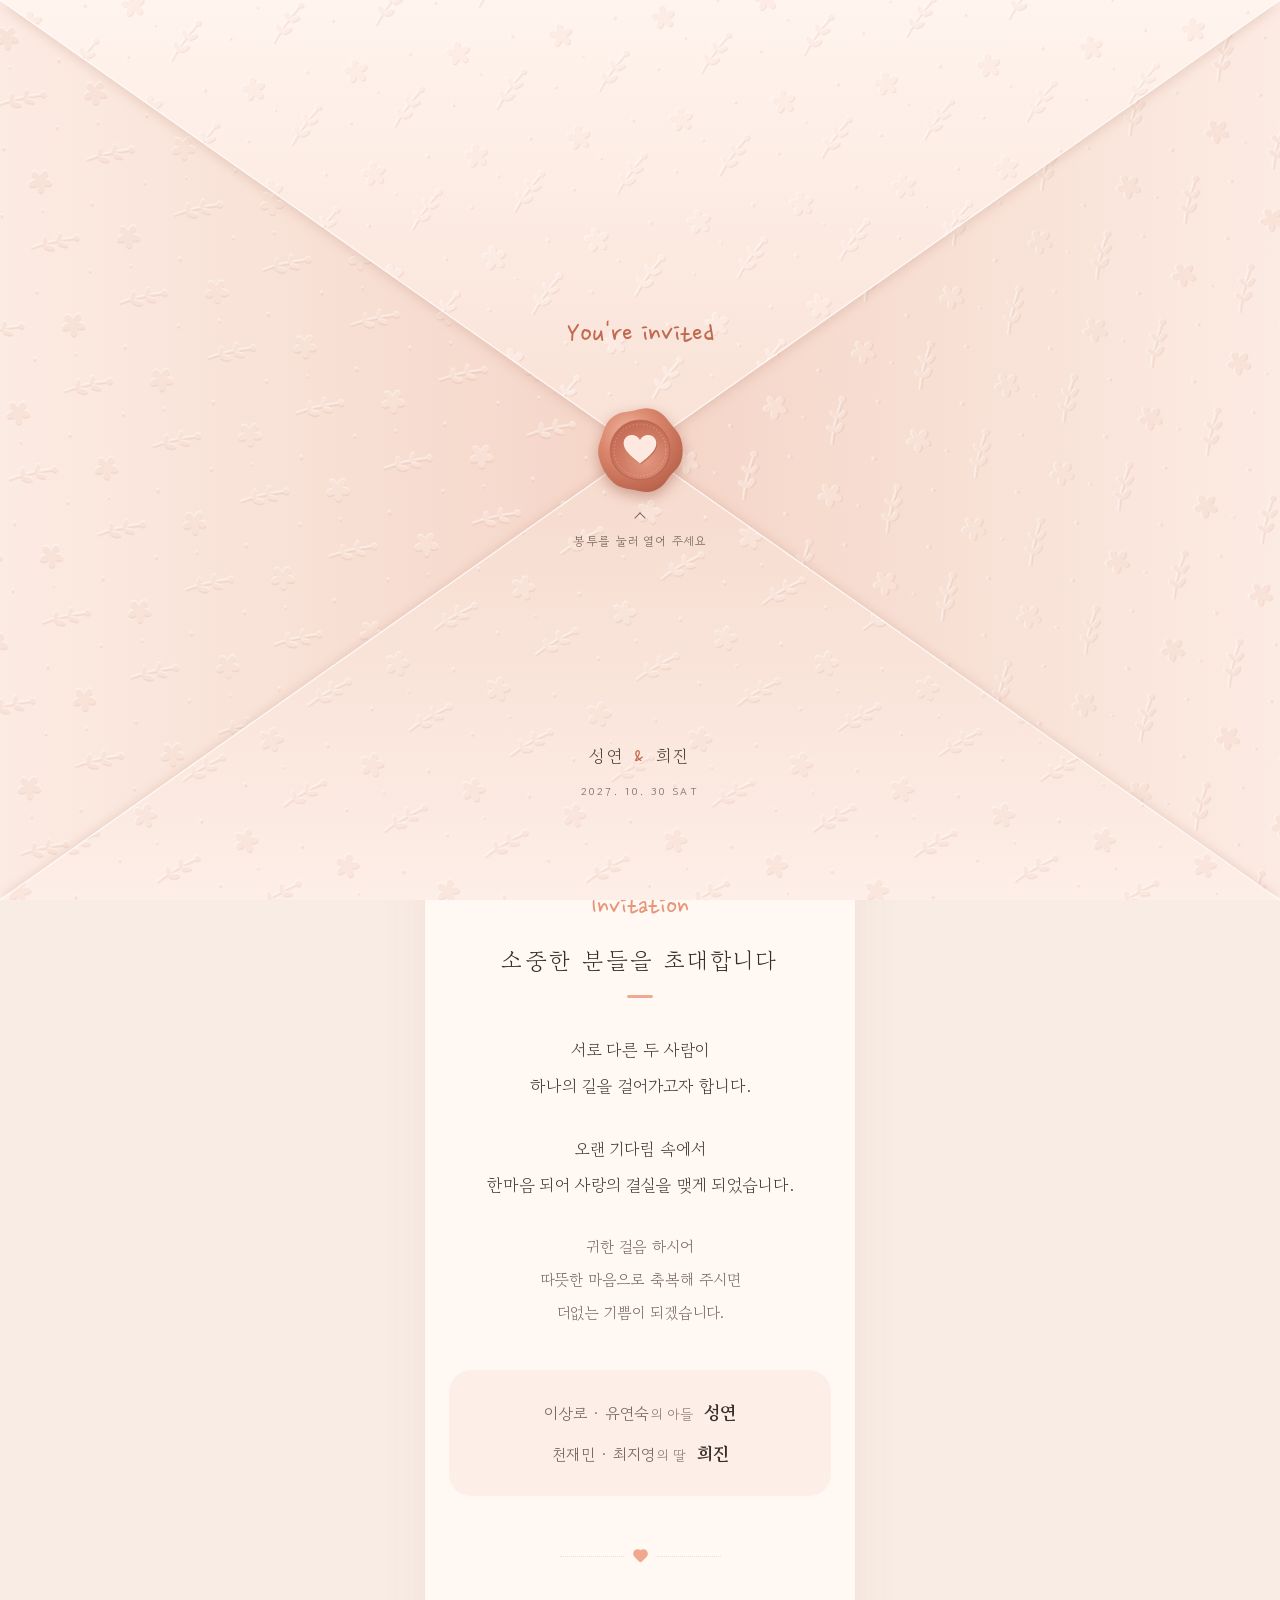
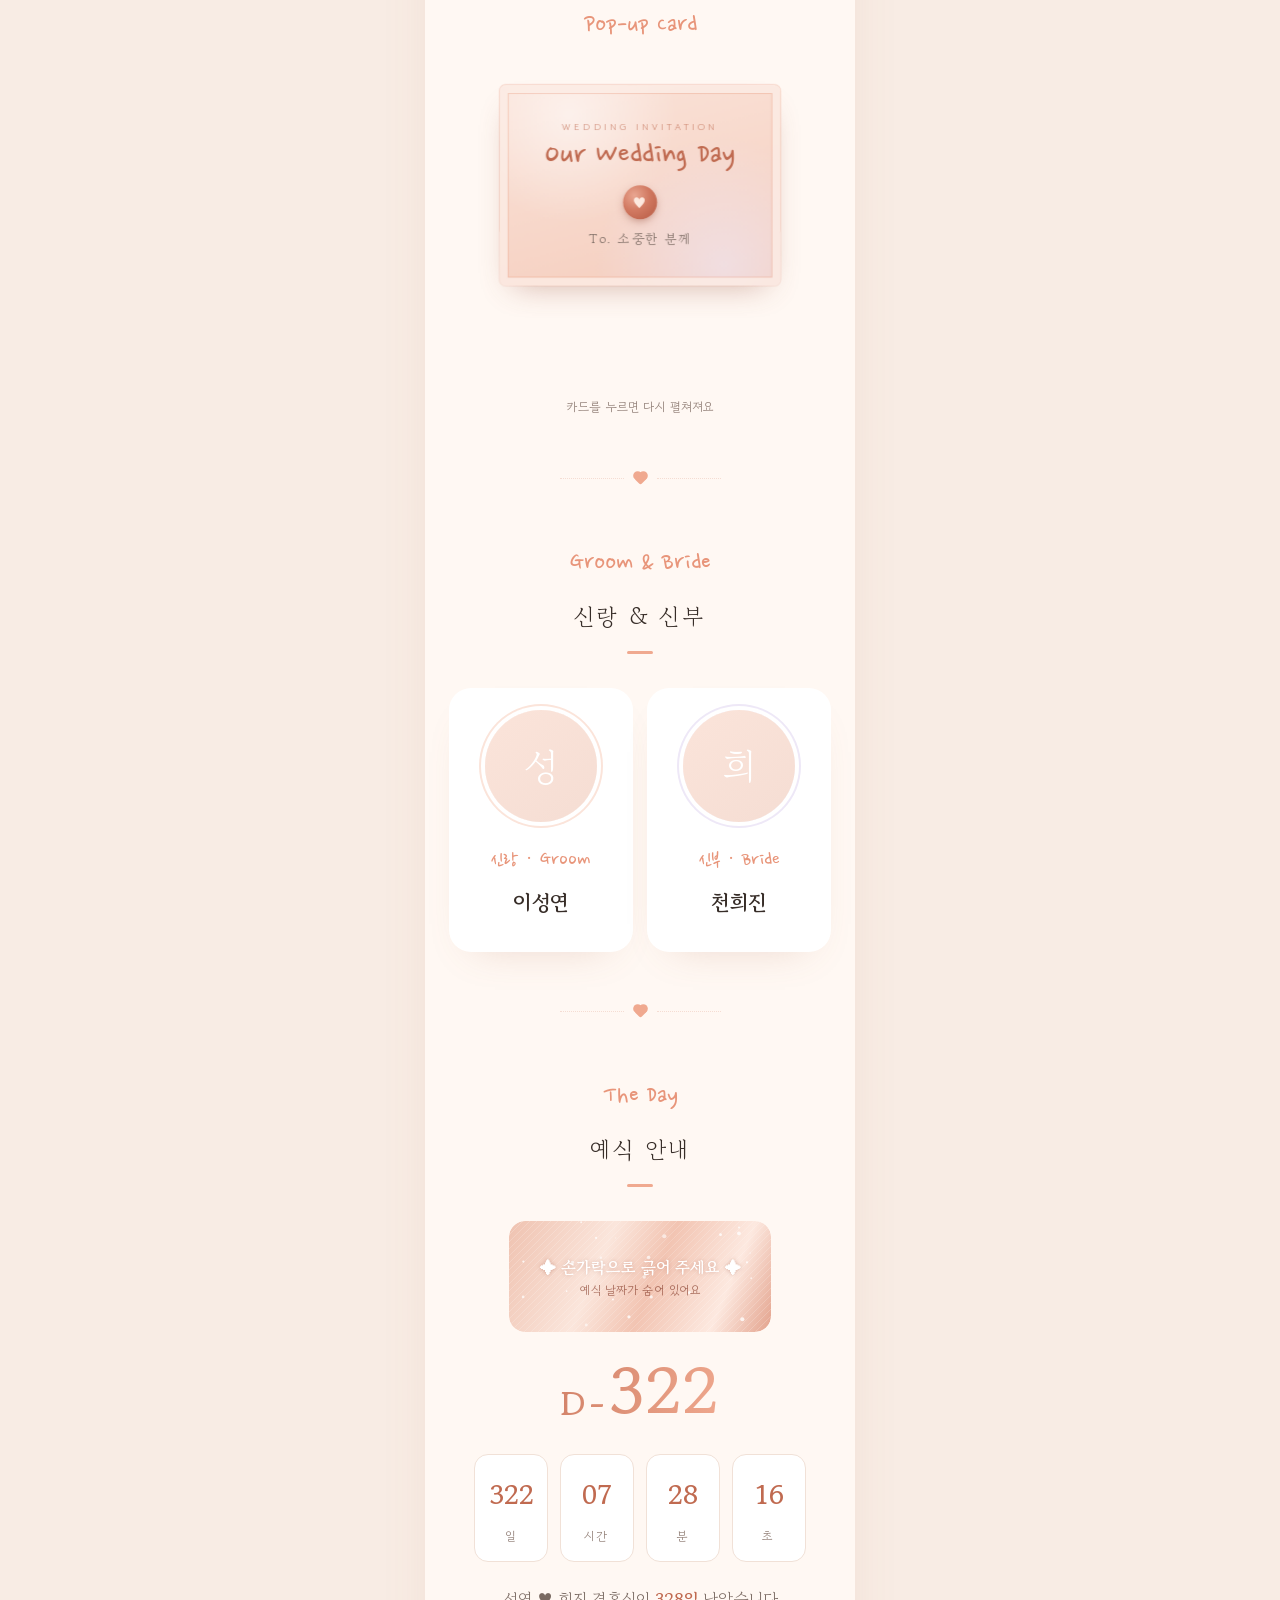
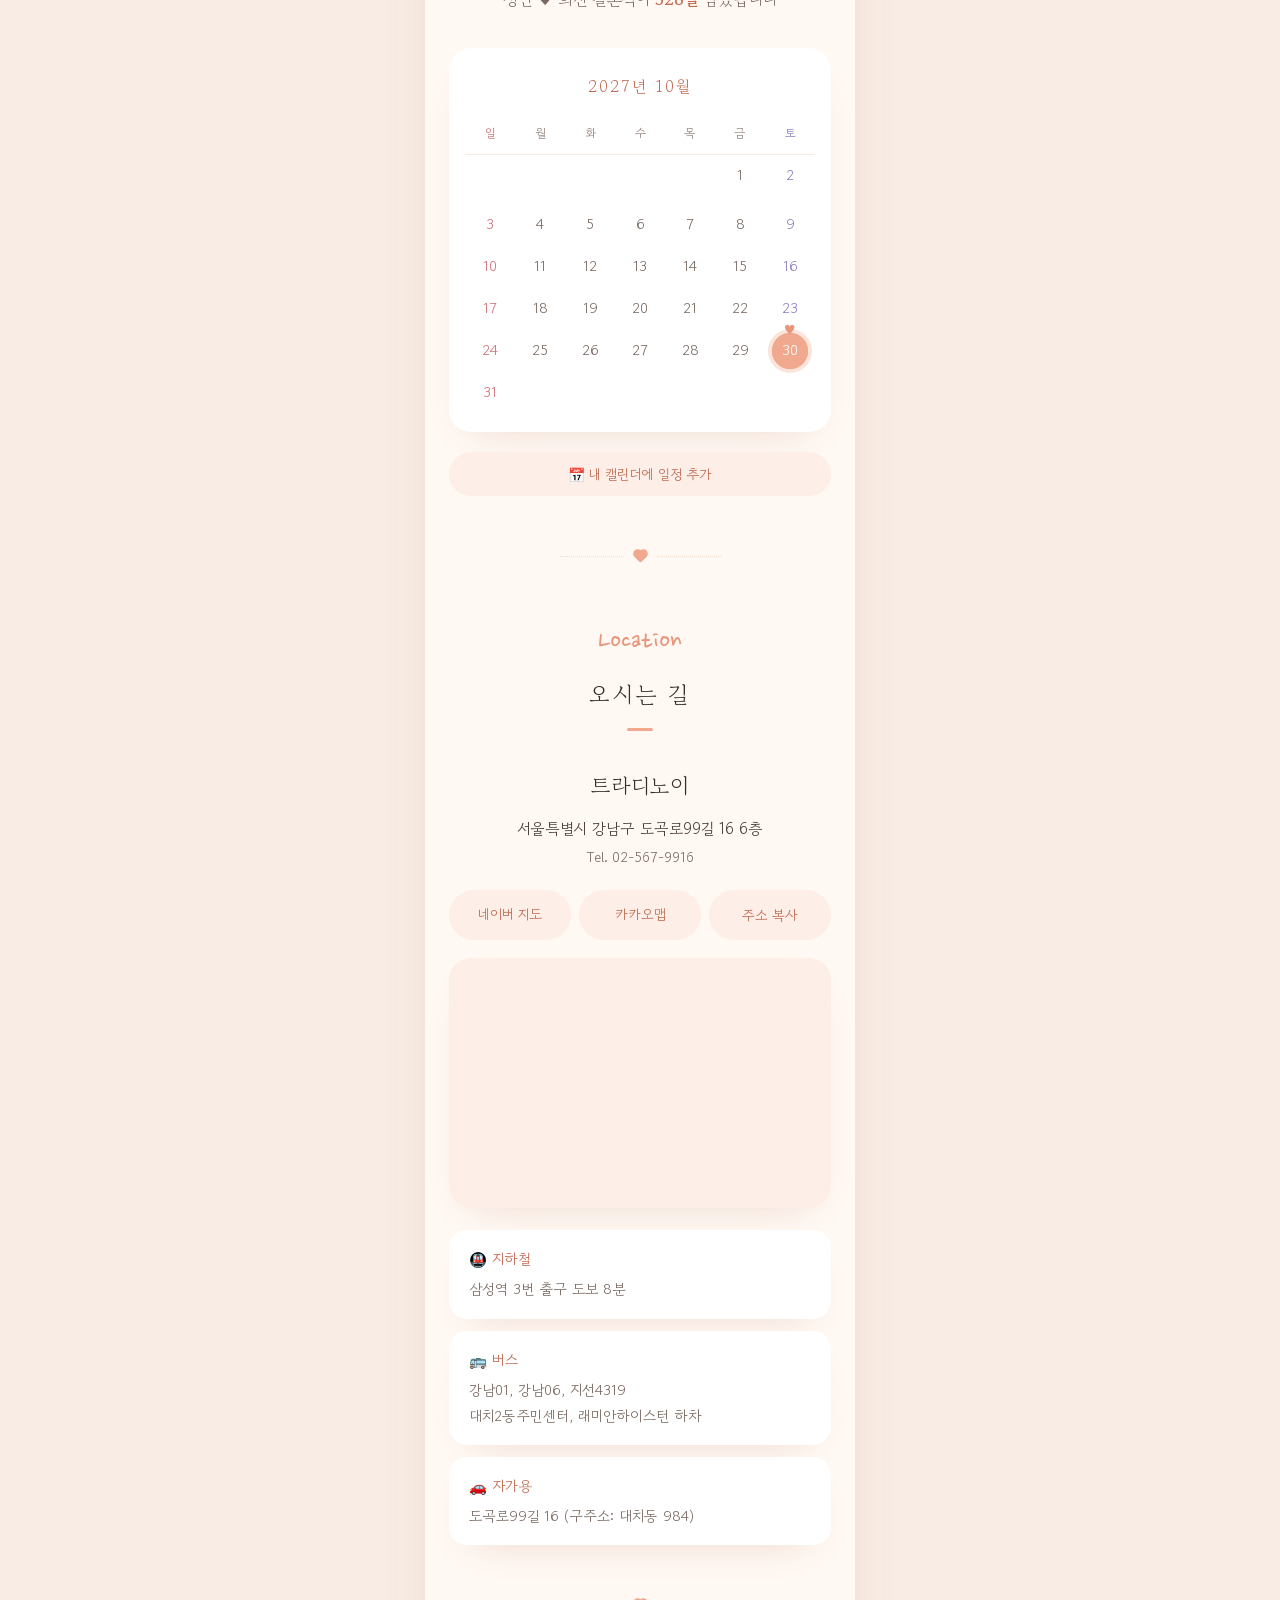
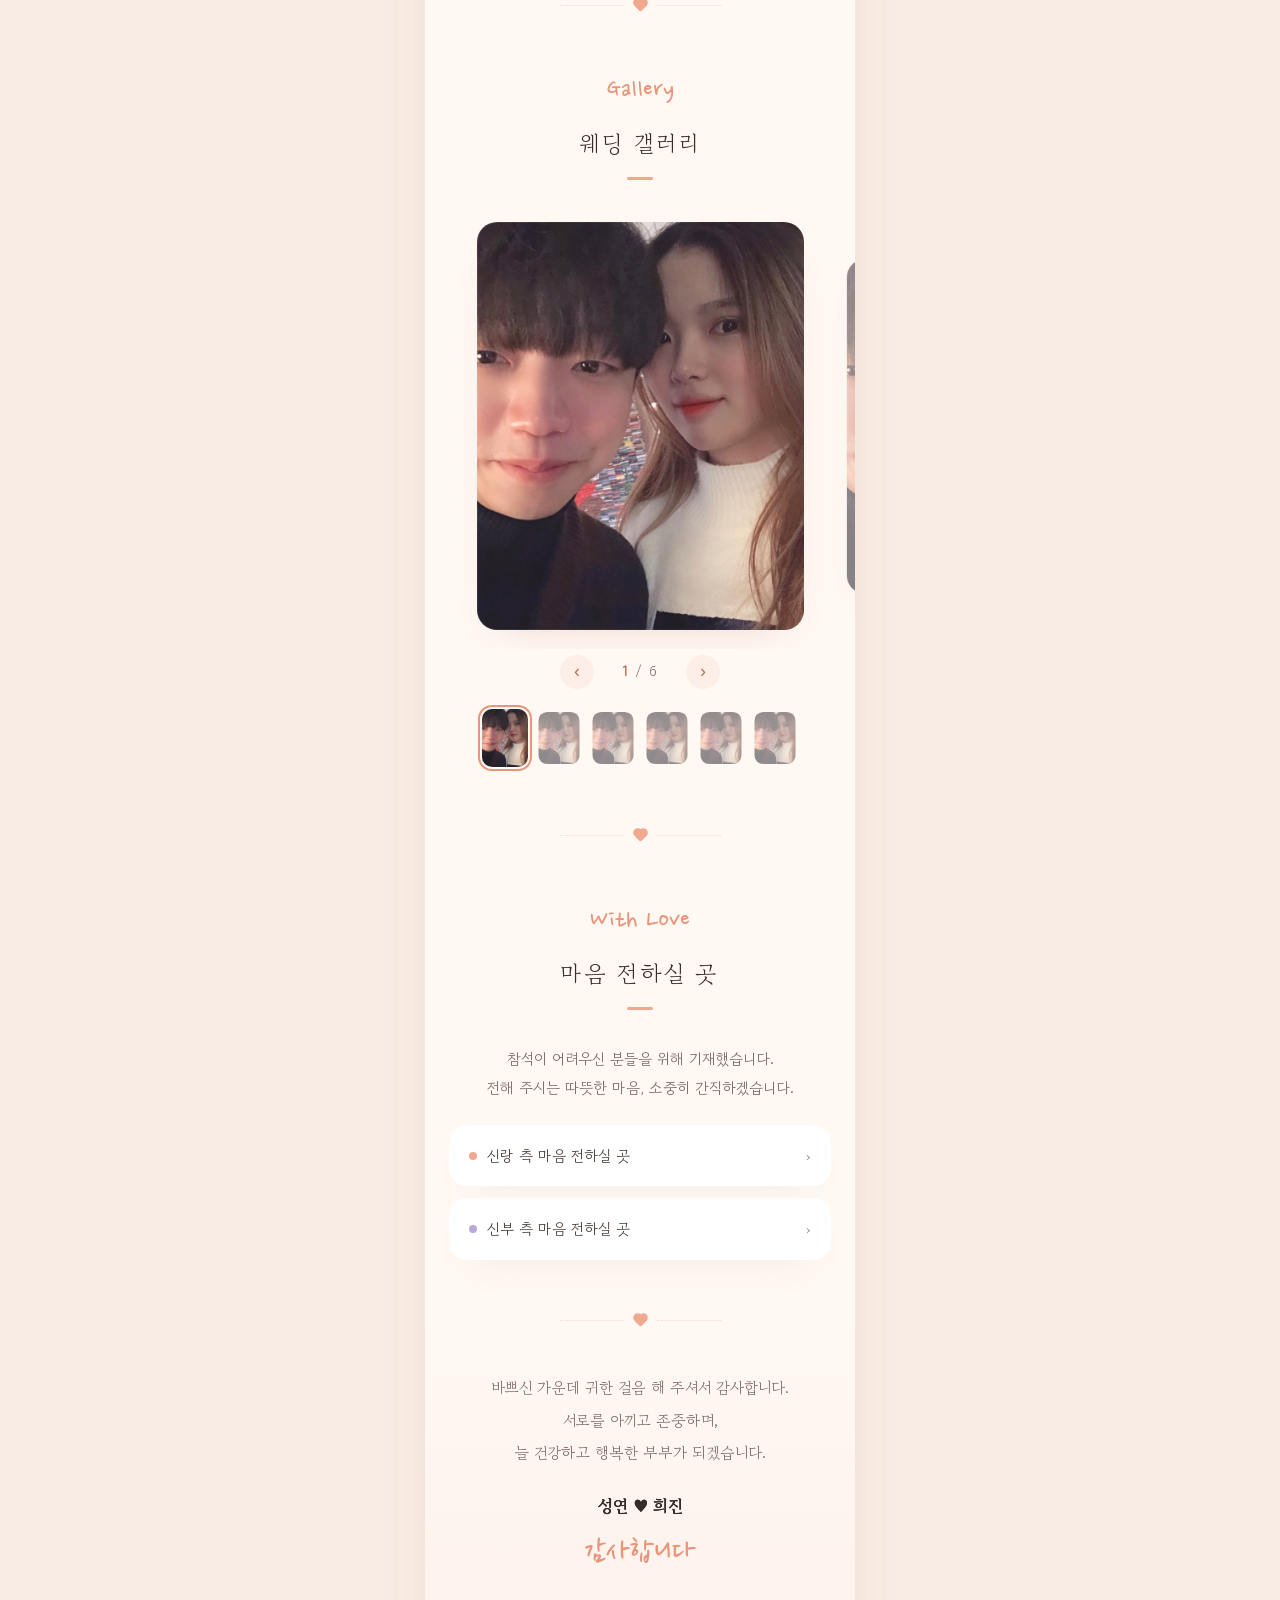
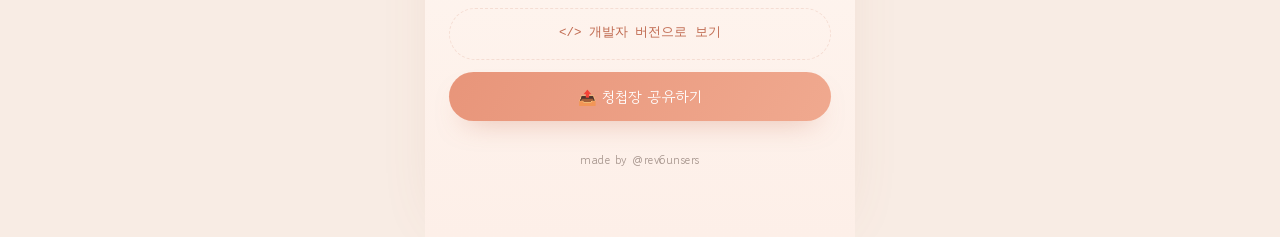
==== commit 0d15dc0f: "오프닝 봉투를 화면 전체 봉투로 교체" ====
--- a/index.html
+++ b/index.html
@@ -37,7 +37,7 @@
 
   <!-- 크림과 피치 톤의 파스텔 version style.
        동작은 js/main.js가, 날짜와 사진과 profile 같은 내용은 js/config.js가 관리한다. -->
-  <link rel="stylesheet" href="css/main.css?v=d8855777" />
+  <link rel="stylesheet" href="css/main.css?v=7c68ecd0" />
 
   <!-- 봉투 오프닝을 볼 차례면, fx.js 가 봉투를 띄우기 전까지 본문을 가린다(본문이 0.5초 먼저 비치는 것 방지).
        fx.js 가 봉투를 붙이자마자 풀고, 혹시 fx.js 가 실패해도 3초 뒤에는 저절로 풀린다. -->
@@ -397,11 +397,11 @@
   <button class="lb-next" id="lbNext" type="button" aria-label="다음 사진">›</button>
 </div>
 
-<script src="js/data.js?v=d8855777"></script><script src="js/config.js?v=d8855777"></script>
-<script src="js/private.js?v=d8855777"></script>
-<script src="js/main.js?v=d8855777"></script>
+<script src="js/data.js?v=7c68ecd0"></script><script src="js/config.js?v=7c68ecd0"></script>
+<script src="js/private.js?v=7c68ecd0"></script>
+<script src="js/main.js?v=7c68ecd0"></script>
 <!-- 화려한 연출(오프닝, 꽃잎, 하트, 제목 등장 등). 없어도 청첩장은 그대로 동작한다. -->
-<script src="js/fx.js?v=d8855777"></script>
+<script src="js/fx.js?v=7c68ecd0"></script>
 
 <!-- 신랑과 신부 profile render. main version 전용이며 CONFIG.profile을 쓴다. -->
 <script>
--- a/css/main.css
+++ b/css/main.css
@@ -1368,264 +1368,219 @@
 /* 17. 연출 (js/fx.js 와 짝)
    색은 이 page의 크림·피치코랄·옅은 라벤더를 그대로 쓴다. */
 
-/* 17-1. 오프닝 인트로: 봉투 (js/fx.js 01)
-   봉인된 봉투가 떠 있고, 누르면 밀랍 도장이 톡 떨어지고 덮개가 열리며 편지가 올라온다.
-   편지에는 'Our Wedding Day' 손글씨가 그려지고 이름과 날짜가 나타난 뒤 막이 걷히듯 청첩장이 열린다. */
+/* 17-1. 오프닝 인트로: 화면 전체 봉투 (js/fx.js 01)
+   크림·피치색 덮개 네 장이 X자로 모이고 가운데에 코랄 밀랍 도장이 찍혀 있다.
+   누르면 덮개가 살짝 벌어지며 틈으로 따뜻한 빛이 새고(.open), 도장 테두리가 빛난 뒤
+   덮개가 바깥으로 열리며 옅어지고 뒤의 청첩장이 드러난다(.reveal). */
 .intro {
   position: fixed;
   inset: 0;
   z-index: 200;
+  overflow: hidden;
+  cursor: pointer;
+  -webkit-tap-highlight-color: transparent;
+  transition: opacity 0.7s ease;
+}
+
+.intro.out { opacity: 0; pointer-events: none; }
+
+.intro-on body { overflow: hidden; }
+
+.ix-in,
+.ix-light,
+.ix-flap {
+  position: absolute;
+  inset: 0;
+}
+
+/* 봉투 안쪽. 처음에는 불투명해서 뒤 본문이 비치지 않는다. */
+.ix-in {
+  background: radial-gradient(circle at 50% 50%, #fbe2d4 0, #f3cbb9 55%, #eebfac 100%);
+  transition: opacity 0.9s ease 0.2s;
+}
+
+/* 틈으로 새어 나오는 빛 */
+.ix-light {
+  opacity: 0;
+  background: radial-gradient(circle at 50% 50%, #fffaf0 0, rgba(255, 228, 190, 0.95) 22%, rgba(255, 200, 160, 0.55) 48%, rgba(246, 196, 170, 0) 75%);
+  transition: opacity 0.9s ease 0.15s;
+}
+
+.intro.open .ix-light { opacity: 1; }
+.intro.reveal .ix-in,
+.intro.reveal .ix-light { opacity: 0; transition: opacity 0.7s ease 0.45s; }
+
+.ix-flap svg {
+  display: block;
+  width: 100%;
+  height: 100%;
+}
+
+.ix-flap {
+  transition: transform 0.85s cubic-bezier(0.2, 0.8, 0.2, 1) 0.1s, opacity 0.7s ease;
+  will-change: transform;
+}
+
+.ix-t { transform-origin: 50% 0; filter: drop-shadow(0 3px 6px rgba(160, 95, 70, 0.2)); }
+.ix-b { transform-origin: 50% 100%; filter: drop-shadow(0 -2px 5px rgba(160, 95, 70, 0.16)); }
+.ix-l { transform-origin: 0 50%; }
+.ix-r { transform-origin: 100% 50%; }
+
+/* 1단계: 덮개가 바깥으로 조금씩 물러나 X자 틈이 생긴다 */
+.intro.open .ix-t { transform: translateY(-9px); }
+.intro.open .ix-b { transform: translateY(9px); }
+.intro.open .ix-l { transform: translateX(-9px); }
+.intro.open .ix-r { transform: translateX(9px); }
+
+/* 2단계: 덮개가 바깥으로 젖혀지며 옅어진다 */
+.intro.reveal .ix-flap {
+  opacity: 0;
+  transition: transform 1.1s cubic-bezier(0.4, 0, 0.2, 1), opacity 0.7s ease 0.35s;
+}
+
+.intro.reveal .ix-t { transform: perspective(1400px) translateY(-9px) rotateX(-62deg); }
+.intro.reveal .ix-b { transform: perspective(1400px) translateY(9px) rotateX(62deg); }
+.intro.reveal .ix-l { transform: perspective(1400px) translateX(-9px) rotateY(62deg); }
+.intro.reveal .ix-r { transform: perspective(1400px) translateX(9px) rotateY(-62deg); }
+
+/* 덮개 위 글자: 위 덮개의 손글씨 인사, 아래 덮개의 이름과 날짜 */
+.ix-to,
+.ix-names {
+  position: absolute;
+  left: 0;
+  right: 0;
+  text-align: center;
+  opacity: 0;
+  transition: opacity 0.9s ease;
+}
+
+.ix-to {
+  top: calc(50% - 142px);
+  font-family: var(--script);
+  font-size: 30px;
+  color: var(--coral-deep);
+  translate: 0 8px;
+  transition: opacity 0.9s ease 0.2s, translate 0.9s ease 0.2s;
+}
+
+.ix-names {
+  bottom: calc(11% + env(safe-area-inset-bottom, 0px));
+  font-family: var(--serif);
+  font-size: 17px;
+  letter-spacing: 0.14em;
+  color: var(--ink);
+  transition-delay: 0.5s;
+}
+
+.ix-names i {
+  margin: 0 3px;
+  font-family: var(--script);
+  font-style: normal;
+  font-size: 20px;
+  color: var(--peach-deep);
+}
+
+.ix-names small {
+  display: block;
+  margin-top: 6px;
+  font-family: var(--sans);
+  font-size: 10.5px;
+  letter-spacing: 0.24em;
+  color: var(--soft);
+}
+
+.intro.ready .ix-to,
+.intro.ready .ix-names { opacity: 1; translate: 0 0; }
+
+/* 밀랍 도장 */
+.ix-seal {
+  position: absolute;
+  left: 50%;
+  top: 50%;
+  z-index: 3;
+  width: 96px;
+  height: 96px;
+  margin: -48px 0 0 -48px;
+  opacity: 0;
+  scale: 0.6;
+  transition: opacity 0.5s ease, scale 0.6s cubic-bezier(0.3, 1.6, 0.5, 1);
+}
+
+.ix-seal svg {
+  position: relative;
+  z-index: 1;
+  display: block;
+  width: 100%;
+  height: 100%;
+  overflow: visible;
+  filter: drop-shadow(0 5px 7px rgba(140, 60, 40, 0.38));
+}
+
+/* 도장 뒤로 번지는 빛 */
+.ix-seal::before {
+  content: '';
+  position: absolute;
+  inset: -80%;
+  border-radius: 50%;
+  background: radial-gradient(circle, rgba(255, 240, 212, 0.95) 0, rgba(255, 210, 160, 0.6) 28%, rgba(255, 196, 150, 0) 62%);
+  opacity: 0;
+  scale: 0.5;
+  transition: opacity 0.7s ease 0.4s, scale 0.9s ease 0.4s;
+}
+
+/* 도장 테두리에 도는 금빛 */
+.ix-seal::after {
+  content: '';
+  position: absolute;
+  inset: 17%;
+  z-index: 2;
+  border-radius: 50%;
+  pointer-events: none;
+  box-shadow: 0 0 0 1.5px rgba(255, 232, 196, 0), 0 0 18px 5px rgba(255, 196, 140, 0);
+  transition: box-shadow 0.6s ease 0.5s;
+}
+
+.intro.ready .ix-seal { opacity: 1; scale: 1; transition-delay: 0.15s; }
+.intro.ready:not(.open) .ix-seal svg { animation: ix-breathe 2.4s ease-in-out 1.2s infinite; }
+.intro.open .ix-seal svg { animation: ix-press 0.35s ease; }
+.intro.open .ix-seal::before { opacity: 1; scale: 1; }
+.intro.open .ix-seal::after { box-shadow: 0 0 0 1.5px rgba(255, 236, 204, 0.95), 0 0 18px 5px rgba(255, 196, 140, 0.85); }
+.intro.reveal .ix-seal { opacity: 0; scale: 1.25; transition: opacity 0.55s ease, scale 0.7s ease; }
+
+@keyframes ix-breathe { 50% { scale: 1.04; } }
+@keyframes ix-press { 40% { scale: 0.9; } }
+
+/* 안내: 도장 아래 위쪽 화살표와 문구 */
+.ix-hint {
+  position: absolute;
+  left: 0;
+  right: 0;
+  top: calc(50% + 64px);
+  z-index: 3;
   display: flex;
   flex-direction: column;
   align-items: center;
-  justify-content: center;
-  background: var(--paper);
-  clip-path: inset(0 0 0 0);
-  transition: clip-path 0.95s cubic-bezier(0.7, 0, 0.2, 1), opacity 0.95s ease;
-  cursor: pointer;
-  -webkit-tap-highlight-color: transparent;
-}
-
-.intro.out { clip-path: inset(0 0 100% 0); opacity: 0.6; pointer-events: none; }
-
-.intro-on body { overflow: hidden; }
-
-.intro-glow {
-  position: absolute;
-  inset: -20%;
-  background:
-    radial-gradient(circle at 30% 35%, var(--peach-soft) 0, transparent 40%),
-    radial-gradient(circle at 70% 65%, var(--lilac-soft) 0, transparent 42%);
-  animation: intro-drift 6s ease-in-out infinite alternate;
-}
-
-@keyframes intro-drift {
-  to { translate: 4% -3%; scale: 1.08; }
-}
-
-/* 봉투 위 손글씨 인사 */
-.env-to {
-  position: relative;
-  margin-bottom: 26px;
-  font-family: var(--script);
-  font-size: 30px;
-  color: var(--coral-deep);
-  opacity: 0;
-  translate: 0 10px;
-  transition: opacity 0.8s ease, translate 0.8s ease;
-}
-
-.intro.ready .env-to { opacity: 1; translate: 0 0; transition-delay: 0.3s; }
-.intro.open .env-to { opacity: 0; translate: 0 -10px; transition-delay: 0s; }
-
-/* 봉투 몸통. 3:2 비율, 화면 폭에 맞춰 줄어든다. */
-.env-wrap {
-  position: relative;
-  width: min(78vw, 300px);
-  aspect-ratio: 3 / 2;
-  opacity: 0;
-  translate: 0 24px;
-  scale: 0.94;
-  transition: opacity 0.8s ease, translate 1s cubic-bezier(0.2, 0.8, 0.2, 1), scale 1s cubic-bezier(0.2, 0.8, 0.2, 1);
-}
-
-.intro.ready .env-wrap { opacity: 1; translate: 0 0; scale: 1; }
-.intro.ready:not(.open) .env-wrap { animation: env-float 3.2s ease-in-out 1s infinite; }
-.intro.open .env-wrap { translate: 0 64px; transition-delay: 0.7s; }
-
-@keyframes env-float {
-  0%, 100% { transform: translateY(0) rotate(-0.6deg); }
-  50%      { transform: translateY(-7px) rotate(0.6deg); }
-}
-
-.env { position: absolute; inset: 0; }
-
-.env-back {
-  position: absolute;
-  inset: 0;
-  border-radius: 8px;
-  background: linear-gradient(180deg, #d99c86 0%, #e6b3a0 70%, #eec4b3 100%);   /* 봉투 안쪽: 앞주머니보다 어둡게 */
-  box-shadow: 0 22px 40px -22px rgba(150, 80, 60, 0.55);
-}
-
-/* 편지. 봉투 안에 있다가 위로 올라온다. */
-.env-letter {
-  position: absolute;
-  left: 6%;
-  right: 6%;
-  top: 5%;
-  height: 92%;
-  z-index: 2;
-  display: flex;
-  flex-direction: column;
-  align-items: center;
-  padding-top: 6px;
-  border-radius: 6px;
-  background:
-    linear-gradient(var(--line-soft), var(--line-soft)) 50% 100% / 70% 1px no-repeat,
-    #fffaf6;
-  box-shadow: 0 0 0 1px var(--line), 0 8px 18px -10px rgba(120, 70, 50, 0.4);
-  transition: transform 1s cubic-bezier(0.3, 0.9, 0.25, 1);
-  transition-delay: 0.75s;
-}
-
-.intro.open .env-letter { transform: translateY(-66%); }
-
-.env-letter .intro-sign {
-  width: 92%;
-  overflow: visible;
-}
-
-.intro-sign text {
-  font-family: var(--script);
-  font-size: 58px;
-  fill: transparent;
-  stroke: var(--coral);
-  stroke-width: 1.2;
-  stroke-dasharray: 760;
-  stroke-dashoffset: 760;
-}
-
-.intro.open .intro-sign text {
-  animation: sign-draw 1.5s cubic-bezier(0.6, 0, 0.3, 1) 1.35s forwards, sign-fill 0.7s ease 2.5s forwards;
-}
-
-@keyframes sign-draw { to { stroke-dashoffset: 0; } }
-@keyframes sign-fill { to { fill: var(--coral); stroke-width: 0.4; } }
-
-.intro-names,
-.intro-date {
-  opacity: 0;
-  translate: 0 8px;
-  transition: opacity 0.7s ease, translate 0.7s cubic-bezier(0.2, 0.8, 0.2, 1);
-}
-
-.intro-names {
-  margin-top: -4px;
-  font-family: var(--serif);
-  font-size: 21px;
-  letter-spacing: 0.1em;
-  color: var(--ink-bright);
-}
-
-.intro-names i {
-  font-family: var(--script);
-  font-style: normal;
-  font-size: 23px;
-  color: var(--peach-deep);
-  margin: 0 4px;
-}
-
-.intro-date {
-  margin-top: 4px;
-  font-size: 10.5px;
-  letter-spacing: 0.22em;
+  gap: 8px;
+  font-size: 12px;
+  letter-spacing: 0.06em;
   color: var(--soft);
-}
-
-.intro.open .intro-names { opacity: 1; translate: 0 0; transition-delay: 2.2s; }
-.intro.open .intro-date  { opacity: 1; translate: 0 0; transition-delay: 2.5s; }
-
-/* 앞주머니: 양옆 삼각과 아래 삼각 */
-.env-pocket {
-  position: absolute;
-  inset: 0;
-  z-index: 3;
-}
-
-/* 앞주머니 모양은 SVG로 그린다(clip-path는 봉투가 움직이는 동안 일부 browser에서 잠깐 안 먹는다). */
-.env-pocket svg {
-  position: absolute;
-  inset: 0;
-  width: 100%;
-  height: 100%;
-  overflow: visible;
-}
-
-
-.env-pocket::before {
-  content: 'with love';
-  position: absolute;
-  left: 0;
-  right: 0;
-  bottom: 9%;
-  z-index: 1;
-  text-align: center;
-  font-family: var(--script);
-  font-size: 19px;
-  color: var(--coral-deep);
-  opacity: 0.8;
-}
-
-/* 윗덮개. 위쪽 모서리를 축으로 뒤로 넘어가며 열린다. 반쯤 넘어가면 편지 뒤로 내려간다. */
-.env-flap {
-  position: absolute;
-  inset: 0 0 auto 0;
-  height: 62%;
-  z-index: 4;
-  background: linear-gradient(180deg, #f6d2c2 0%, #f1c3b0 100%);
-  clip-path: polygon(0 0, 100% 0, 50% 100%);
-  transform-origin: 50% 0;
-  transform: perspective(700px) rotateX(0deg);
-  transition: transform 0.7s cubic-bezier(0.5, 0, 0.3, 1) 0.25s, z-index 0s linear 0.6s;
-}
-
-.intro.open .env-flap {
-  z-index: 1;
-  transform: perspective(700px) rotateX(180deg);
-}
-
-/* 밀랍 도장 */
-.env-seal {
-  position: absolute;
-  left: 50%;
-  top: 62%;
-  z-index: 5;
-  display: grid;
-  place-items: center;
-  width: 58px;
-  height: 58px;
-  margin: -29px 0 0 -29px;
-  border-radius: 50%;
-  background: radial-gradient(circle at 34% 30%, #eaa792 0%, #d27a62 45%, #b65a43 100%);
-  box-shadow: 0 6px 14px -4px rgba(140, 60, 40, 0.55), inset 0 -3px 6px rgba(120, 40, 25, 0.35);
-  color: #fff7f2;
-  font-family: var(--serif);
-  font-size: 13px;
-  letter-spacing: 0.04em;
-  transition: transform 0.45s cubic-bezier(0.5, -0.4, 0.6, 1), opacity 0.4s ease;
-}
-
-.env-seal::before {
-  content: '';
-  position: absolute;
-  inset: 5px;
-  border-radius: 50%;
-  border: 1.5px dashed rgba(255, 240, 232, 0.45);
-}
-
-.intro.ready:not(.open) .env-seal { animation: seal-pulse 1.6s ease-in-out 1.2s infinite; }
-
-@keyframes seal-pulse {
-  0%, 100% { box-shadow: 0 6px 14px -4px rgba(140, 60, 40, 0.55), 0 0 0 0 rgba(232, 149, 122, 0.45); }
-  50%      { box-shadow: 0 6px 14px -4px rgba(140, 60, 40, 0.55), 0 0 0 12px rgba(232, 149, 122, 0); }
-}
-
-.intro.open .env-seal { transform: translateY(26px) scale(0.6) rotate(-25deg); opacity: 0; }
-
-.intro-hint {
-  position: absolute;
-  bottom: calc(36px + env(safe-area-inset-bottom, 0px));
-  font-size: 12.5px;
-  color: var(--faint);
   opacity: 0;
   transition: opacity 0.6s ease;
 }
 
-.intro.ready .intro-hint { opacity: 1; transition-delay: 1.4s; animation: hint-blink 2.4s ease-in-out 2s infinite; }
-.intro.open .intro-hint { opacity: 0; animation: none; transition-delay: 0s; }
-
-@keyframes hint-blink { 50% { opacity: 0.45; } }
+.ix-chev {
+  width: 8px;
+  height: 8px;
+  border-left: 1.5px solid currentColor;
+  border-top: 1.5px solid currentColor;
+  rotate: 45deg;
+}
+
+.intro.ready .ix-hint { opacity: 1; transition-delay: 1.1s; }
+.intro.ready:not(.open) .ix-chev { animation: ix-bob 1.6s ease-in-out 1.5s infinite; }
+.intro.open .ix-hint { opacity: 0; transition-delay: 0s; }
+
+@keyframes ix-bob { 50% { translate: 0 -4px; } }
 
 /* 17-2. 표지: 꽃잎 canvas, 사진 Ken Burns와 빛 번짐, 떠다니는 배경 원 */
 .cover .petals {
@@ -2436,16 +2391,6 @@
 .popup.open .pb-layer { opacity: 1; }
 .popup.open .pb-back { transform: translateY(-2px) rotateX(0deg); }
 
-/* 17-1 보충: 밀랍 도장의 하트. 살짝 눌러 찍힌 듯 안쪽 그림자를 준다. */
-.env-seal span {
-  position: relative;
-  font-size: 26px;
-  line-height: 1;
-  color: #fde9df;
-  text-shadow: 0 -1px 0 rgba(120, 40, 25, 0.35), 0 1px 1px rgba(255, 255, 255, 0.35);
-  translate: 0 1px;
-}
-
 /* 24-2. 닫힌 카드는 정면을 보고 세워 둔다.
    장면 전체를 접힌 선 기준으로 세웠다가(-90deg), 펼치면서 위에서 내려다보는 각도(-14deg)로 눕힌다.
    그래서 닫혀 있을 때는 표지가 반듯한 카드로 보이고, 열리면서 입체 무대가 된다. */
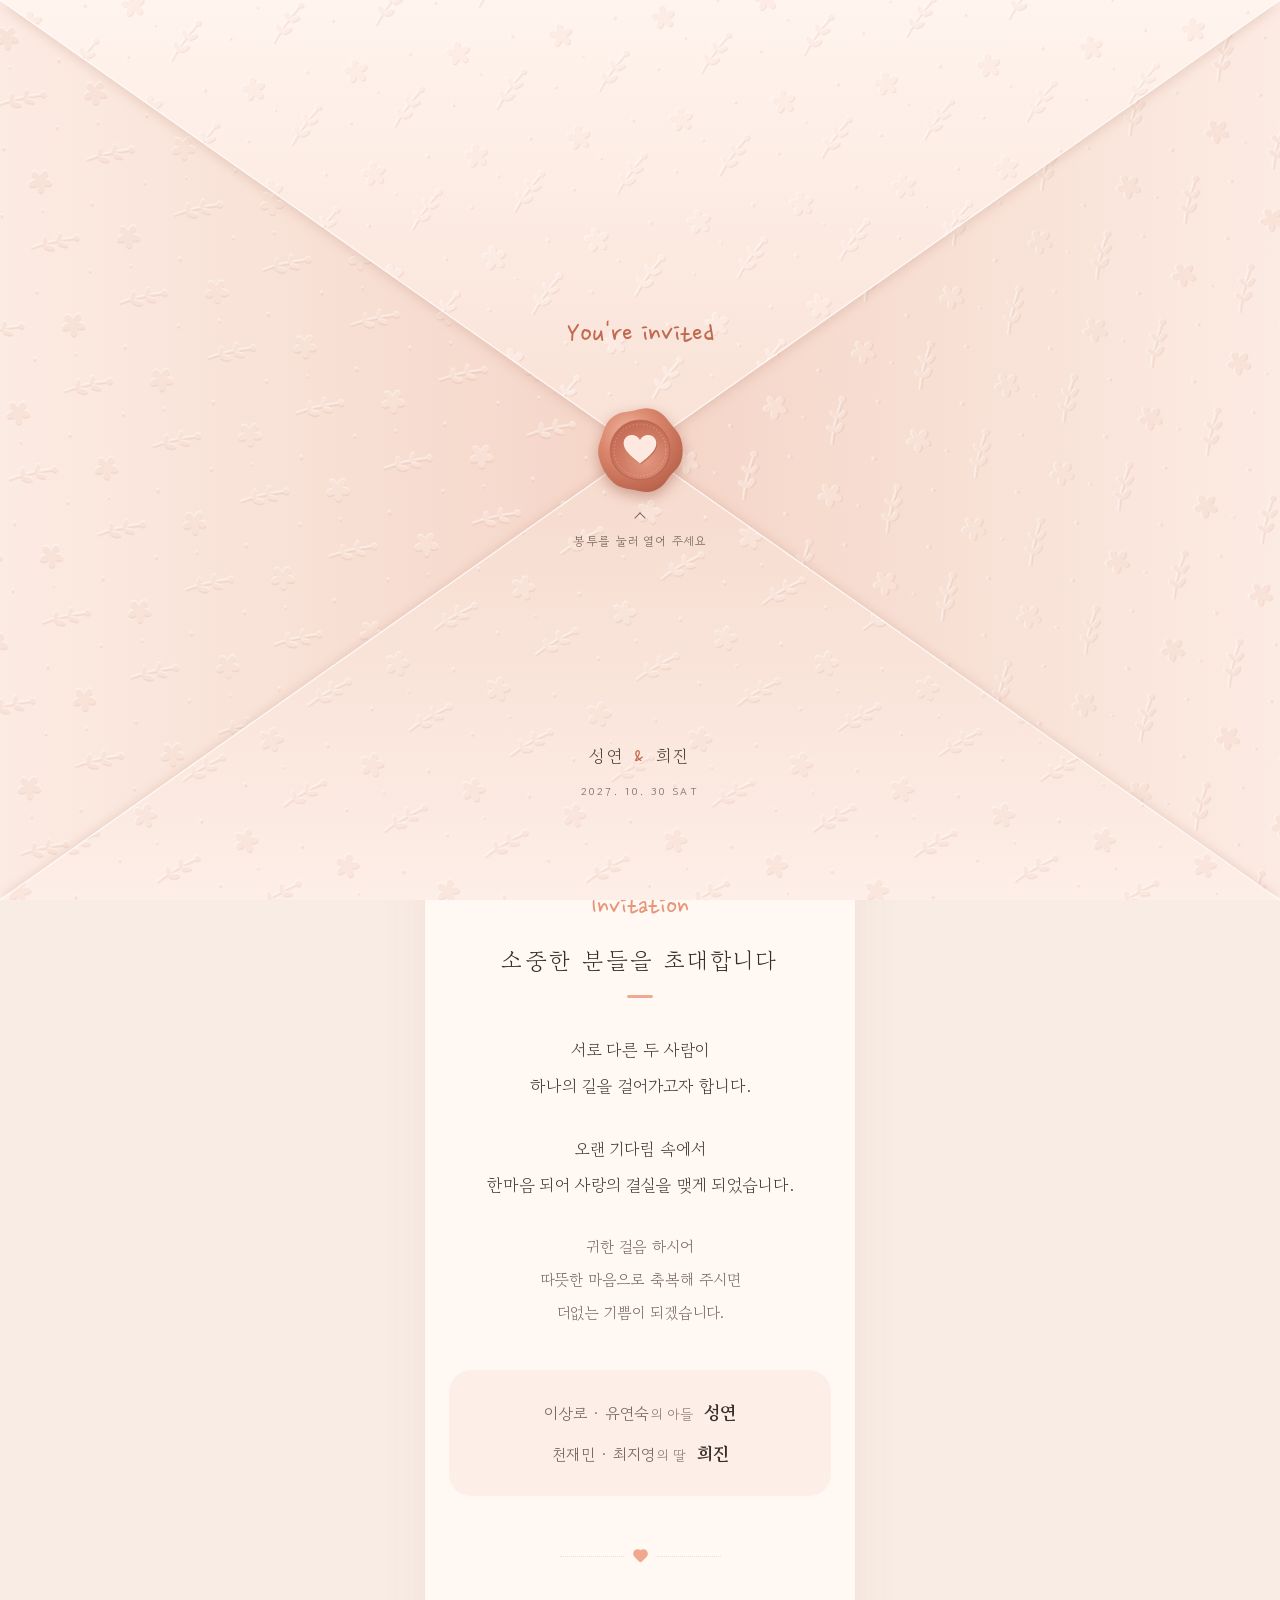
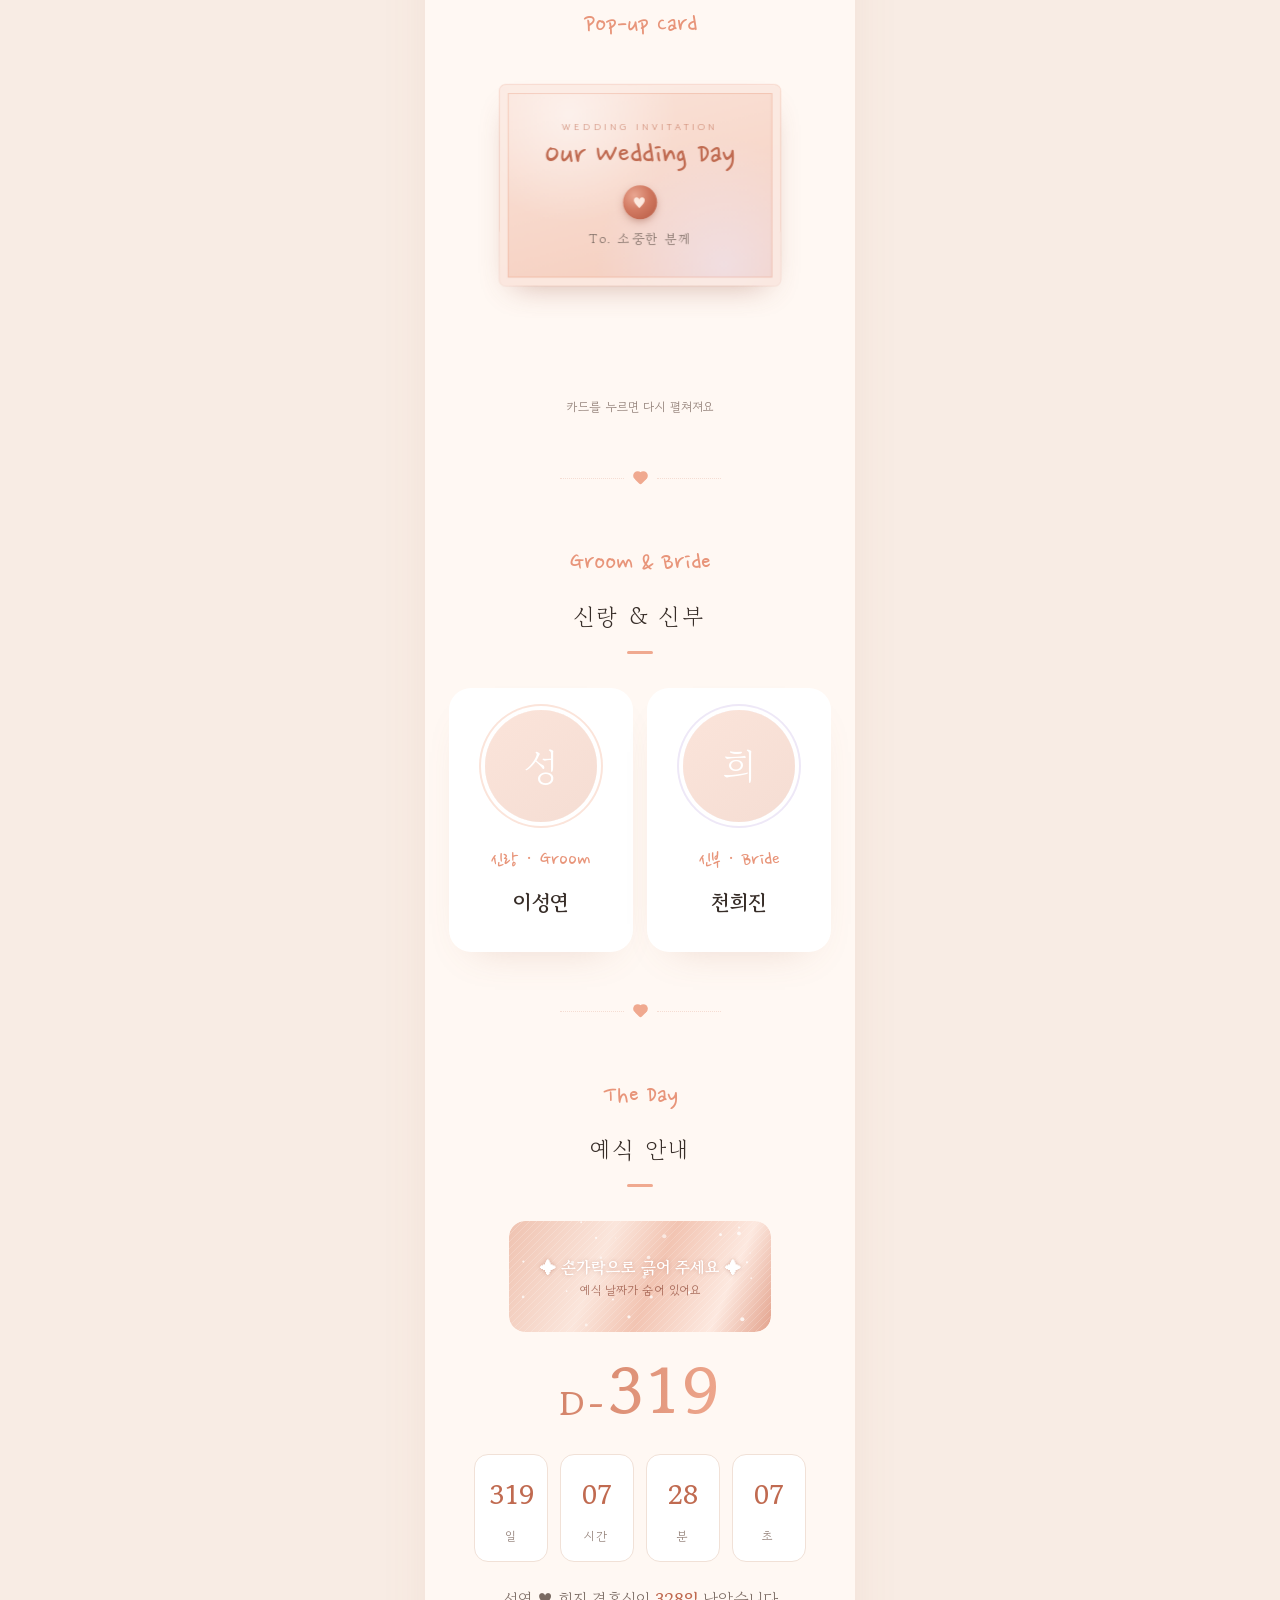
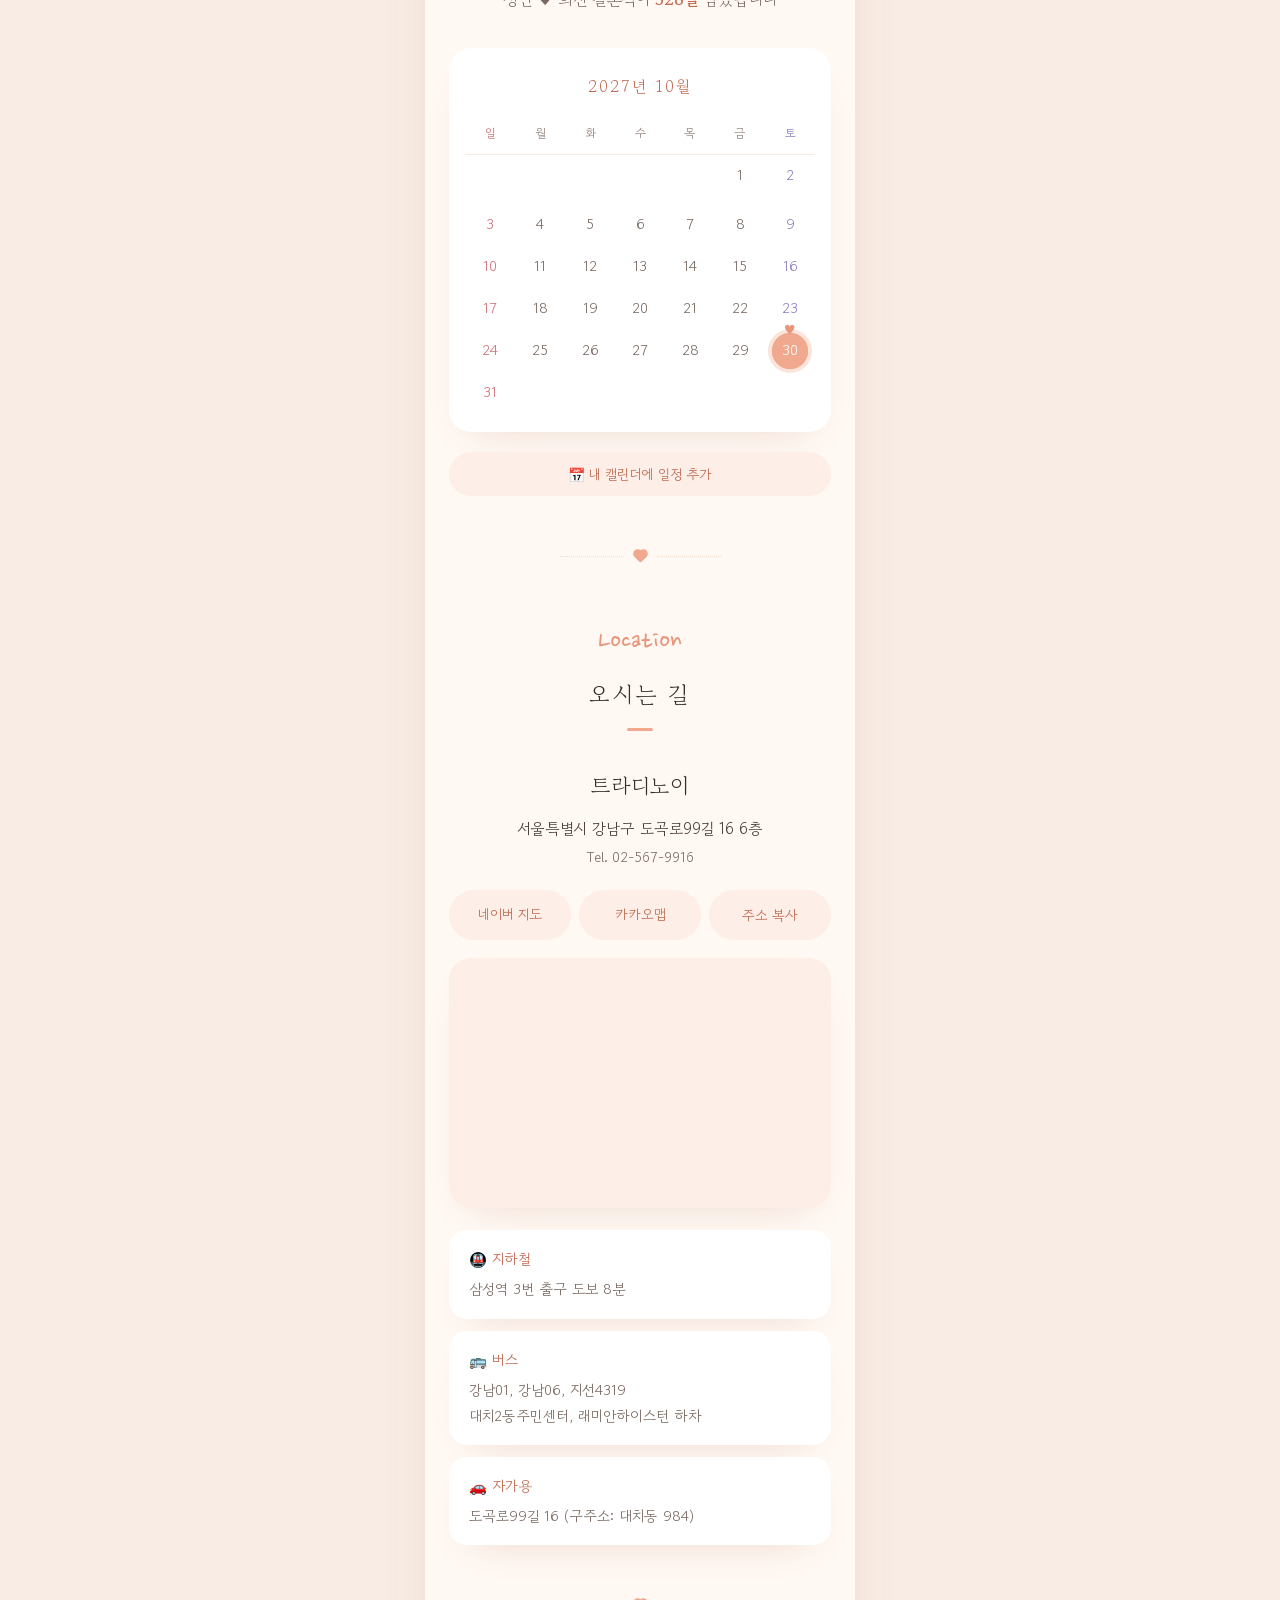
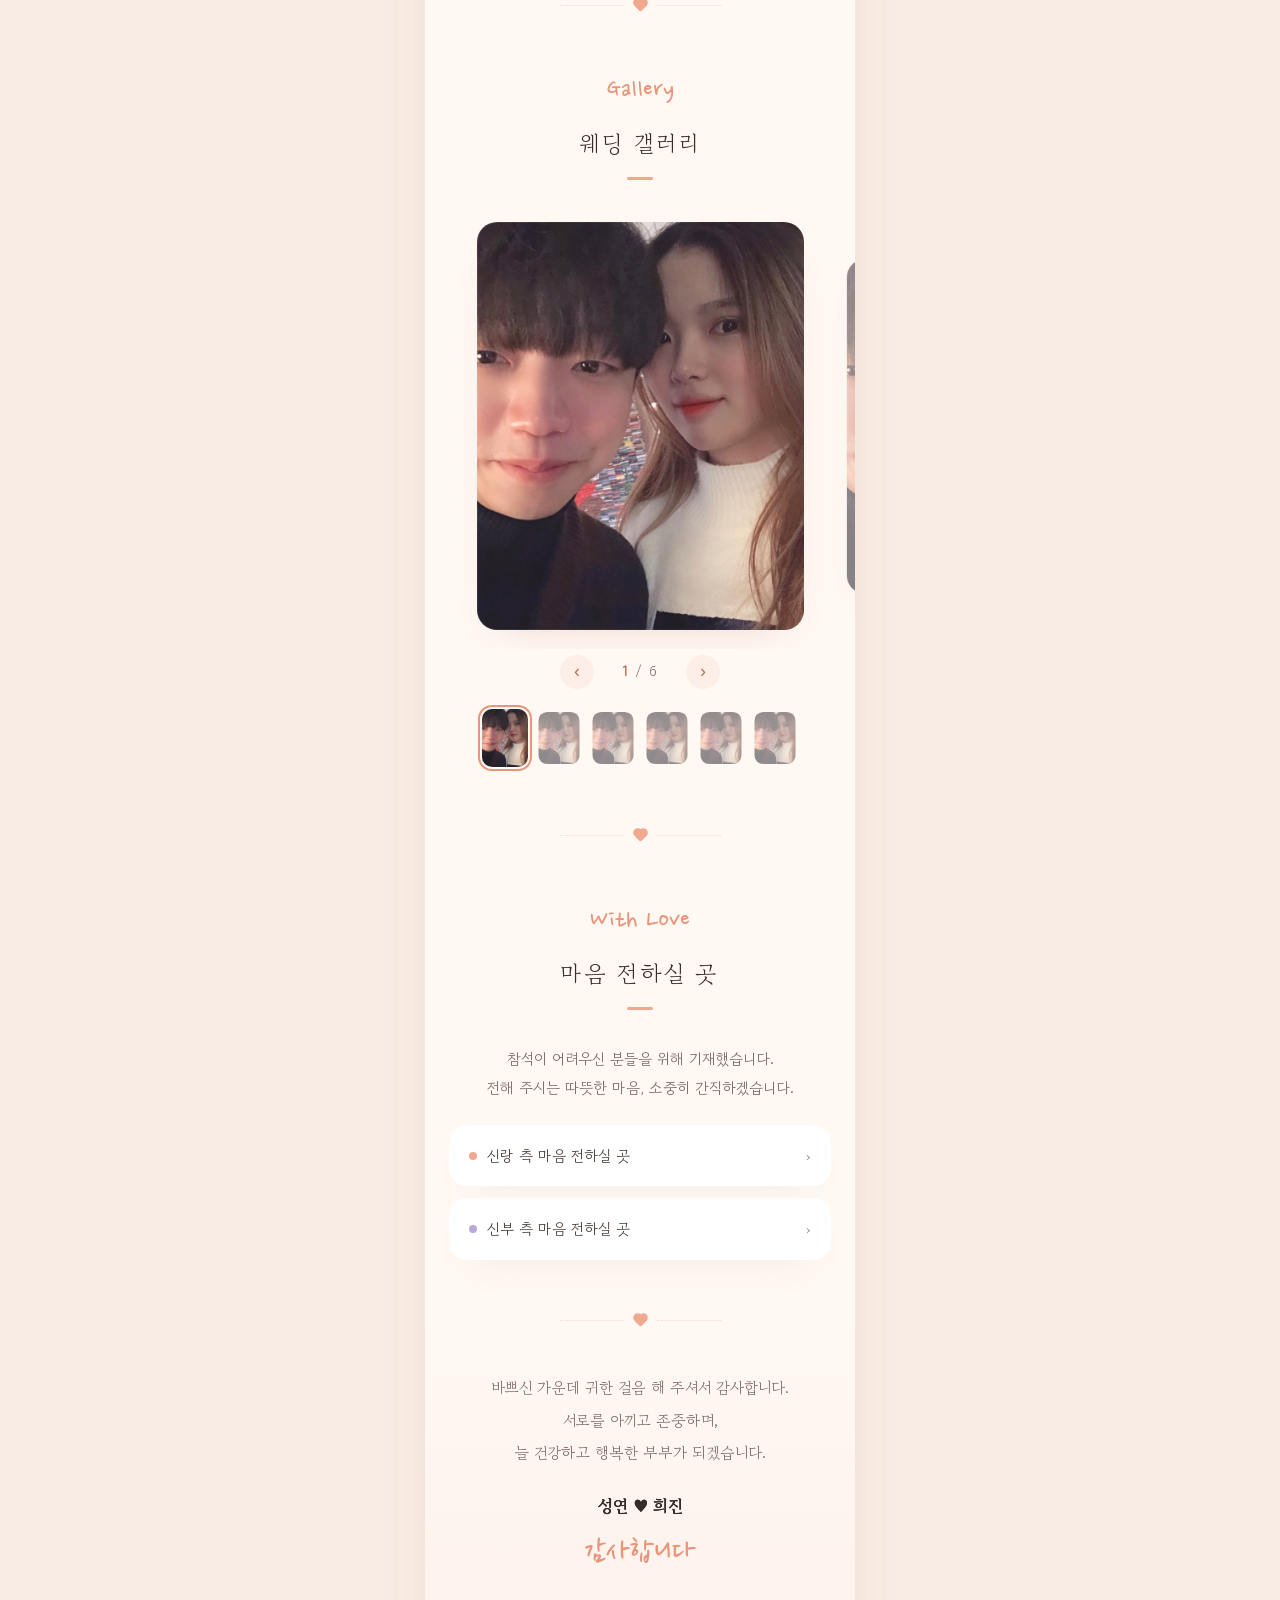
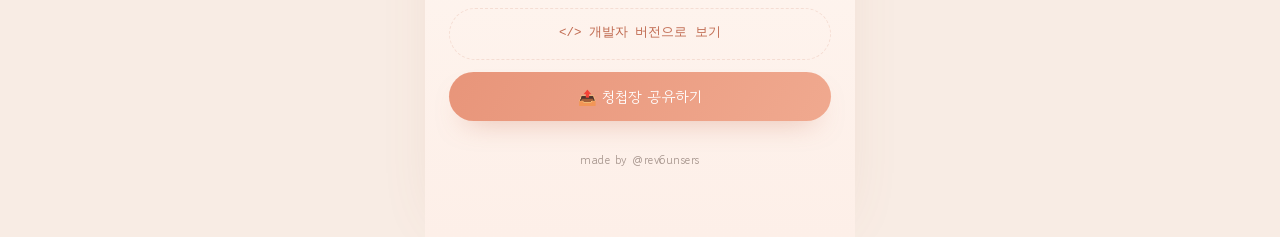
==== commit 49d8bd4b: "오프닝 봉투 여는 흐름 자연스럽게" ====
--- a/index.html
+++ b/index.html
@@ -37,7 +37,7 @@
 
   <!-- 크림과 피치 톤의 파스텔 version style.
        동작은 js/main.js가, 날짜와 사진과 profile 같은 내용은 js/config.js가 관리한다. -->
-  <link rel="stylesheet" href="css/main.css?v=7c68ecd0" />
+  <link rel="stylesheet" href="css/main.css?v=a5da6531" />
 
   <!-- 봉투 오프닝을 볼 차례면, fx.js 가 봉투를 띄우기 전까지 본문을 가린다(본문이 0.5초 먼저 비치는 것 방지).
        fx.js 가 봉투를 붙이자마자 풀고, 혹시 fx.js 가 실패해도 3초 뒤에는 저절로 풀린다. -->
@@ -397,11 +397,11 @@
   <button class="lb-next" id="lbNext" type="button" aria-label="다음 사진">›</button>
 </div>
 
-<script src="js/data.js?v=7c68ecd0"></script><script src="js/config.js?v=7c68ecd0"></script>
-<script src="js/private.js?v=7c68ecd0"></script>
-<script src="js/main.js?v=7c68ecd0"></script>
+<script src="js/data.js?v=a5da6531"></script><script src="js/config.js?v=a5da6531"></script>
+<script src="js/private.js?v=a5da6531"></script>
+<script src="js/main.js?v=a5da6531"></script>
 <!-- 화려한 연출(오프닝, 꽃잎, 하트, 제목 등장 등). 없어도 청첩장은 그대로 동작한다. -->
-<script src="js/fx.js?v=7c68ecd0"></script>
+<script src="js/fx.js?v=a5da6531"></script>
 
 <!-- 신랑과 신부 profile render. main version 전용이며 CONFIG.profile을 쓴다. -->
 <script>
--- a/css/main.css
+++ b/css/main.css
@@ -1382,7 +1382,7 @@
   transition: opacity 0.7s ease;
 }
 
-.intro.out { opacity: 0; pointer-events: none; }
+.intro.out { opacity: 0; pointer-events: none; transition-duration: 0.5s; }
 
 .intro-on body { overflow: hidden; }
 
@@ -1396,19 +1396,13 @@
 /* 봉투 안쪽. 처음에는 불투명해서 뒤 본문이 비치지 않는다. */
 .ix-in {
   background: radial-gradient(circle at 50% 50%, #fbe2d4 0, #f3cbb9 55%, #eebfac 100%);
-  transition: opacity 0.9s ease 0.2s;
 }
 
 /* 틈으로 새어 나오는 빛 */
 .ix-light {
   opacity: 0;
   background: radial-gradient(circle at 50% 50%, #fffaf0 0, rgba(255, 228, 190, 0.95) 22%, rgba(255, 200, 160, 0.55) 48%, rgba(246, 196, 170, 0) 75%);
-  transition: opacity 0.9s ease 0.15s;
-}
-
-.intro.open .ix-light { opacity: 1; }
-.intro.reveal .ix-in,
-.intro.reveal .ix-light { opacity: 0; transition: opacity 0.7s ease 0.45s; }
+}
 
 .ix-flap svg {
   display: block;
@@ -1416,32 +1410,67 @@
   height: 100%;
 }
 
-.ix-flap {
-  transition: transform 0.85s cubic-bezier(0.2, 0.8, 0.2, 1) 0.1s, opacity 0.7s ease;
-  will-change: transform;
-}
+.ix-flap { will-change: transform, opacity; }
 
 .ix-t { transform-origin: 50% 0; filter: drop-shadow(0 3px 6px rgba(160, 95, 70, 0.2)); }
 .ix-b { transform-origin: 50% 100%; filter: drop-shadow(0 -2px 5px rgba(160, 95, 70, 0.16)); }
 .ix-l { transform-origin: 0 50%; }
 .ix-r { transform-origin: 100% 50%; }
 
-/* 1단계: 덮개가 바깥으로 조금씩 물러나 X자 틈이 생긴다 */
-.intro.open .ix-t { transform: translateY(-9px); }
-.intro.open .ix-b { transform: translateY(9px); }
-.intro.open .ix-l { transform: translateX(-9px); }
-.intro.open .ix-r { transform: translateX(9px); }
-
-/* 2단계: 덮개가 바깥으로 젖혀지며 옅어진다 */
-.intro.reveal .ix-flap {
-  opacity: 0;
-  transition: transform 1.1s cubic-bezier(0.4, 0, 0.2, 1), opacity 0.7s ease 0.35s;
-}
-
-.intro.reveal .ix-t { transform: perspective(1400px) translateY(-9px) rotateX(-62deg); }
-.intro.reveal .ix-b { transform: perspective(1400px) translateY(9px) rotateX(62deg); }
-.intro.reveal .ix-l { transform: perspective(1400px) translateX(-9px) rotateY(62deg); }
-.intro.reveal .ix-r { transform: perspective(1400px) translateX(9px) rotateY(-62deg); }
+/* 여는 동작은 끊기지 않는 한 흐름(--ix-dur)으로 이어진다.
+   0~28%: 덮개가 살짝 벌어지며 틈으로 빛이 샌다 (점점 느려지며 잠깐 머문다)
+   28~100%: 덮개가 바깥으로 젖혀지며 옅어지고, 빛이 퍼지며 안쪽이 걷혀 청첩장이 드러난다 */
+.intro { --ix-dur: 2.3s; }
+.intro.open .ix-flap { animation: var(--ix-dur) both; }
+.intro.open .ix-t { animation-name: ix-open-t; }
+.intro.open .ix-b { animation-name: ix-open-b; }
+.intro.open .ix-l { animation-name: ix-open-l; }
+.intro.open .ix-r { animation-name: ix-open-r; }
+.intro.open .ix-light { animation: ix-light var(--ix-dur) ease-in-out both; }
+.intro.open .ix-in { animation: ix-in var(--ix-dur) ease-in-out both; }
+
+@keyframes ix-open-t {
+  0%   { transform: none; animation-timing-function: cubic-bezier(0.2, 0.7, 0.3, 1); }
+  28%  { transform: translateY(-10px); animation-timing-function: cubic-bezier(0.55, 0, 0.25, 1); }
+  55%  { opacity: 1; }
+  100% { transform: perspective(1400px) translateY(-24%) rotateX(-40deg); opacity: 0; }
+}
+@keyframes ix-open-b {
+  0%   { transform: none; animation-timing-function: cubic-bezier(0.2, 0.7, 0.3, 1); }
+  28%  { transform: translateY(10px); animation-timing-function: cubic-bezier(0.55, 0, 0.25, 1); }
+  55%  { opacity: 1; }
+  100% { transform: perspective(1400px) translateY(24%) rotateX(40deg); opacity: 0; }
+}
+@keyframes ix-open-l {
+  0%   { transform: none; animation-timing-function: cubic-bezier(0.2, 0.7, 0.3, 1); }
+  28%  { transform: translateX(-10px); animation-timing-function: cubic-bezier(0.55, 0, 0.25, 1); }
+  55%  { opacity: 1; }
+  100% { transform: perspective(1400px) translateX(-30%) rotateY(40deg); opacity: 0; }
+}
+@keyframes ix-open-r {
+  0%   { transform: none; animation-timing-function: cubic-bezier(0.2, 0.7, 0.3, 1); }
+  28%  { transform: translateX(10px); animation-timing-function: cubic-bezier(0.55, 0, 0.25, 1); }
+  55%  { opacity: 1; }
+  100% { transform: perspective(1400px) translateX(30%) rotateY(-40deg); opacity: 0; }
+}
+@keyframes ix-light {
+  0%   { opacity: 0; scale: 1; }
+  25%  { opacity: 1; scale: 1; }
+  55%  { opacity: 1; scale: 1.2; }
+  100% { opacity: 0; scale: 1.9; }
+}
+@keyframes ix-in {
+  0%, 45% { opacity: 1; }
+  100%    { opacity: 0; }
+}
+
+/* 뒤에서 드러나는 표지도 살짝 다가오며 자리를 잡아, 봉투에서 청첩장으로 자연스럽게 이어진다 */
+html.intro-opening .cover { animation: ix-cover 2.3s cubic-bezier(0.3, 0, 0.2, 1) both; }
+
+@keyframes ix-cover {
+  0%, 30% { scale: 1.06; }
+  100%    { scale: 1; }
+}
 
 /* 덮개 위 글자: 위 덮개의 손글씨 인사, 아래 덮개의 이름과 날짜 */
 .ix-to,
@@ -1525,7 +1554,6 @@
   background: radial-gradient(circle, rgba(255, 240, 212, 0.95) 0, rgba(255, 210, 160, 0.6) 28%, rgba(255, 196, 150, 0) 62%);
   opacity: 0;
   scale: 0.5;
-  transition: opacity 0.7s ease 0.4s, scale 0.9s ease 0.4s;
 }
 
 /* 도장 테두리에 도는 금빛 */
@@ -1537,18 +1565,37 @@
   border-radius: 50%;
   pointer-events: none;
   box-shadow: 0 0 0 1.5px rgba(255, 232, 196, 0), 0 0 18px 5px rgba(255, 196, 140, 0);
-  transition: box-shadow 0.6s ease 0.5s;
 }
 
 .intro.ready .ix-seal { opacity: 1; scale: 1; transition-delay: 0.15s; }
 .intro.ready:not(.open) .ix-seal svg { animation: ix-breathe 2.4s ease-in-out 1.2s infinite; }
-.intro.open .ix-seal svg { animation: ix-press 0.35s ease; }
-.intro.open .ix-seal::before { opacity: 1; scale: 1; }
-.intro.open .ix-seal::after { box-shadow: 0 0 0 1.5px rgba(255, 236, 204, 0.95), 0 0 18px 5px rgba(255, 196, 140, 0.85); }
-.intro.reveal .ix-seal { opacity: 0; scale: 1.25; transition: opacity 0.55s ease, scale 0.7s ease; }
+/* 누르면: 도장이 꾹 눌렸다가, 테두리와 뒤가 금빛으로 달아오르고, 빛 속으로 녹아 사라진다 */
+.intro.open .ix-seal { animation: ix-seal var(--ix-dur) ease-in-out both; }
+.intro.open .ix-seal::before { animation: ix-halo var(--ix-dur) ease-in-out both; }
+.intro.open .ix-seal::after { animation: ix-ring var(--ix-dur) ease-in-out both; }
+
+@keyframes ix-seal {
+  0%   { opacity: 1; scale: 1; }
+  7%   { scale: 0.9; }
+  16%  { scale: 1.03; }
+  24%  { scale: 1; }
+  50%  { opacity: 1; scale: 1.02; filter: brightness(1.12); }
+  78%  { opacity: 0; scale: 1.18; filter: brightness(1.3); }
+  100% { opacity: 0; scale: 1.18; }
+}
+@keyframes ix-halo {
+  0%   { opacity: 0; scale: 0.5; }
+  25%  { opacity: 1; scale: 1; }
+  55%  { opacity: 1; scale: 1.2; }
+  100% { opacity: 0; scale: 2; }
+}
+@keyframes ix-ring {
+  0%, 8%    { box-shadow: 0 0 0 1.5px rgba(255, 236, 204, 0), 0 0 18px 5px rgba(255, 196, 140, 0); }
+  26%, 52%  { box-shadow: 0 0 0 1.5px rgba(255, 236, 204, 0.95), 0 0 18px 5px rgba(255, 196, 140, 0.85); }
+  75%, 100% { box-shadow: 0 0 0 1.5px rgba(255, 236, 204, 0), 0 0 26px 8px rgba(255, 196, 140, 0); }
+}
 
 @keyframes ix-breathe { 50% { scale: 1.04; } }
-@keyframes ix-press { 40% { scale: 0.9; } }
 
 /* 안내: 도장 아래 위쪽 화살표와 문구 */
 .ix-hint {
@@ -1578,7 +1625,7 @@
 
 .intro.ready .ix-hint { opacity: 1; transition-delay: 1.1s; }
 .intro.ready:not(.open) .ix-chev { animation: ix-bob 1.6s ease-in-out 1.5s infinite; }
-.intro.open .ix-hint { opacity: 0; transition-delay: 0s; }
+.intro.open .ix-hint { opacity: 0; transition: opacity 0.3s ease; }
 
 @keyframes ix-bob { 50% { translate: 0 -4px; } }
 
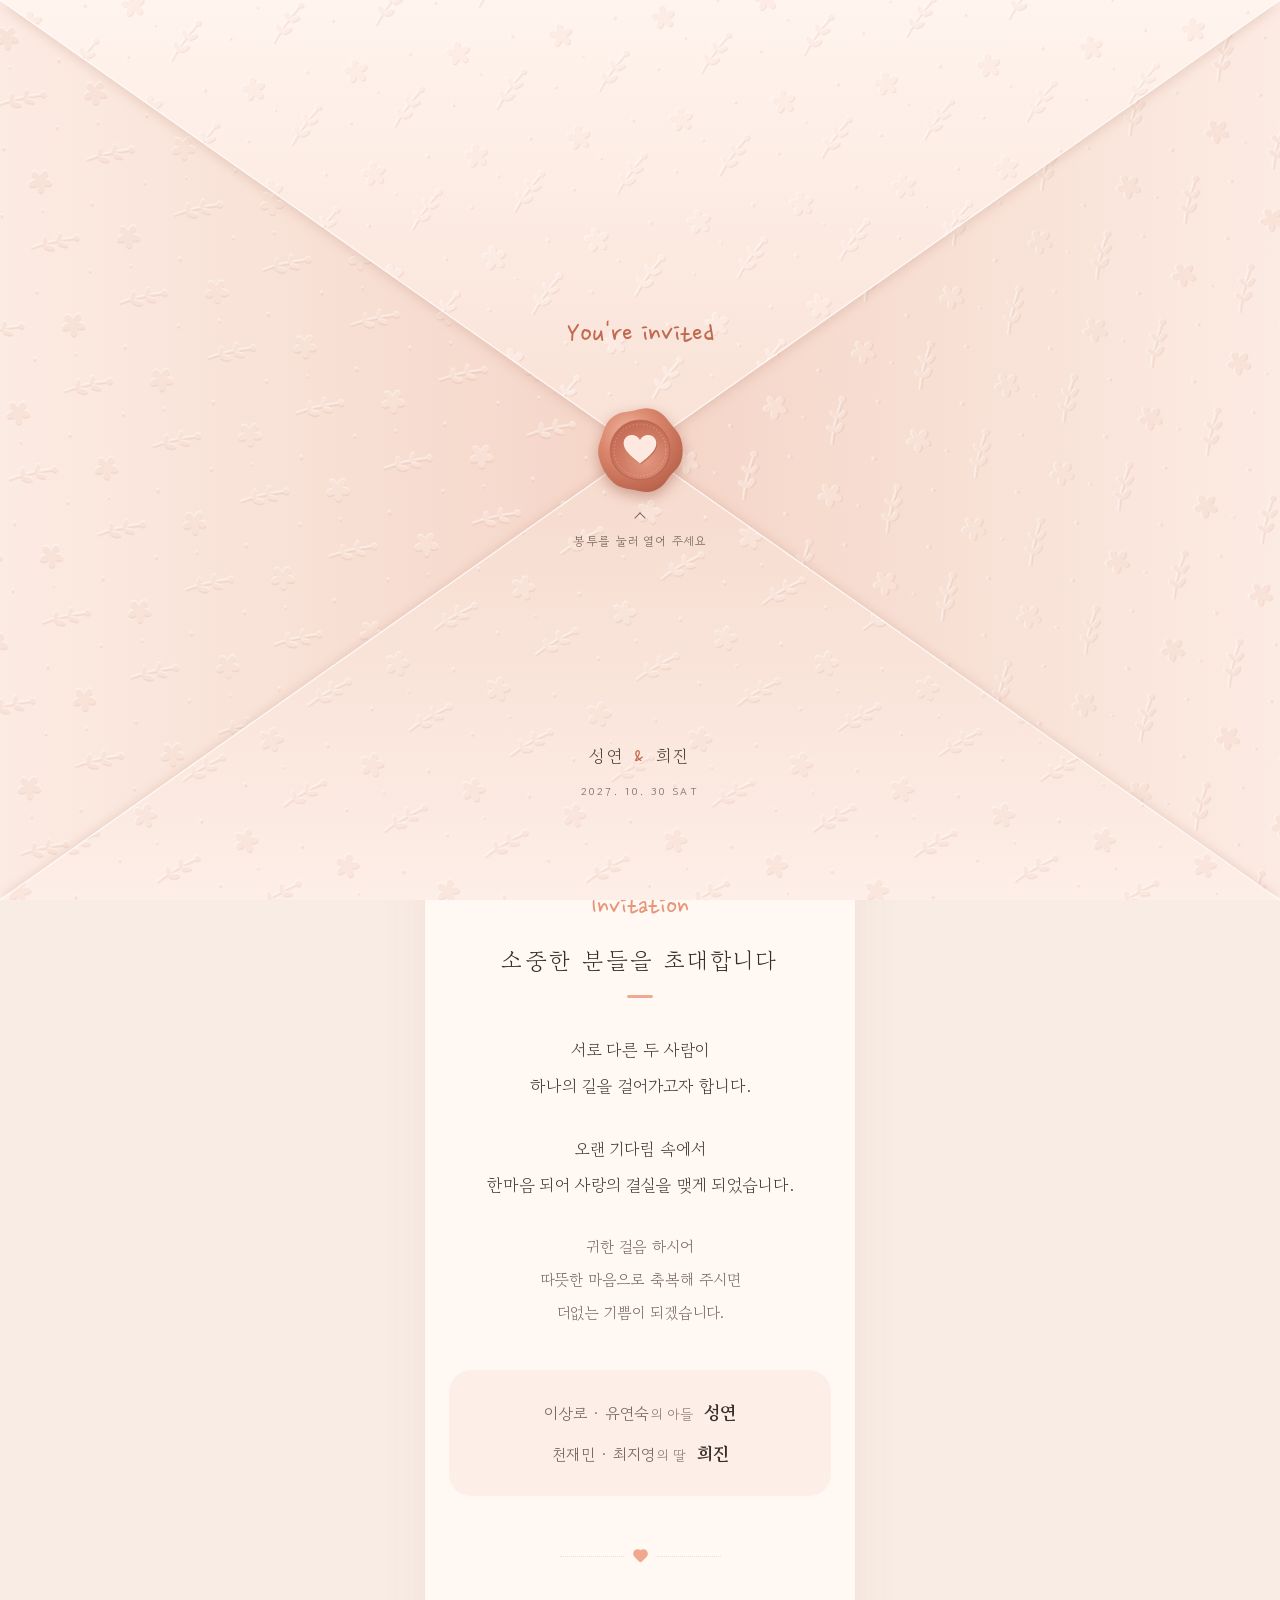
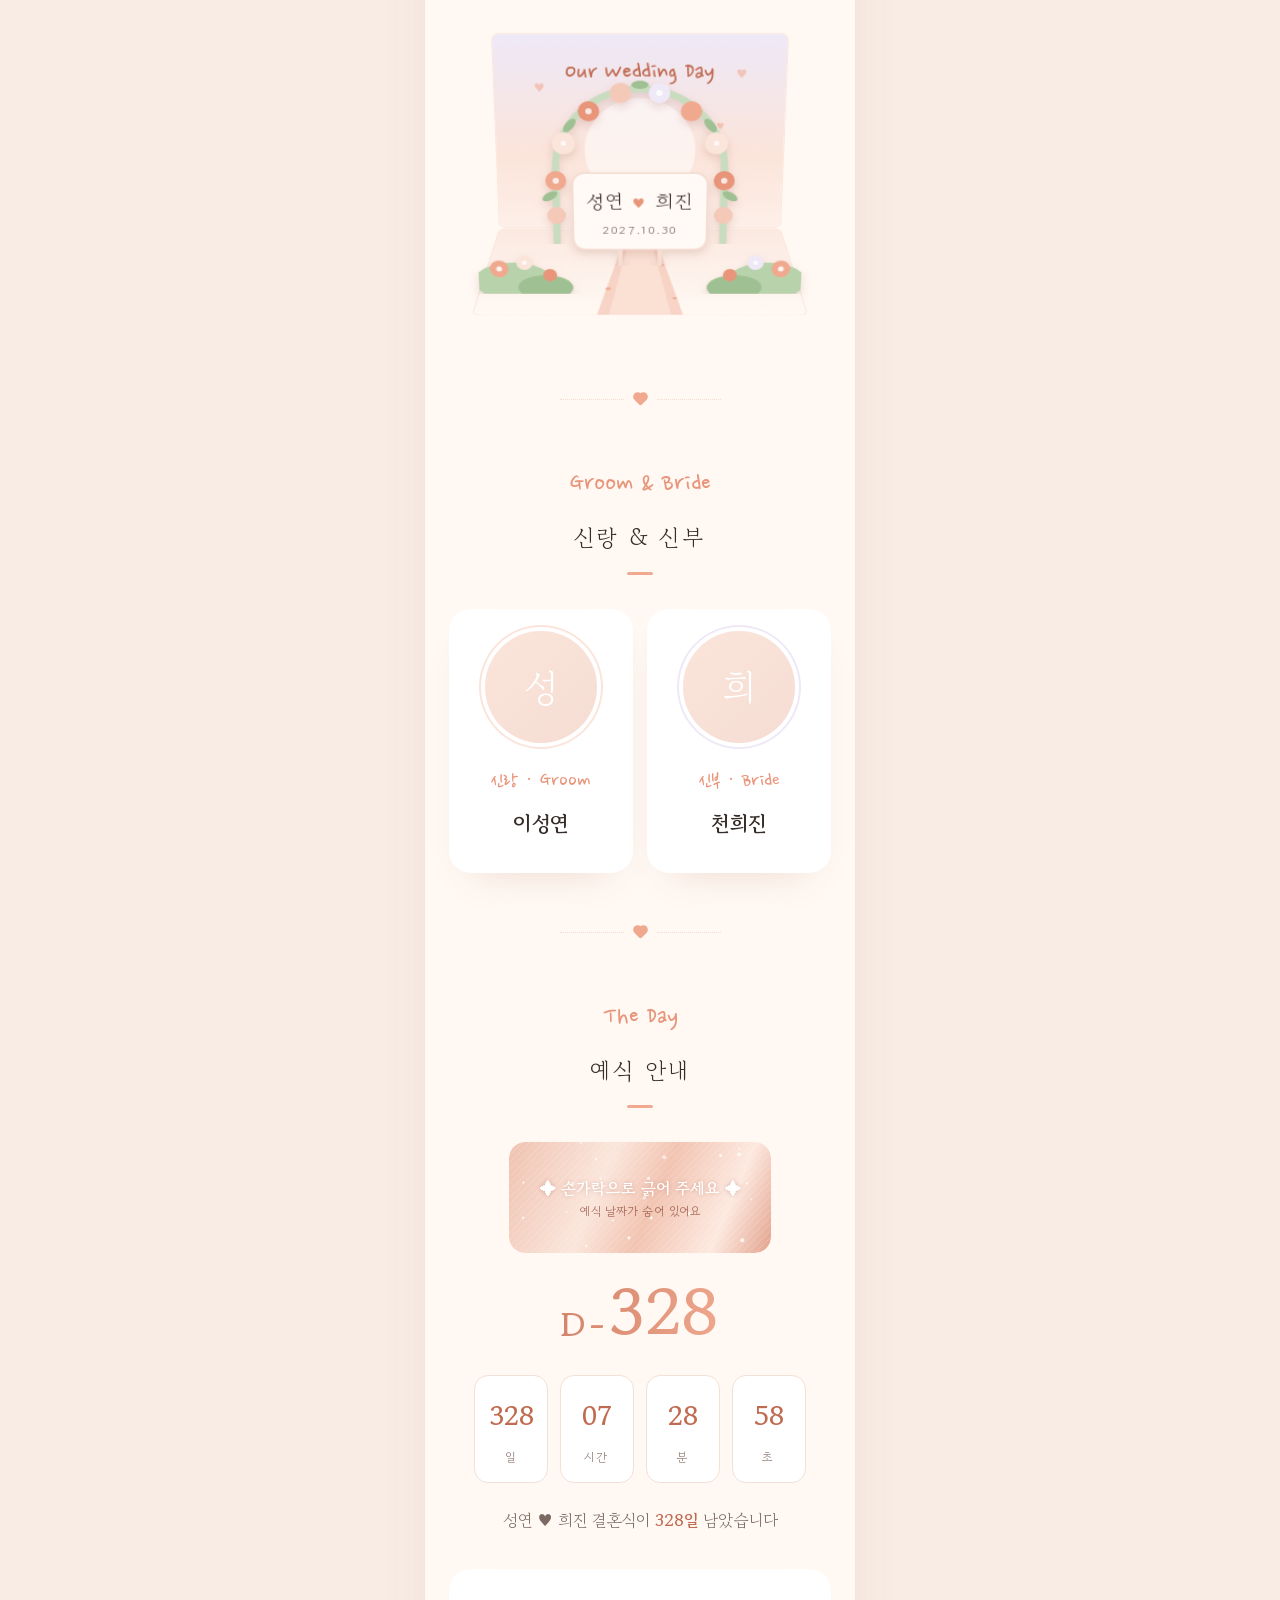
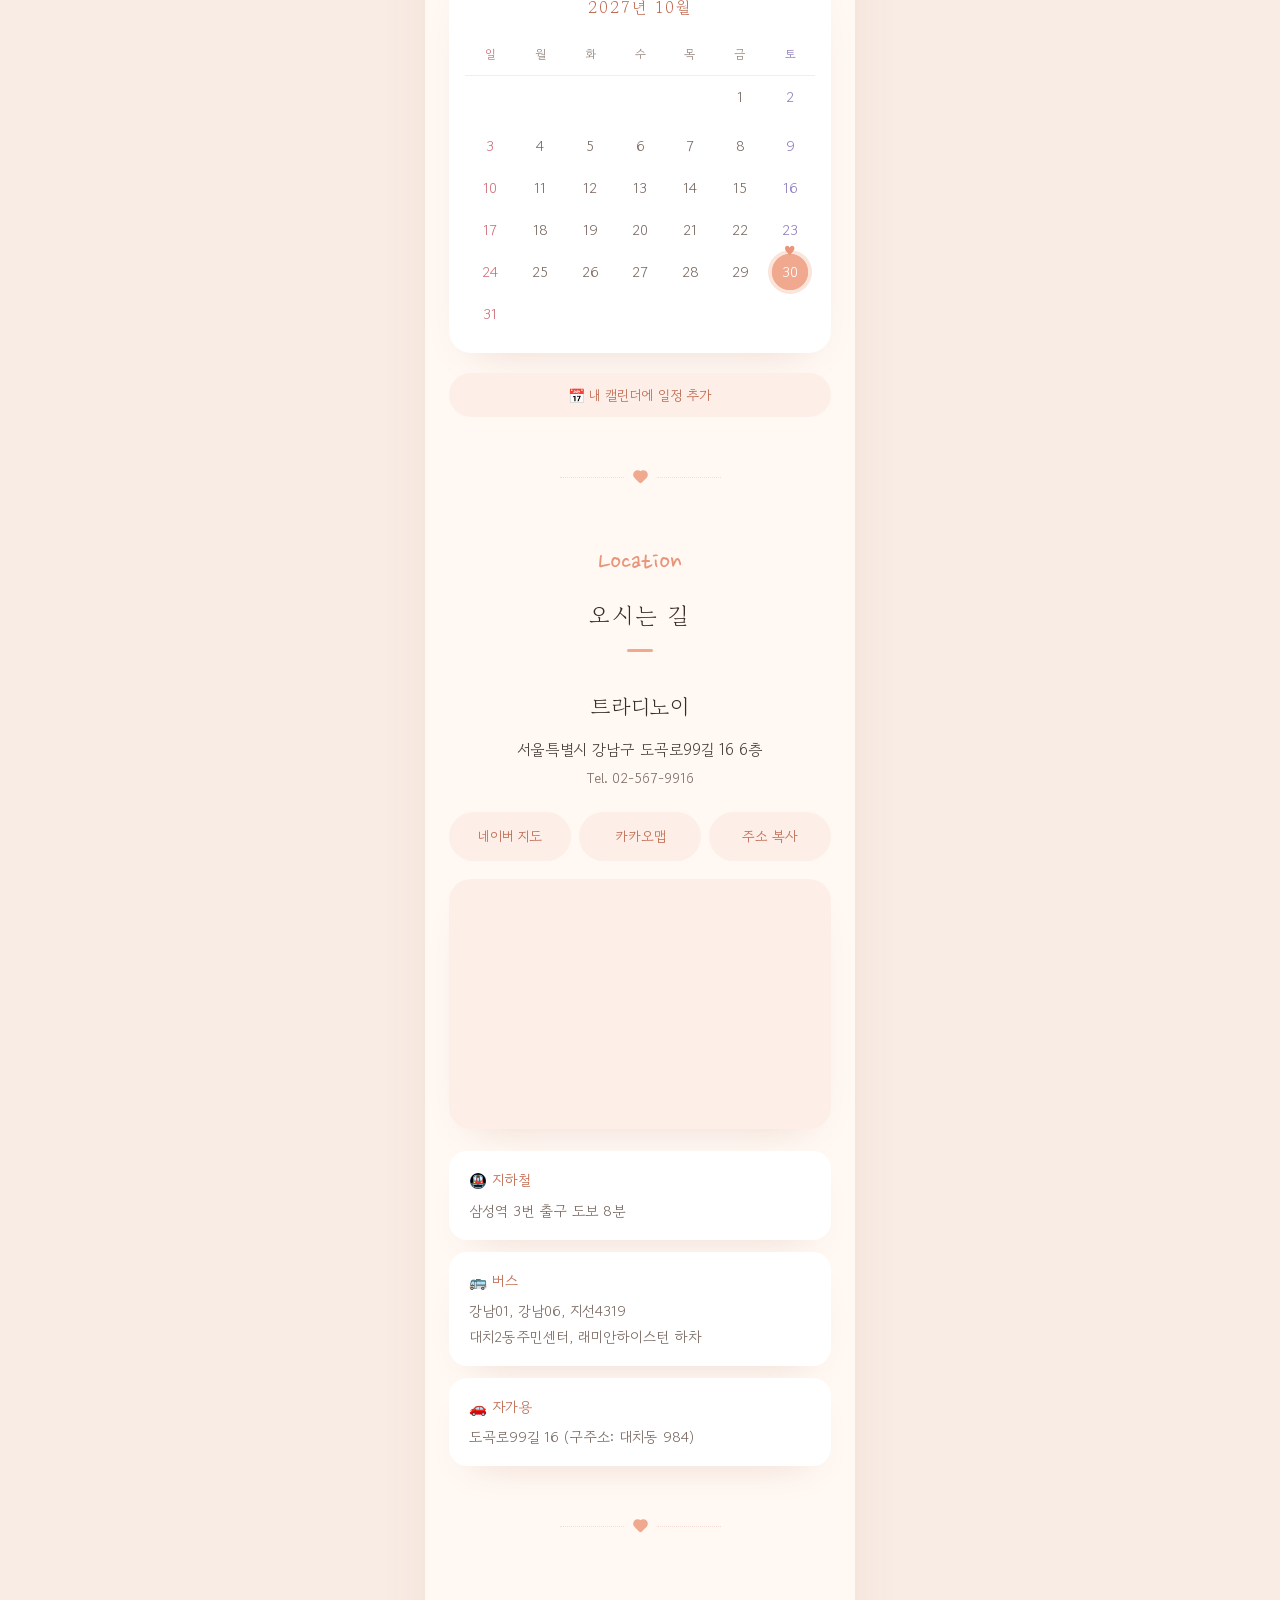
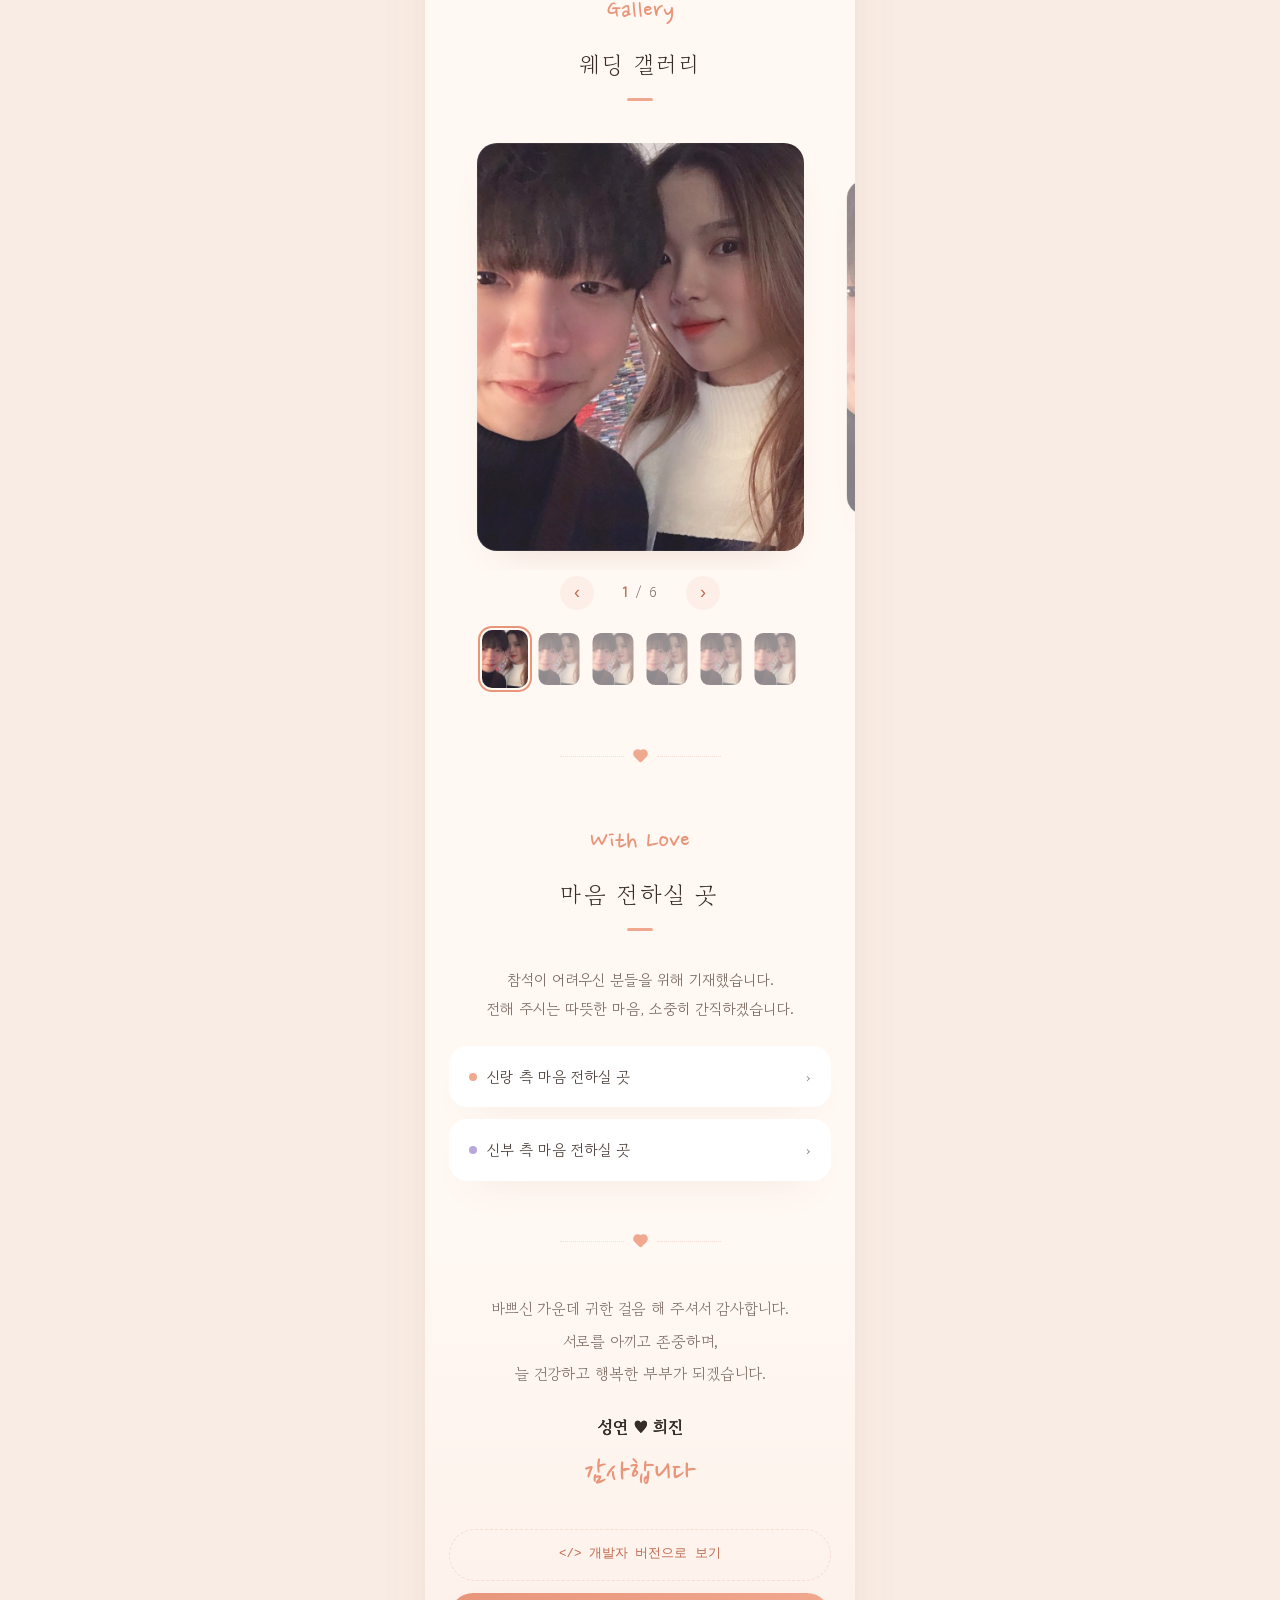
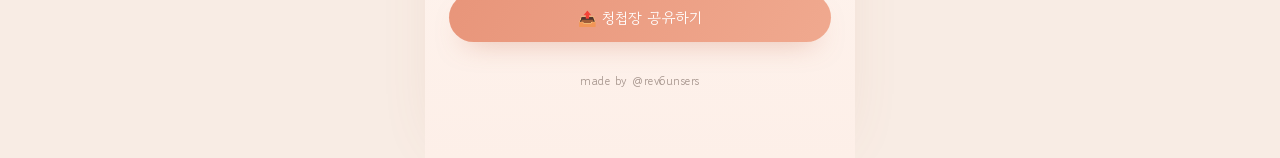
==== commit 639d3095: "팝업카드 안내 문구 빼고 스크롤로만 펼치기" ====
--- a/index.html
+++ b/index.html
@@ -37,7 +37,7 @@
 
   <!-- 크림과 피치 톤의 파스텔 version style.
        동작은 js/main.js가, 날짜와 사진과 profile 같은 내용은 js/config.js가 관리한다. -->
-  <link rel="stylesheet" href="css/main.css?v=a5da6531" />
+  <link rel="stylesheet" href="css/main.css?v=ebd7ecc7" />
 
   <!-- 봉투 오프닝을 볼 차례면, fx.js 가 봉투를 띄우기 전까지 본문을 가린다(본문이 0.5초 먼저 비치는 것 방지).
        fx.js 가 봉투를 붙이자마자 풀고, 혹시 fx.js 가 실패해도 3초 뒤에는 저절로 풀린다. -->
@@ -127,7 +127,6 @@
   <!-- 팝업북 카드. 화면에 들어오면 책이 펼쳐지며 꽃 아치, 이름 팻말, 꽃덤불이 차례로 일어선다.
        모양은 css/main.css 의 '24.', 펼치는 동작은 js/fx.js 의 11. -->
   <section class="popup-sec">
-    <div class="label rv">Pop-up Card</div>
     <div class="popup-wrap rv d1">
       <div class="popup" id="popup" role="img" aria-label="성연과 희진의 팝업 카드">
         <div class="pb-scene">
@@ -195,7 +194,6 @@
         </div>
       </div>
     </div>
-    <p class="popup-hint rv d2">카드를 누르면 다시 펼쳐져요</p>
   </section>
 
   <div class="divider" aria-hidden="true"><i></i></div>
@@ -397,11 +395,11 @@
   <button class="lb-next" id="lbNext" type="button" aria-label="다음 사진">›</button>
 </div>
 
-<script src="js/data.js?v=a5da6531"></script><script src="js/config.js?v=a5da6531"></script>
-<script src="js/private.js?v=a5da6531"></script>
-<script src="js/main.js?v=a5da6531"></script>
+<script src="js/data.js?v=ebd7ecc7"></script><script src="js/config.js?v=ebd7ecc7"></script>
+<script src="js/private.js?v=ebd7ecc7"></script>
+<script src="js/main.js?v=ebd7ecc7"></script>
 <!-- 화려한 연출(오프닝, 꽃잎, 하트, 제목 등장 등). 없어도 청첩장은 그대로 동작한다. -->
-<script src="js/fx.js?v=a5da6531"></script>
+<script src="js/fx.js?v=ebd7ecc7"></script>
 
 <!-- 신랑과 신부 profile render. main version 전용이며 CONFIG.profile을 쓴다. -->
 <script>
--- a/css/main.css
+++ b/css/main.css
@@ -2277,8 +2277,6 @@
   height: 330px;
   perspective: 900px;
   perspective-origin: 50% 0%;
-  cursor: pointer;
-  -webkit-tap-highlight-color: transparent;
 }
 
 .pb-scene {
@@ -2393,13 +2391,6 @@
 .popup:not(.open) .pb-sign { transition-delay: 0.06s; }
 .popup:not(.open) .pb-bush { transition-delay: 0s; }
 .popup:not(.open) .pb-back { transition-duration: 0.6s; transition-delay: 0.2s; }
-
-.popup-hint {
-  margin-top: 4px;
-  text-align: center;
-  font-size: 12.5px;
-  color: var(--faint);
-}
 
 @media (prefers-reduced-motion: reduce) {
   .pb-back, .pb-layer { transition: none !important; }
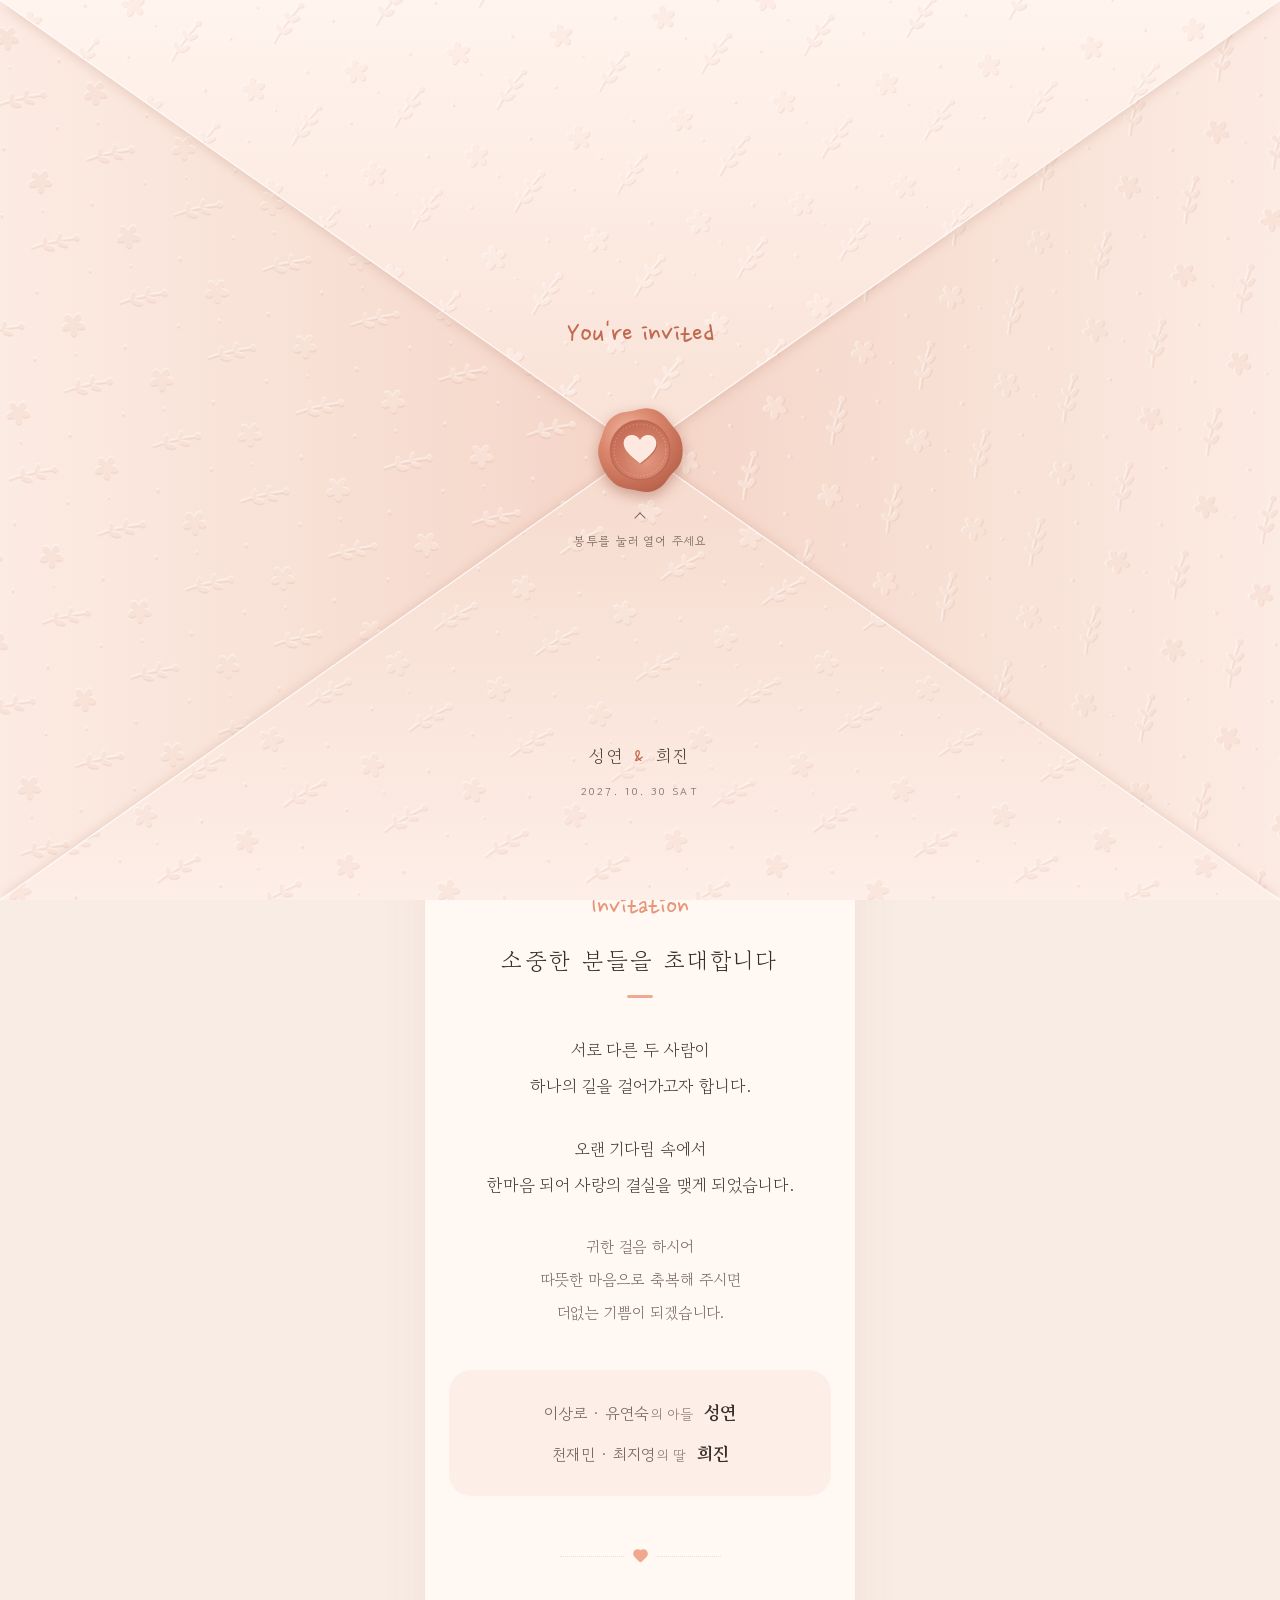
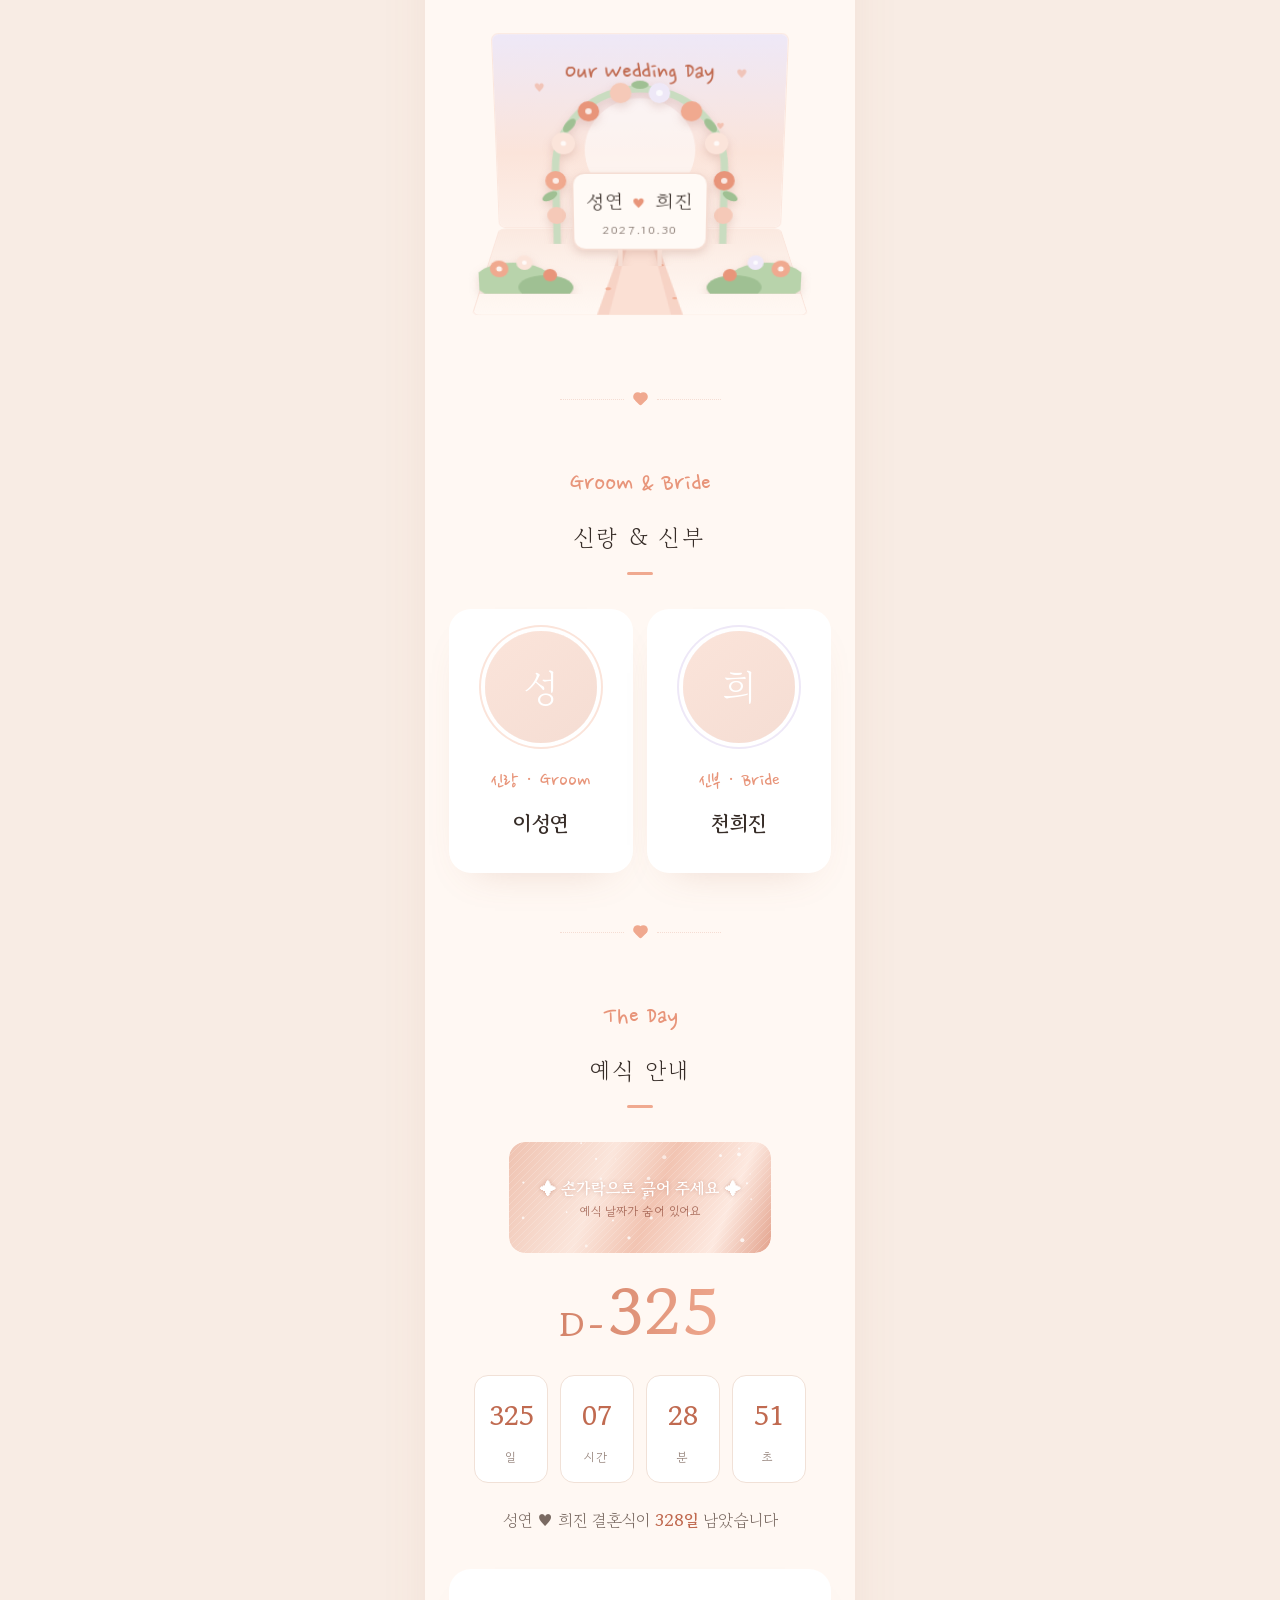
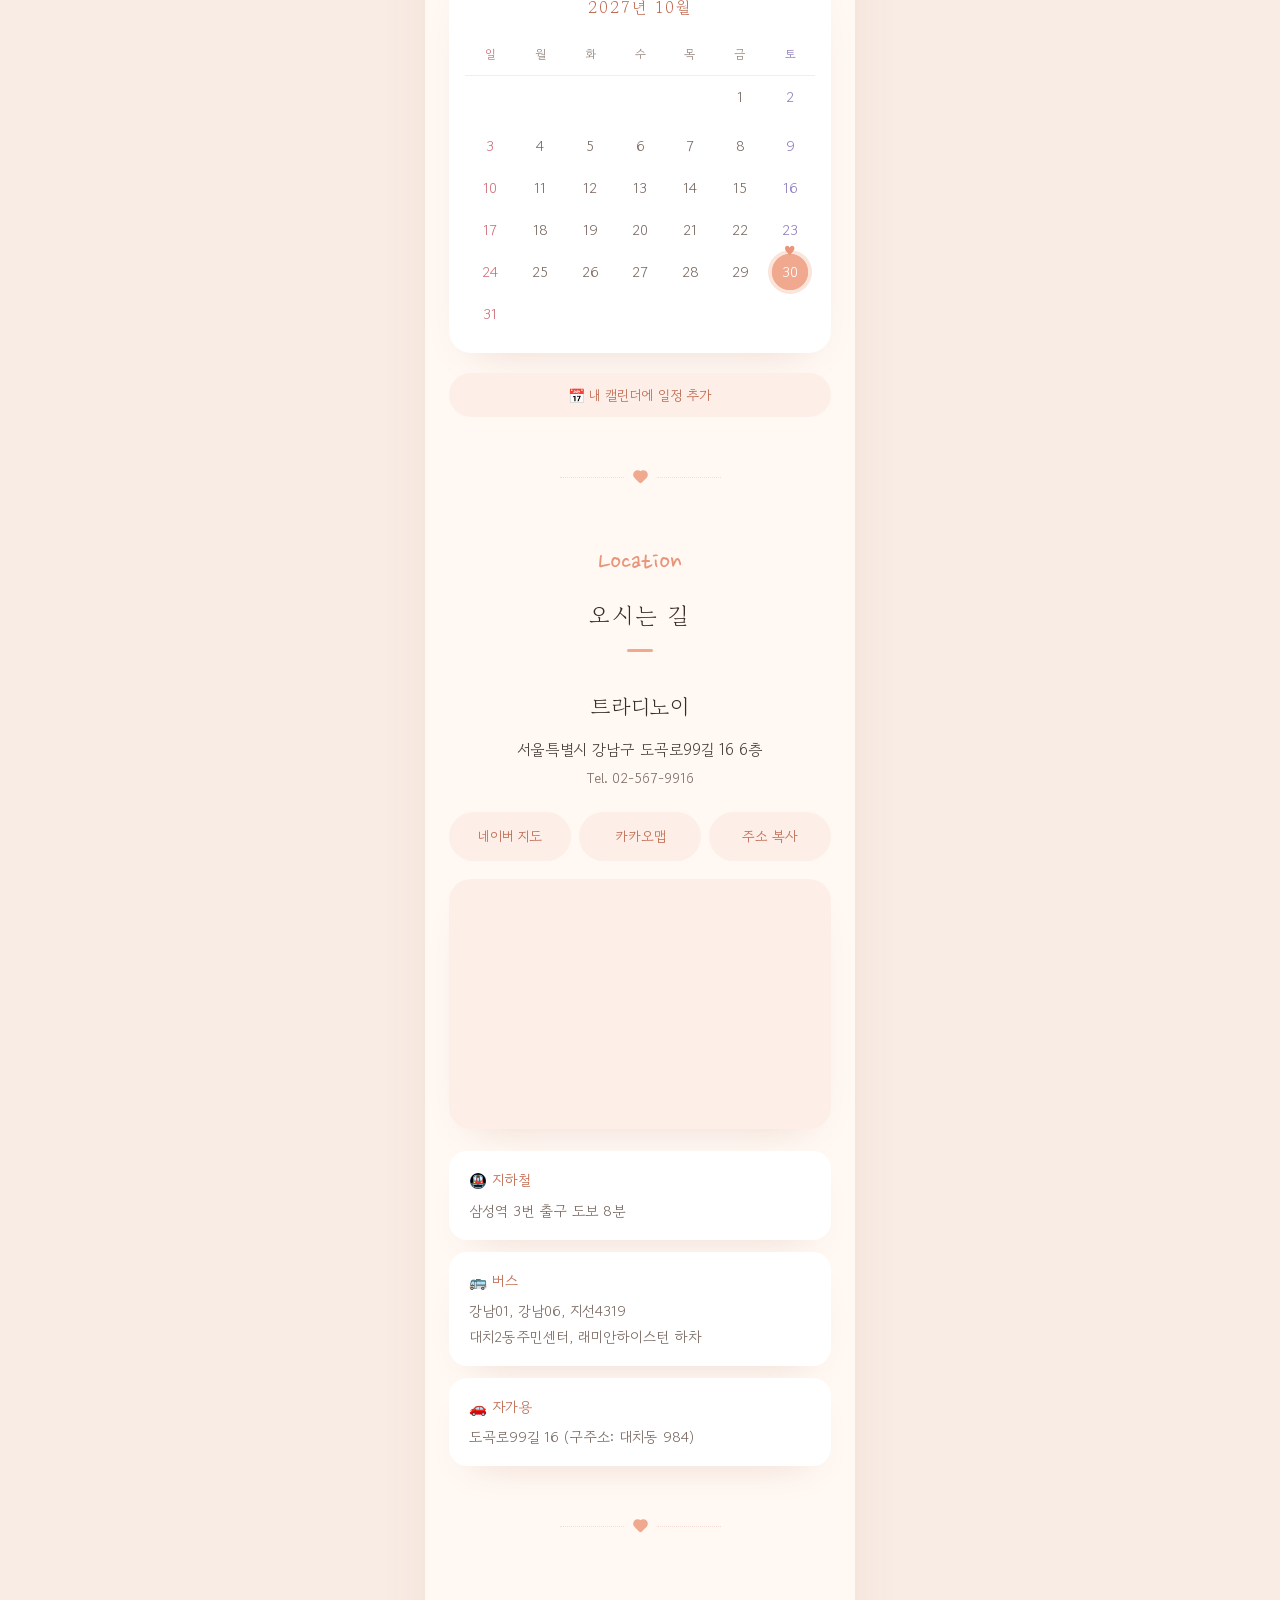
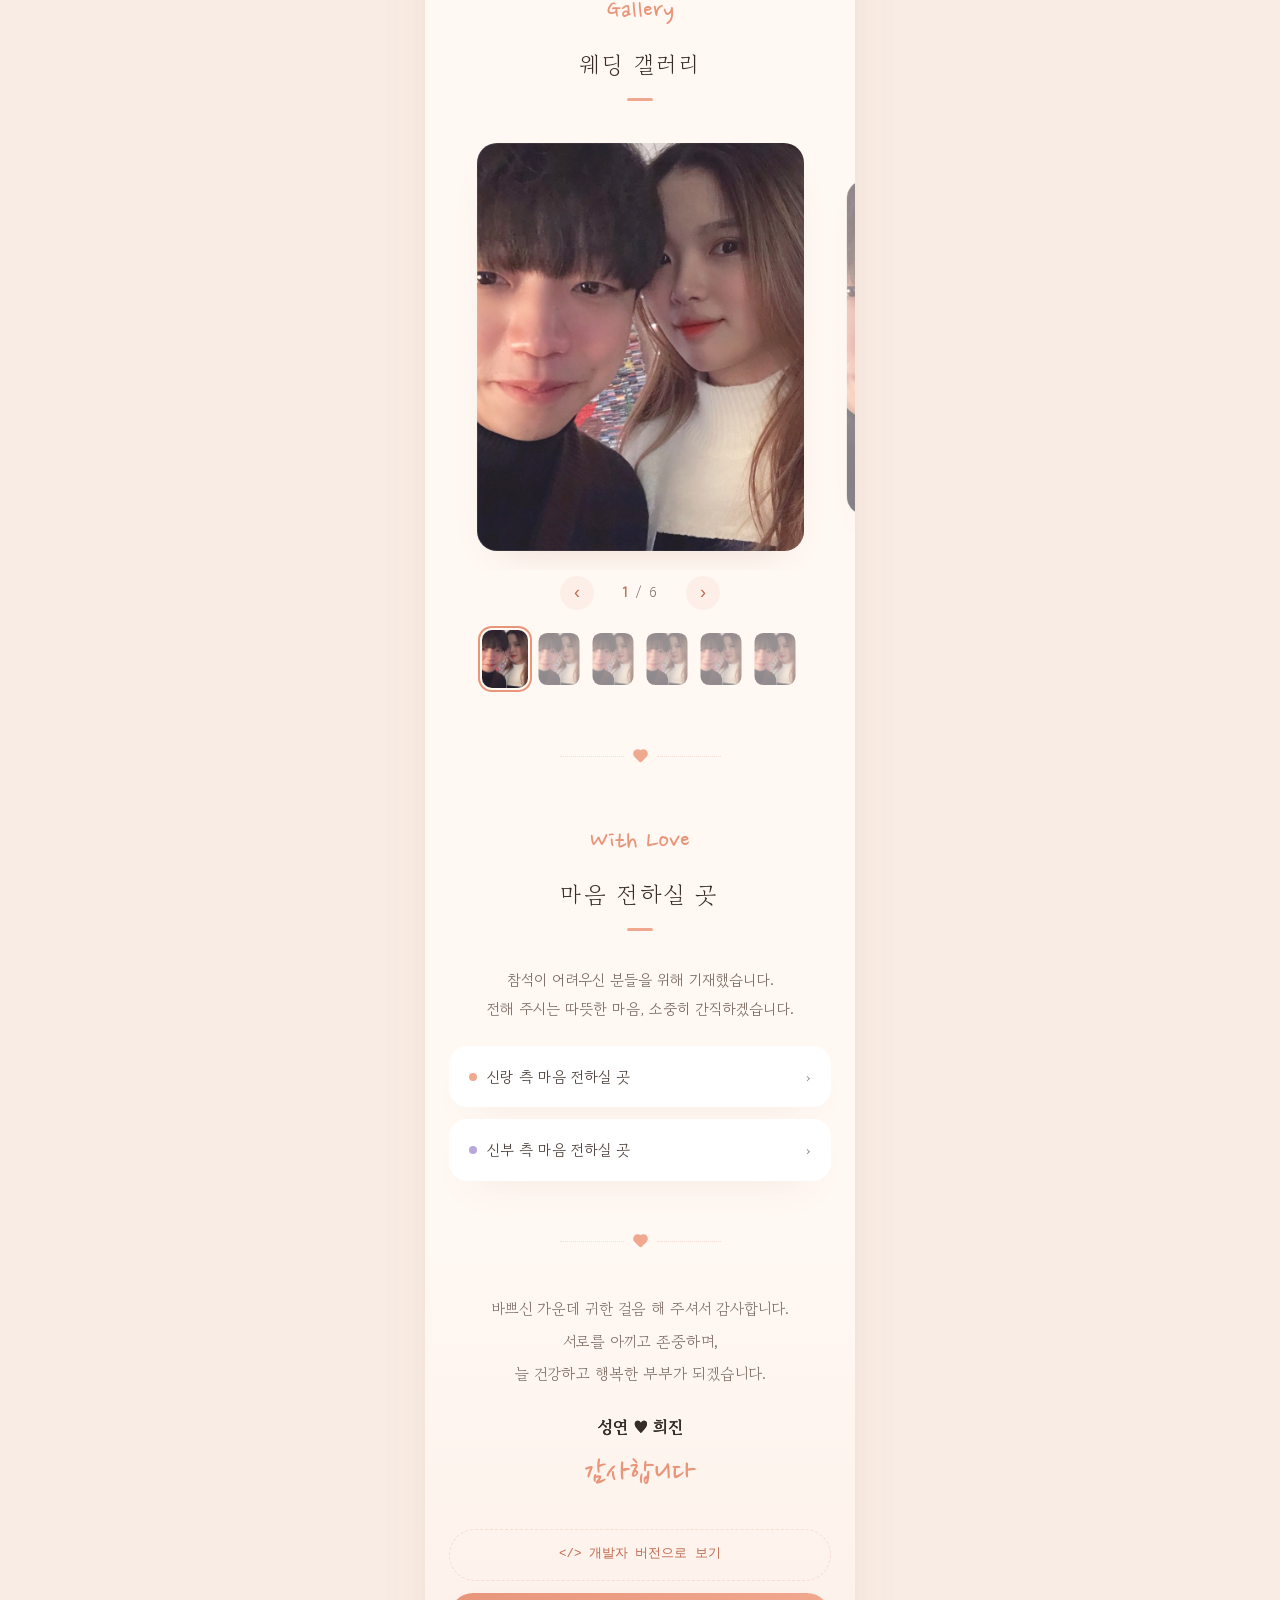
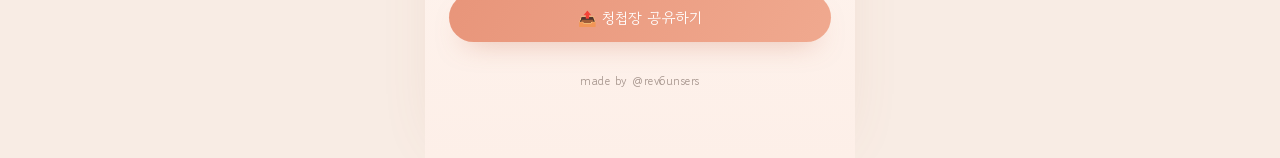
==== commit 7b36265a: "버전 전환 후 뒤로 가기 시 맨 아래에서 시작하던 문제 수정" ====
--- a/index.html
+++ b/index.html
@@ -37,7 +37,7 @@
 
   <!-- 크림과 피치 톤의 파스텔 version style.
        동작은 js/main.js가, 날짜와 사진과 profile 같은 내용은 js/config.js가 관리한다. -->
-  <link rel="stylesheet" href="css/main.css?v=ebd7ecc7" />
+  <link rel="stylesheet" href="css/main.css?v=849d3c8b" />
 
   <!-- 봉투 오프닝을 볼 차례면, fx.js 가 봉투를 띄우기 전까지 본문을 가린다(본문이 0.5초 먼저 비치는 것 방지).
        fx.js 가 봉투를 붙이자마자 풀고, 혹시 fx.js 가 실패해도 3초 뒤에는 저절로 풀린다. -->
@@ -395,11 +395,11 @@
   <button class="lb-next" id="lbNext" type="button" aria-label="다음 사진">›</button>
 </div>
 
-<script src="js/data.js?v=ebd7ecc7"></script><script src="js/config.js?v=ebd7ecc7"></script>
-<script src="js/private.js?v=ebd7ecc7"></script>
-<script src="js/main.js?v=ebd7ecc7"></script>
+<script src="js/data.js?v=849d3c8b"></script><script src="js/config.js?v=849d3c8b"></script>
+<script src="js/private.js?v=849d3c8b"></script>
+<script src="js/main.js?v=849d3c8b"></script>
 <!-- 화려한 연출(오프닝, 꽃잎, 하트, 제목 등장 등). 없어도 청첩장은 그대로 동작한다. -->
-<script src="js/fx.js?v=ebd7ecc7"></script>
+<script src="js/fx.js?v=849d3c8b"></script>
 
 <!-- 신랑과 신부 profile render. main version 전용이며 CONFIG.profile을 쓴다. -->
 <script>
